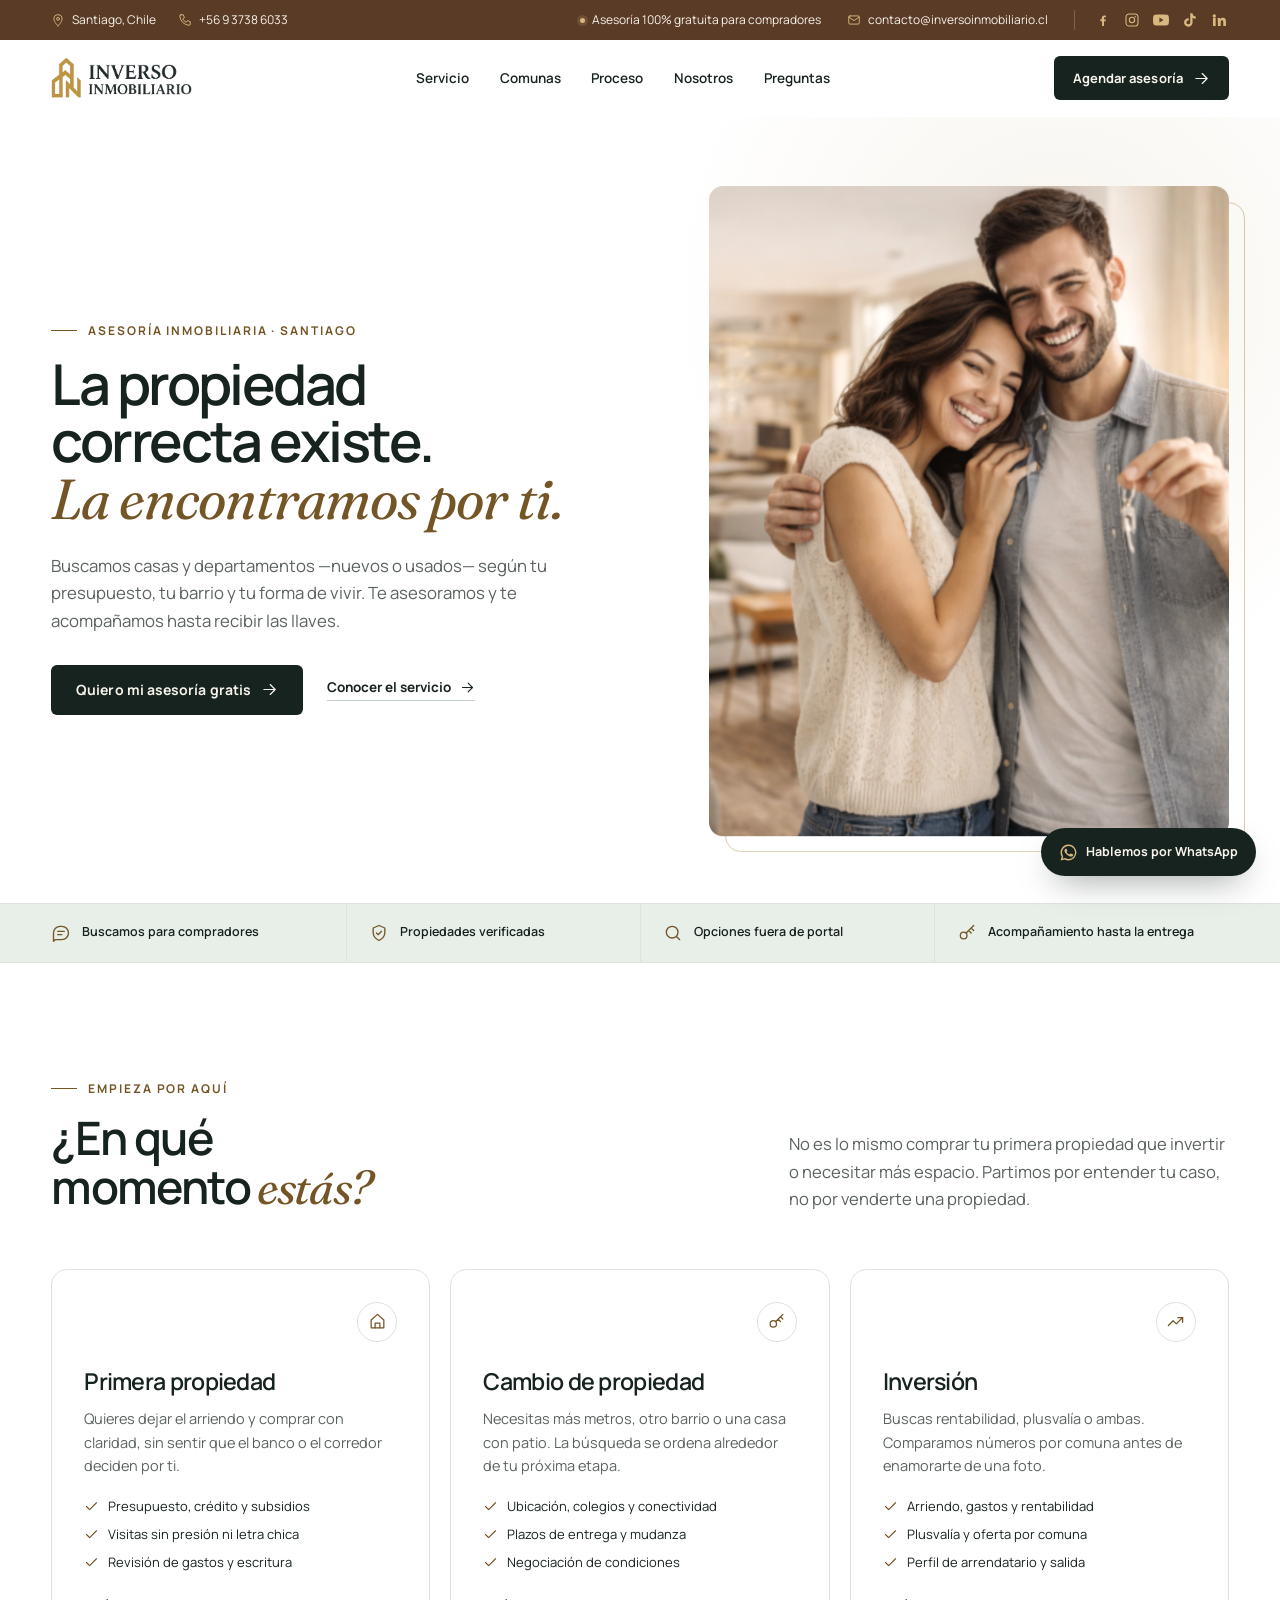
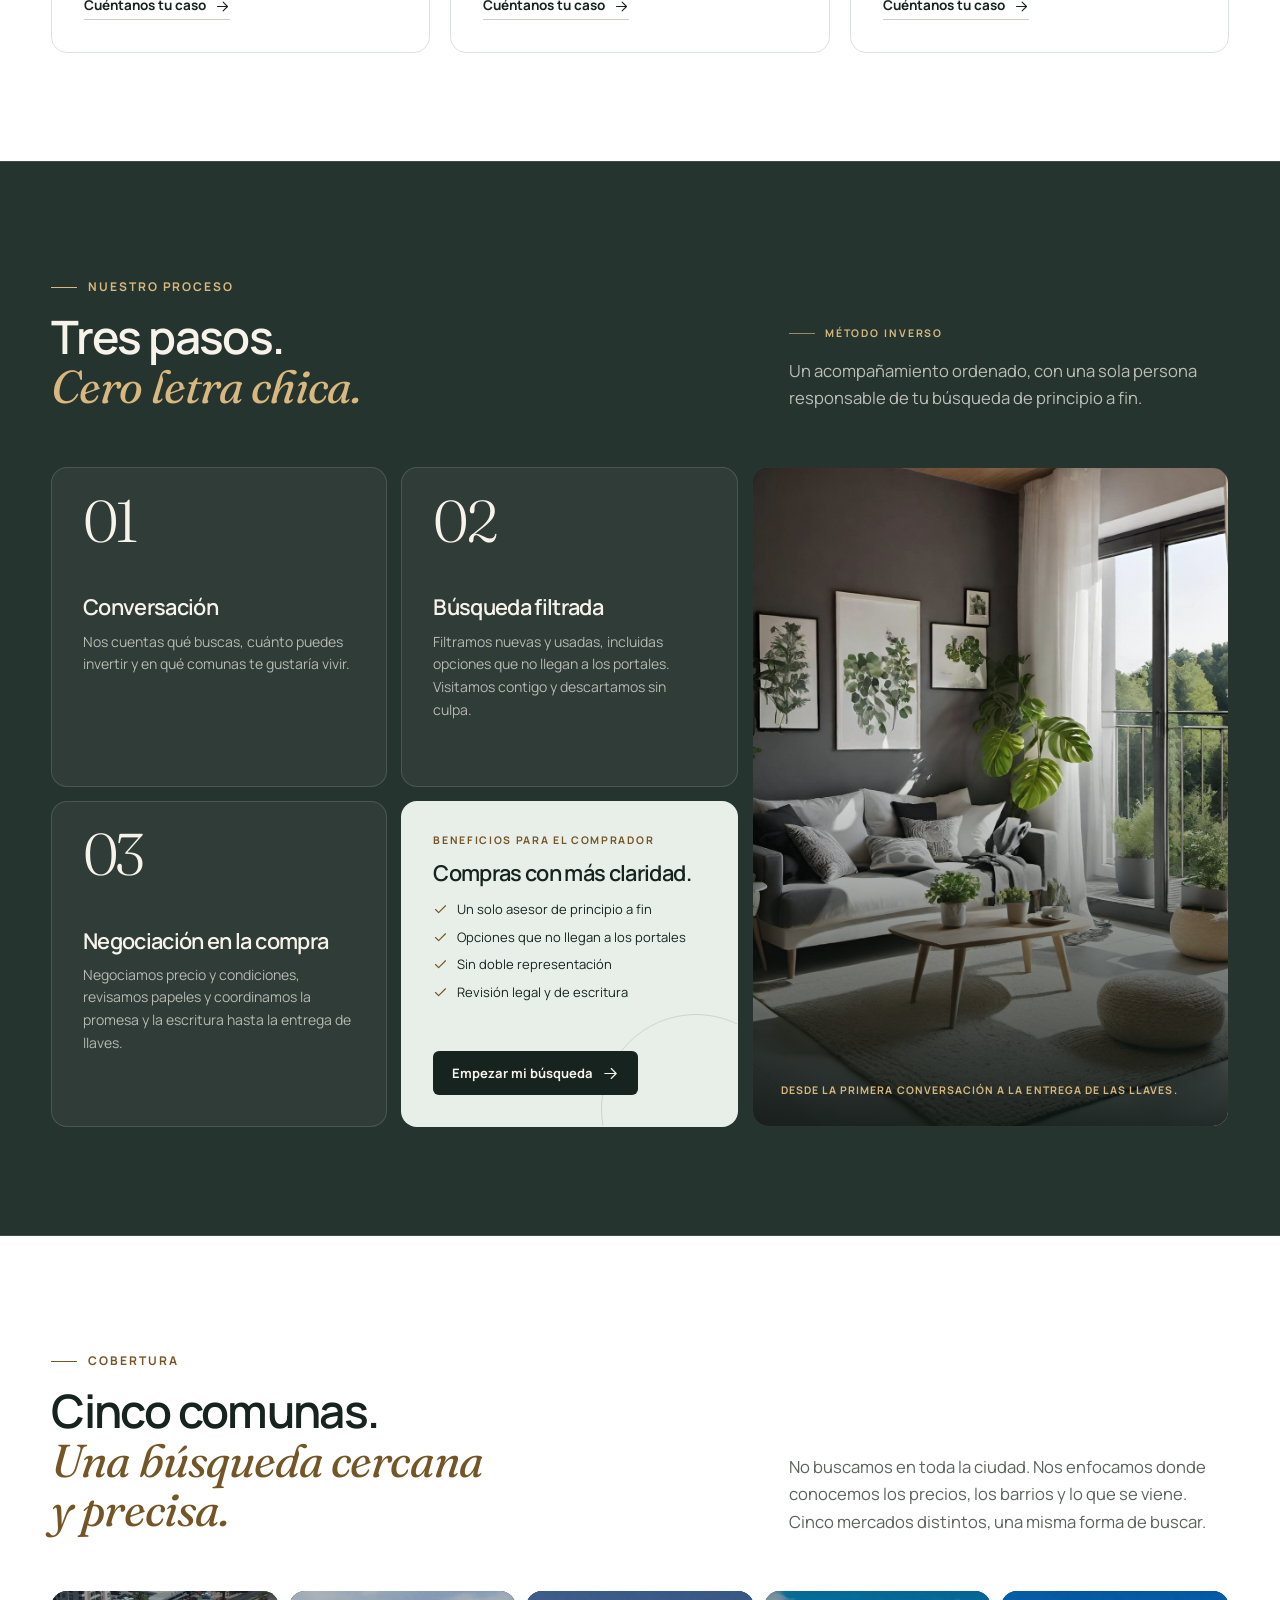
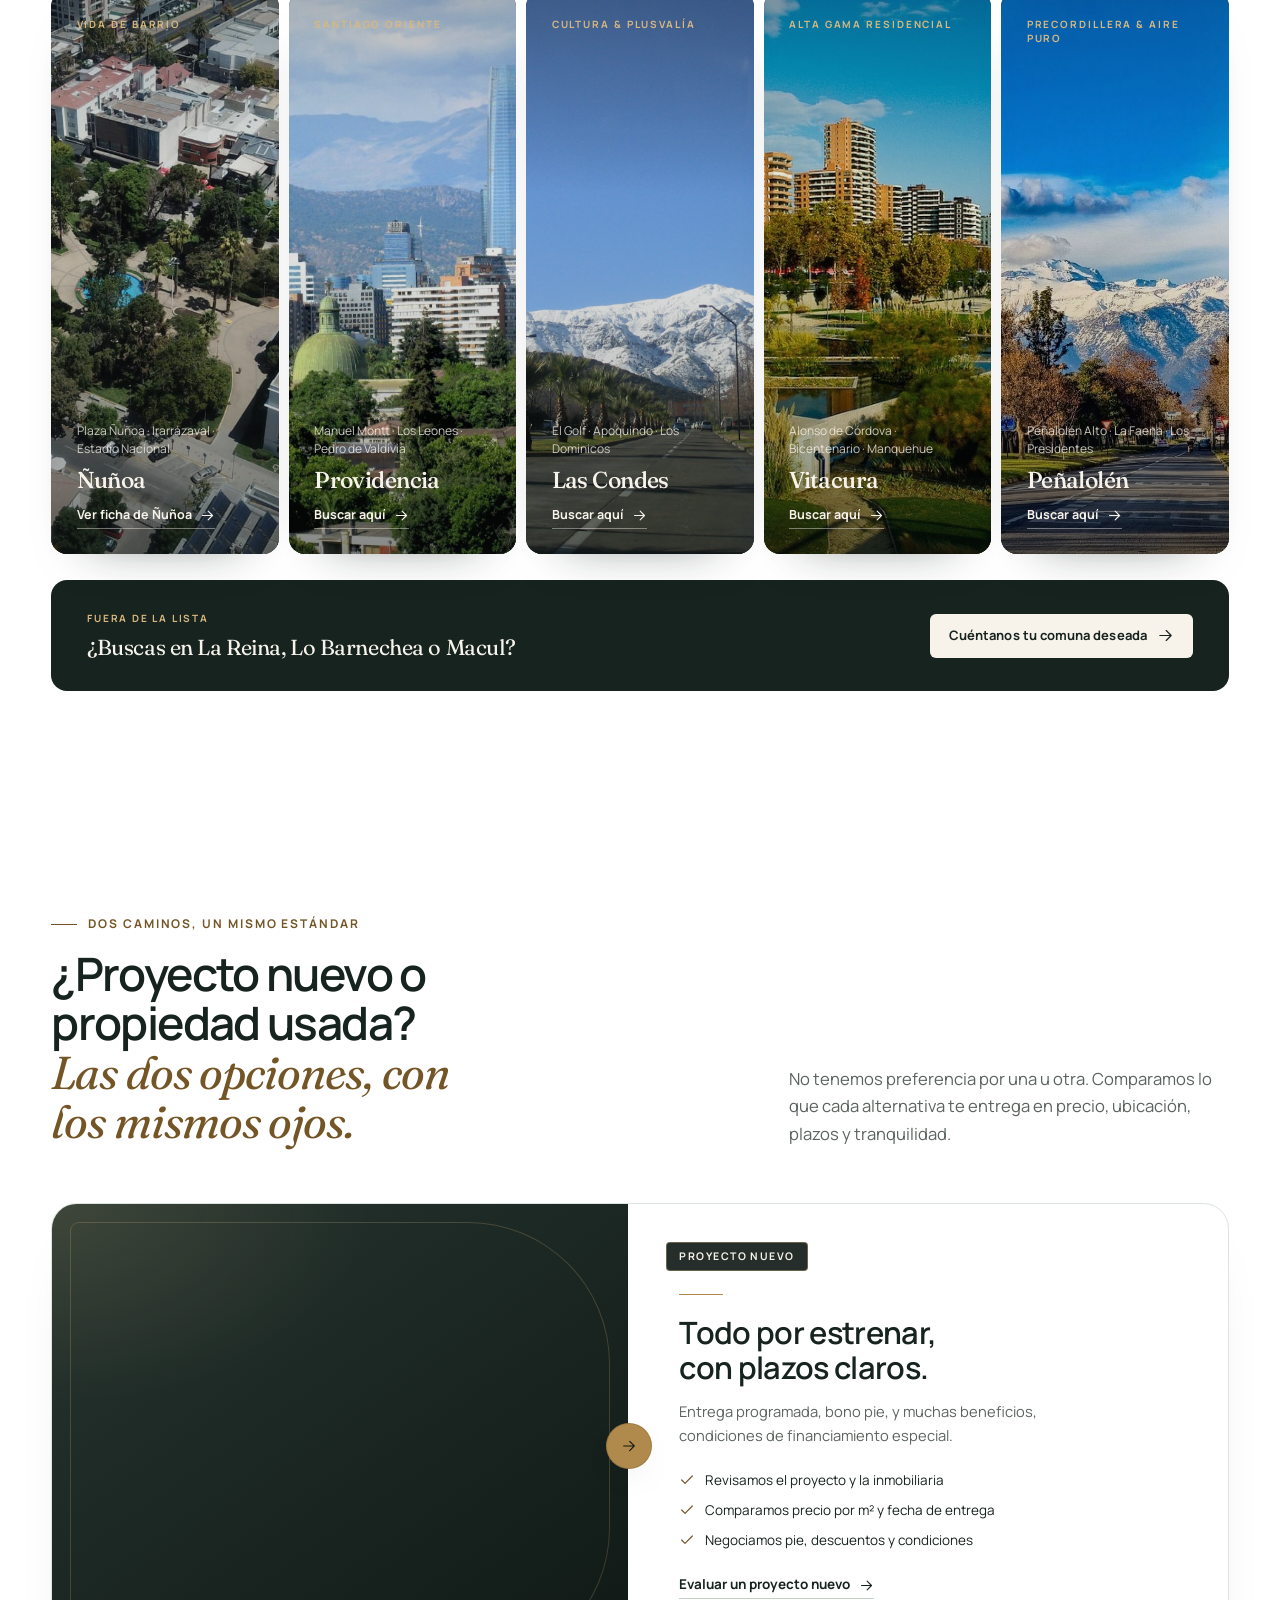
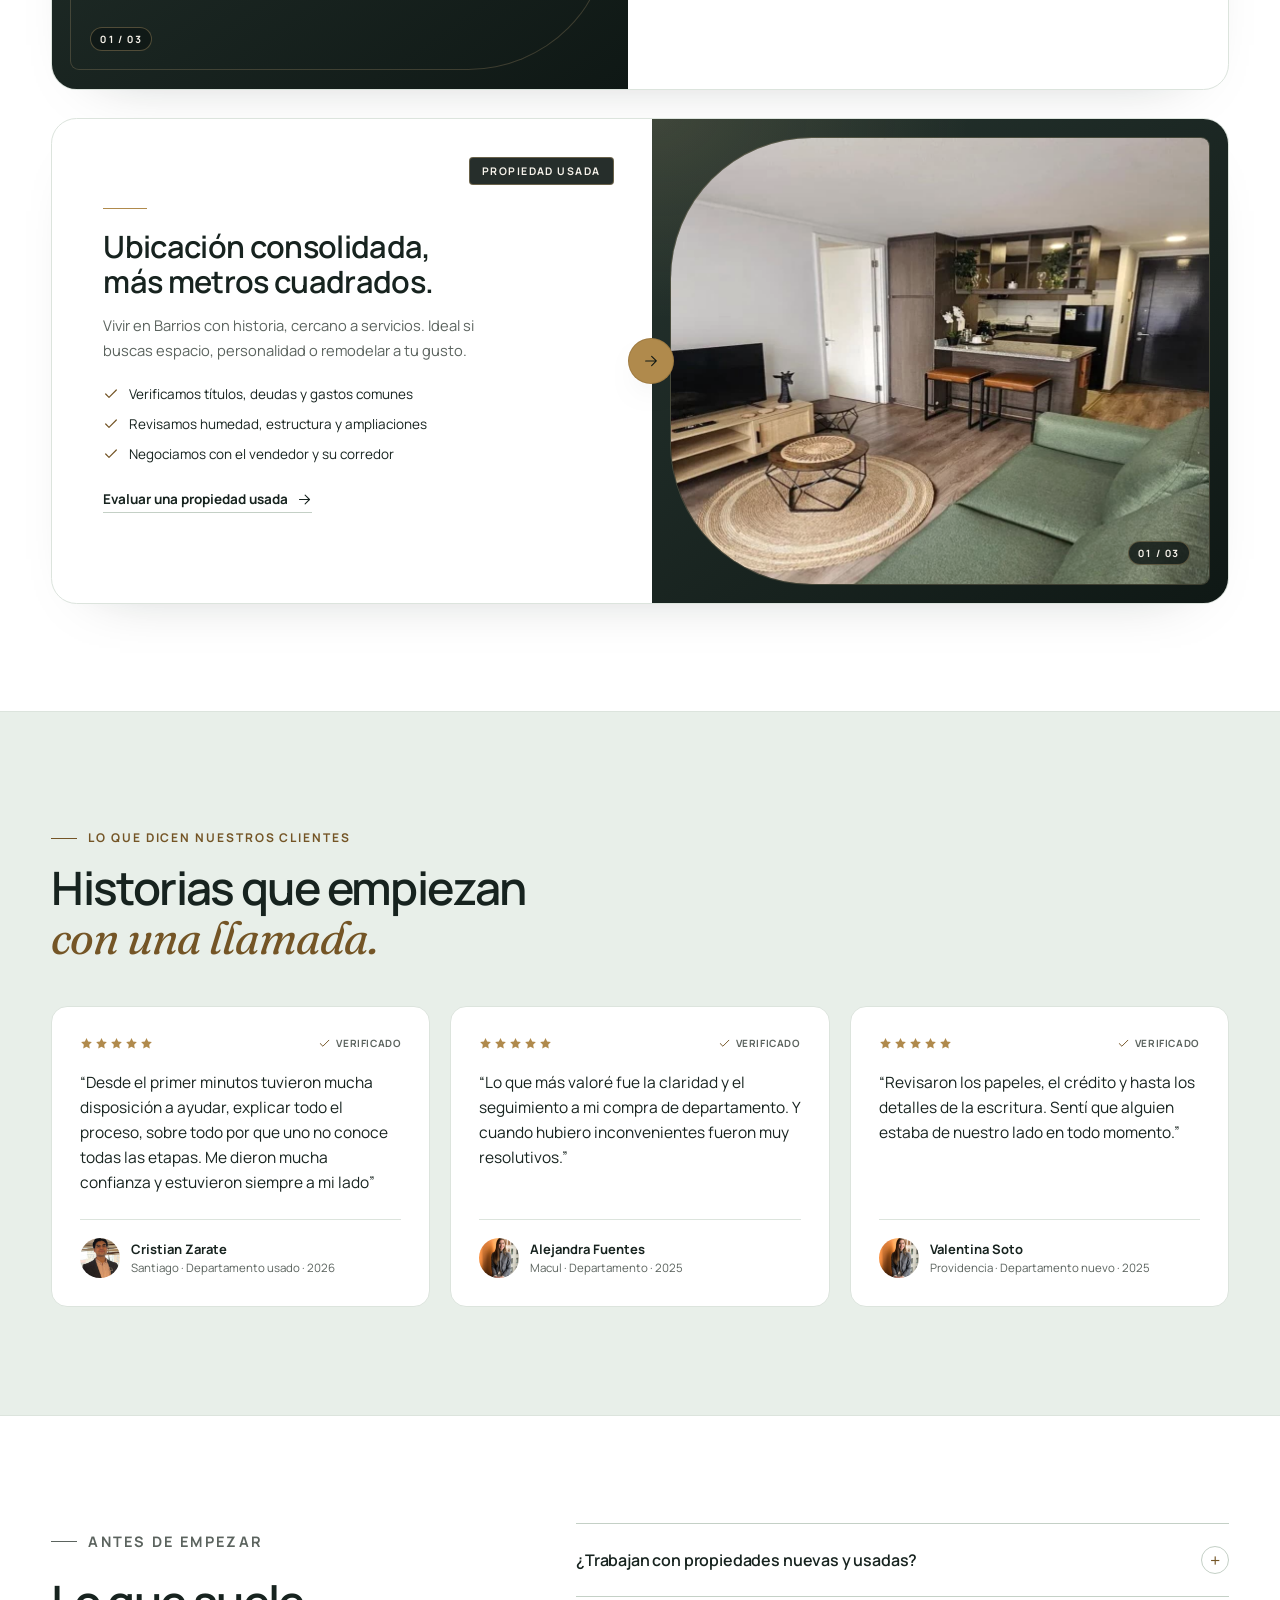
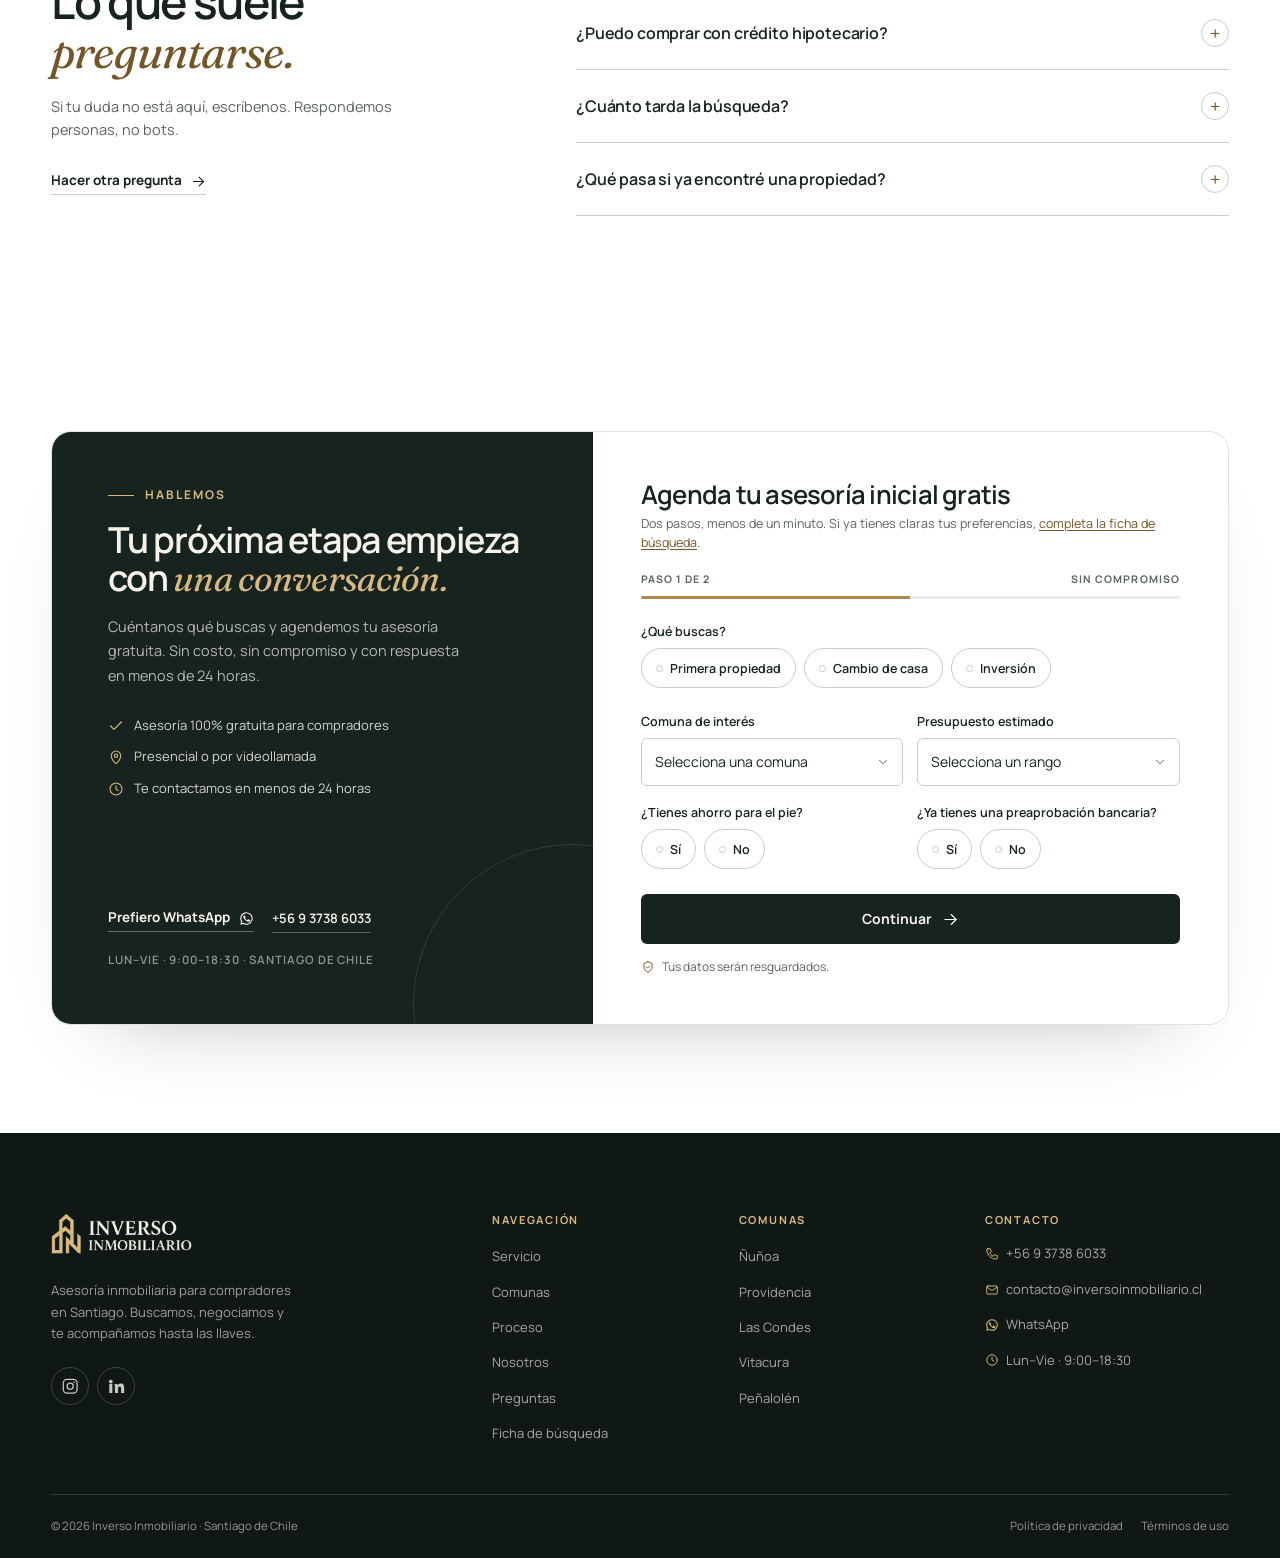
==== index.html @ 3b57535e "Sitio web de Inverso Inmobiliario y ficha de busqueda" ====
<!DOCTYPE html>
<html lang="es-CL">
<head>
<meta charset="UTF-8">
<meta name="viewport" content="width=device-width, initial-scale=1">
<meta name="theme-color" content="#17231F">
<title>Inverso Inmobiliario | Asesoría gratis para comprar en Santiago</title>
<meta name="description" content="Buscamos casas y departamentos nuevos o usados en Ñuñoa, Providencia, Las Condes, Vitacura y Peñalolén. Asesoría sin costo para compradores, desde la primera visita hasta las llaves.">
<link rel="canonical" href="https://inversoinmobiliario.cl/">
<meta property="og:type" content="website">
<meta property="og:locale" content="es_CL">
<meta property="og:site_name" content="Inverso Inmobiliario">
<meta property="og:title" content="La propiedad correcta existe. La encontramos por ti.">
<meta property="og:description" content="Asesoría inmobiliaria inicial sin costo para compradores en Santiago. Búsqueda filtrada, negociación y acompañamiento legal hasta las llaves.">
<meta property="og:image" content="https://inversoinmobiliario.cl/assets/buscamos-tu-propiedad-por-ti.png">
<meta name="twitter:card" content="summary_large_image">
<link rel="icon" href="data:image/svg+xml,%3Csvg xmlns='http://www.w3.org/2000/svg' viewBox='0 0 64 64'%3E%3Crect width='64' height='64' rx='14' fill='%2317231F'/%3E%3Cpath d='M13 50V29l10-12 10 12v21M33 50V35l9-11 9 11v15M10 52h44' fill='none' stroke='%23B08A4C' stroke-width='3'/%3E%3C/svg%3E">
<link rel="preconnect" href="https://fonts.googleapis.com">
<link rel="preconnect" href="https://fonts.gstatic.com" crossorigin>
<link href="https://fonts.googleapis.com/css2?family=Fraunces:ital,opsz,wght@0,9..144,300..600;1,9..144,300..600&family=Manrope:wght@300..800&display=swap" rel="stylesheet">
<link rel="stylesheet" href="styles.css">
<script type="application/ld+json">
{
  "@context": "https://schema.org",
  "@type": "RealEstateAgent",
  "name": "Inverso Inmobiliario",
  "description": "Asesoría inmobiliaria para compradores en Santiago de Chile. Búsqueda curada, negociación y acompañamiento legal para el comprador.",
  "url": "https://inversoinmobiliario.cl",
  "telephone": "+56937386033",
  "email": "contacto@inversoinmobiliario.cl",
  "priceRange": "Asesoría para compradores",
  "areaServed": ["Ñuñoa", "Providencia", "Las Condes", "Vitacura", "Peñalolén", "Macul"],
  "address": {
    "@type": "PostalAddress",
    "addressLocality": "Santiago",
    "addressRegion": "Región Metropolitana",
    "addressCountry": "CL"
  },
  "sameAs": [
    "https://www.instagram.com/inversoinmobiliario",
    "https://www.linkedin.com/company/inverso-inmobiliario"
  ]
}
</script>
</head>
<body>
<div data-include="partials/header.html"></div>

<main id="contenido">
<!-- HERO -->
<section class="hero" id="inicio" aria-labelledby="hero-title">
  <div class="container hero__grid">
    <div class="hero__copy">
      <p class="eyebrow">Asesoría inmobiliaria · Santiago</p>
      <h1 id="hero-title">La propiedad correcta existe.<br><em>La encontramos por ti.</em></h1>
      <p class="hero__lead">Buscamos casas y departamentos —nuevos o usados— según tu presupuesto, tu barrio y tu forma de vivir. Te asesoramos y te acompañamos hasta recibir las llaves.</p>
      <div class="hero__actions">
        <a class="btn btn--primary" href="#contacto">Quiero mi asesoría gratis <svg class="icon" aria-hidden="true"><use href="#i-arrow"/></svg></a>
        <a class="link-arrow" href="#servicio">Conocer el servicio <svg class="icon" aria-hidden="true"><use href="#i-arrow"/></svg></a>
      </div>
    </div>

    <figure class="hero__media" data-parallax="0.045">
      <div class="hero__media-frame">
        <img src="assets/buscamos-tu-propiedad-por-ti.png" alt="Living luminoso de un departamento en Santiago, con cocina abierta y salida a terraza" width="1100" height="1375" fetchpriority="high" decoding="async">
      </div>
    </figure>
  </div>
</section>

<div class="trust" aria-label="Cómo trabaja Inverso">
  <div class="container trust__grid">
    <div class="trust__item"><svg class="icon" aria-hidden="true"><use href="#i-chat"/></svg><span>Buscamos para compradores</span></div>
    <div class="trust__item"><svg class="icon" aria-hidden="true"><use href="#i-shield"/></svg><span>Propiedades verificadas</span></div>
    <div class="trust__item"><svg class="icon" aria-hidden="true"><use href="#i-search"/></svg><span>Opciones fuera de portal</span></div>
    <div class="trust__item"><svg class="icon" aria-hidden="true"><use href="#i-key"/></svg><span>Acompañamiento hasta la entrega</span></div>
  </div>
</div>

<!-- MANIFIESTO 
<section class="section manifesto" id="servicio" aria-labelledby="servicio-title">
  <div class="container manifesto__inner" data-reveal>
    <p class="eyebrow eyebrow--center">El encargo</p>
    <h2 id="servicio-title">No te mostramos propiedades al azar.<br><em>Buscamos exclusivamente la tuya.</em></h2>
    <p>Sabemos que una casa no se elige por una foto. Se elige por la luz de la mañana, el tiempo al trabajo, el colegio de los niños y la tranquilidad de saber que los papeles están en orden. Por eso partimos escuchándote, no mostrándote un catálogo.</p>
    <p class="manifesto__sign">— Equipo Inverso Inmobiliario</p>
  </div>
</section>
-->
<!-- CAMINOS -->
<section class="section paths" aria-labelledby="paths-title">
  <div class="container">
    <div class="section-head">
      <div>
        <p class="eyebrow">Empieza por aquí</p>
        <h2 id="paths-title">¿En qué momento <em>estás?</em></h2>
      </div>
      <p class="lead">No es lo mismo comprar tu primera propiedad que invertir o necesitar más espacio. Partimos por entender tu caso, no por venderte una propiedad.</p>
    </div>

    <div class="paths__grid">
      <article class="path-card" data-reveal>
        <div class="path-card__top">
          <span class="path-card__num"></span>
          <span class="path-card__icon"><svg class="icon" aria-hidden="true"><use href="#i-home"/></svg></span>
        </div>
        <h3>Primera propiedad</h3>
        <p>Quieres dejar el arriendo y comprar con claridad, sin sentir que el banco o el corredor deciden por ti.</p>
        <ul class="mini-checks">
          <li><svg class="icon" aria-hidden="true"><use href="#i-check"/></svg>Presupuesto, crédito y subsidios</li>
          <li><svg class="icon" aria-hidden="true"><use href="#i-check"/></svg>Visitas sin presión ni letra chica</li>
          <li><svg class="icon" aria-hidden="true"><use href="#i-check"/></svg>Revisión de gastos y escritura</li>
        </ul>
        <a class="link-arrow" href="#contacto">Cuéntanos tu caso <svg class="icon" aria-hidden="true"><use href="#i-arrow"/></svg></a>
      </article>

      <article class="path-card" data-reveal>
        <div class="path-card__top">
          <span class="path-card__num"></span>
          <span class="path-card__icon"><svg class="icon" aria-hidden="true"><use href="#i-key"/></svg></span>
        </div>
        <h3>Cambio de propiedad</h3>
        <p>Necesitas más metros, otro barrio o una casa con patio. La búsqueda se ordena alrededor de tu próxima etapa.</p>
        <ul class="mini-checks">
          <li><svg class="icon" aria-hidden="true"><use href="#i-check"/></svg>Ubicación, colegios y conectividad</li>
          <li><svg class="icon" aria-hidden="true"><use href="#i-check"/></svg>Plazos de entrega y mudanza</li>
          <li><svg class="icon" aria-hidden="true"><use href="#i-check"/></svg>Negociación de condiciones</li>
        </ul>
        <a class="link-arrow" href="#contacto">Cuéntanos tu caso <svg class="icon" aria-hidden="true"><use href="#i-arrow"/></svg></a>
      </article>

      <article class="path-card" data-reveal>
        <div class="path-card__top">
          <span class="path-card__num"></span>
          <span class="path-card__icon"><svg class="icon" aria-hidden="true"><use href="#i-trend"/></svg></span>
        </div>
        <h3>Inversión</h3>
        <p>Buscas rentabilidad, plusvalía o ambas. Comparamos números por comuna antes de enamorarte de una foto.</p>
        <ul class="mini-checks">
          <li><svg class="icon" aria-hidden="true"><use href="#i-check"/></svg>Arriendo, gastos y rentabilidad</li>
          <li><svg class="icon" aria-hidden="true"><use href="#i-check"/></svg>Plusvalía y oferta por comuna</li>
          <li><svg class="icon" aria-hidden="true"><use href="#i-check"/></svg>Perfil de arrendatario y salida</li>
        </ul>
        <a class="link-arrow" href="#contacto">Cuéntanos tu caso <svg class="icon" aria-hidden="true"><use href="#i-arrow"/></svg></a>
      </article>
    </div>
  </div>
</section>

<!-- PROCESO -->
<section class="section process" id="proceso" aria-labelledby="proceso-title">
  <div class="container">
    <div class="section-head process__head">
      <div>
        <p class="eyebrow eyebrow--light">Nuestro proceso</p>
        <h2 id="proceso-title">Tres pasos.<br><em>Cero letra chica.</em></h2>
      </div>
      <div class="process__intro">
        <p class="process__stamp">Método Inverso </p>
        <p class="lead">Un acompañamiento ordenado, con una sola persona responsable de tu búsqueda de principio a fin.</p>
      </div>
    </div>

    <div class="process__layout">
      <div class="steps">
        <article class="step" data-reveal>
          <div class="step__top">
            <span class="step__num">01</span>
          </div>
          <h3>Conversación</h3>
          <p>Nos cuentas qué buscas, cuánto puedes invertir y en qué comunas te gustaría vivir.</p>
        </article>

        <article class="step" data-reveal>
          <div class="step__top">
            <span class="step__num">02</span>
          </div>
          <h3>Búsqueda filtrada</h3>
          <p>Filtramos nuevas y usadas, incluidas opciones que no llegan a los portales. Visitamos contigo y descartamos sin culpa.</p>
        </article>

        <article class="step" data-reveal>
          <div class="step__top">
            <span class="step__num">03</span>
          </div>
          <h3>Negociación en la compra</h3>
          <p>Negociamos precio y condiciones, revisamos papeles y coordinamos la promesa y la escritura hasta la entrega de llaves.</p>
        </article>

        <aside class="process-benefits" data-reveal aria-labelledby="process-benefits-title">
          <p class="process-benefits__eyebrow">Beneficios para el comprador</p>
          <h3 id="process-benefits-title">Compras con más claridad.</h3>
          <ul class="process-benefits__list">
            <li><svg class="icon" aria-hidden="true"><use href="#i-check"/></svg>Un solo asesor de principio a fin</li>
            <li><svg class="icon" aria-hidden="true"><use href="#i-check"/></svg>Opciones que no llegan a los portales</li>
            <li><svg class="icon" aria-hidden="true"><use href="#i-check"/></svg>Sin doble representación</li>
            <li><svg class="icon" aria-hidden="true"><use href="#i-check"/></svg>Revisión legal y de escritura</li>
          </ul>
          <a class="btn btn--primary btn--sm process-benefits__cta" href="#contacto">Empezar mi búsqueda <svg class="icon" aria-hidden="true"><use href="#i-arrow"/></svg></a>
        </aside>
      </div>

      <figure class="process__media" data-reveal>
        <img src="assets/departamento-semi-nuevo.jpg" alt="Comedor y cocina integrada de una propiedad nueva en Santiago" width="1000" height="700" loading="lazy" decoding="async">
        <figcaption>
          <span>Desde la primera conversación a la entrega de las llaves.</span>
        </figcaption>
      </figure>
    </div>
  </div>
</section>

<!-- COMUNAS -->
<section class="section zones" id="comunas" aria-labelledby="comunas-title">
  <div class="container">
    <div class="section-head">
      <div>
        <p class="eyebrow">Cobertura</p>
        <h2 id="comunas-title">Cinco comunas.<br><em>Una búsqueda cercana y precisa.</em></h2>
      </div>
      <p class="lead">No buscamos en toda la ciudad. Nos enfocamos donde conocemos los precios, los barrios y lo que se viene. Cinco mercados distintos, una misma forma de buscar.</p>
    </div>

    <ul class="zone-row" aria-label="Comunas donde buscamos" data-parallax="0.03">
      <li class="zone-item">
        <a class="zone-card" href="nunoa.html">
          <img class="zone-card__img" src="assets/zona-nunoa.jpg" alt="" width="1000" height="700" loading="lazy" decoding="async">
          <span class="zone-card__body">
            <span class="zone-card__tag">Vida de barrio</span>
            <span class="zone-card__foot">
              <span class="zone-card__hoods">Plaza Ñuñoa · Irarrázaval · Estadio Nacional</span>
              <span class="zone-card__name">Ñuñoa</span>
              <span class="zone-card__cta">Ver ficha de Ñuñoa <svg class="icon" aria-hidden="true"><use href="#i-arrow"/></svg></span>
            </span>
          </span>
        </a>
      </li>
      <li class="zone-item">
        <a class="zone-card" href="#contacto">
          <img class="zone-card__img" src="assets/zona-providencia.jpg" alt="" width="1000" height="700" loading="lazy" decoding="async">
          <span class="zone-card__body">
            <span class="zone-card__tag">Santiago Oriente</span>
            <span class="zone-card__foot">
              <span class="zone-card__hoods">Manuel Montt · Los Leones · Pedro de Valdivia</span>
              <span class="zone-card__name">Providencia</span>
              <span class="zone-card__cta">Buscar aquí <svg class="icon" aria-hidden="true"><use href="#i-arrow"/></svg></span>
            </span>
          </span>
        </a>
      </li>
      <li class="zone-item">
        <a class="zone-card" href="#contacto">
          <img class="zone-card__img" src="assets/zona-las-condes.jpg" alt="" width="1000" height="700" loading="lazy" decoding="async">
          <span class="zone-card__body">
            <span class="zone-card__tag">Cultura &amp; plusvalía</span>
            <span class="zone-card__foot">
              <span class="zone-card__hoods">El Golf · Apoquindo · Los Dominicos</span>
              <span class="zone-card__name">Las Condes</span>
              <span class="zone-card__cta">Buscar aquí <svg class="icon" aria-hidden="true"><use href="#i-arrow"/></svg></span>
            </span>
          </span>
        </a>
      </li>
      <li class="zone-item">
        <a class="zone-card" href="#contacto">
          <img class="zone-card__img" src="assets/zona-vitacura.jpg" alt="" width="1000" height="700" loading="lazy" decoding="async">
          <span class="zone-card__body">
            <span class="zone-card__tag">Alta gama residencial</span>
            <span class="zone-card__foot">
              <span class="zone-card__hoods">Alonso de Córdova · Bicentenario · Manquehue</span>
              <span class="zone-card__name">Vitacura</span>
              <span class="zone-card__cta">Buscar aquí <svg class="icon" aria-hidden="true"><use href="#i-arrow"/></svg></span>
            </span>
          </span>
        </a>
      </li>
      <li class="zone-item">
        <a class="zone-card" href="#contacto">
          <img class="zone-card__img" src="assets/zona-penalolen.jpg" alt="" width="1000" height="700" loading="lazy" decoding="async">
          <span class="zone-card__body">
            <span class="zone-card__tag">Precordillera &amp; aire puro</span>
            <span class="zone-card__foot">
              <span class="zone-card__hoods">Peñalolén Alto · La Faena · Los Presidentes</span>
              <span class="zone-card__name">Peñalolén</span>
              <span class="zone-card__cta">Buscar aquí <svg class="icon" aria-hidden="true"><use href="#i-arrow"/></svg></span>
            </span>
          </span>
        </a>
      </li>
    </ul>
    <p class="zones__hint" aria-hidden="true">Desliza para explorar <svg class="icon" aria-hidden="true"><use href="#i-arrow"/></svg></p>

    <div class="zone-more">
      <div>
        <p class="zone-more__eyebrow">Fuera de la lista</p>
        <p class="zone-more__title">¿Buscas en La Reina, Lo Barnechea o Macul?</p>
      </div>
      <a class="btn btn--light btn--sm" href="#contacto">Cuéntanos tu comuna deseada <svg class="icon" aria-hidden="true"><use href="#i-arrow"/></svg></a>
    </div>
  </div>
</section>

<!-- NUEVO VS USADO -->
<section class="section compare" aria-labelledby="compare-title">
  <div class="container">
    <div class="section-head">
      <div>
        <p class="eyebrow">Dos caminos, un mismo estándar</p>
        <h2 id="compare-title">¿Proyecto nuevo o propiedad usada?<br><em>Las dos opciones, con los mismos ojos.</em></h2>
      </div>
      <p class="lead">No tenemos preferencia por una u otra. Comparamos lo que cada alternativa te entrega en precio, ubicación, plazos y tranquilidad.</p>
    </div>

    <div class="compare__grid">
      <article class="compare-card" data-reveal>
        <div class="compare-card__media" data-carousel role="group" aria-roledescription="carrusel" aria-label="Galería de imágenes de proyecto nuevo">
          <div class="compare-card__slides" id="nuevo-slides" data-carousel-track>
            <img class="compare-card__slide is-active" data-carousel-slide src="assets/nuevo-proyecto.webp" alt="Cocina y comedor de un proyecto inmobiliario nuevo" width="1000" height="700" loading="lazy" decoding="async">
            <img class="compare-card__slide" data-carousel-slide src="assets/nuevo-proyecto-2.webp" alt="Living y cocina integrados de un proyecto nuevo" width="1100" height="1375" loading="lazy" decoding="async" aria-hidden="true">
            <img class="compare-card__slide" data-carousel-slide src="assets/nuevo-3.jpg" alt="Exterior de una propiedad nueva con piscina" width="1000" height="700" loading="lazy" decoding="async" aria-hidden="true">
          </div>
          
          <span class="compare-card__count" data-carousel-count aria-hidden="true">01 / 03</span>
          <button class="compare-card__badge" type="button" data-carousel-next aria-controls="nuevo-slides" aria-label="Siguiente imagen de proyecto nuevo">
            <svg class="icon" aria-hidden="true"><use href="#i-arrow"/></svg>
          </button>
          <p class="sr-only" data-carousel-status aria-live="polite" aria-atomic="true"></p>
        </div>
        <div class="compare-card__body">
          <span class="tag">Proyecto nuevo</span>
          <h3>Todo por estrenar, con plazos claros.</h3>
          <p>Entrega programada, bono pie, y muchas beneficios, condiciones de financiamiento especial.</p>
          <ul class="mini-checks">
            <li><svg class="icon" aria-hidden="true"><use href="#i-check"/></svg>Revisamos el proyecto y la inmobiliaria</li>
            <li><svg class="icon" aria-hidden="true"><use href="#i-check"/></svg>Comparamos precio por m² y fecha de entrega</li>
            <li><svg class="icon" aria-hidden="true"><use href="#i-check"/></svg>Negociamos pie, descuentos y condiciones</li>
          </ul>
          <a class="link-arrow" href="#contacto">Evaluar un proyecto nuevo <svg class="icon" aria-hidden="true"><use href="#i-arrow"/></svg></a>
        </div>
      </article>

      <article class="compare-card compare-card--reverse" data-reveal>
        <div class="compare-card__media" data-carousel role="group" aria-roledescription="carrusel" aria-label="Galería de imágenes de propiedad usada">
          <div class="compare-card__slides" id="usado-slides" data-carousel-track>
            <img class="compare-card__slide is-active" data-carousel-slide src="assets/living.jpg" alt="Living de una propiedad usada seleccionada en Santiago" width="1000" height="700" loading="lazy" decoding="async">
            <img class="compare-card__slide" data-carousel-slide src="assets/Cocina.jpg" alt="Living luminoso de una propiedad usada" width="1000" height="700" loading="lazy" decoding="async" aria-hidden="true">
            <img class="compare-card__slide" data-carousel-slide src="assets/Terraza.jpg" alt="Living con escalera de una propiedad usada" width="1000" height="700" loading="lazy" decoding="async" aria-hidden="true">
          </div>
          
          <span class="compare-card__count" data-carousel-count aria-hidden="true">01 / 03</span>
          <button class="compare-card__badge" type="button" data-carousel-next aria-controls="usado-slides" aria-label="Siguiente imagen de propiedad usada">
            <svg class="icon" aria-hidden="true"><use href="#i-arrow"/></svg>
          </button>
          <p class="sr-only" data-carousel-status aria-live="polite" aria-atomic="true"></p>
        </div>
        <div class="compare-card__body">
          <span class="tag">Propiedad usada</span>
          <h3>Ubicación consolidada, más metros cuadrados.</h3>
          <p>Vivir en Barrios con historia, cercano a servicios. Ideal si buscas espacio, personalidad o remodelar a tu gusto.</p>
          <ul class="mini-checks">
            <li><svg class="icon" aria-hidden="true"><use href="#i-check"/></svg>Verificamos títulos, deudas y gastos comunes</li>
            <li><svg class="icon" aria-hidden="true"><use href="#i-check"/></svg>Revisamos humedad, estructura y ampliaciones</li>
            <li><svg class="icon" aria-hidden="true"><use href="#i-check"/></svg>Negociamos con el vendedor y su corredor</li>
          </ul>
          <a class="link-arrow" href="#contacto">Evaluar una propiedad usada <svg class="icon" aria-hidden="true"><use href="#i-arrow"/></svg></a>
        </div>
      </article>
    </div>
  </div>
</section>


<!-- TESTIMONIOS -->
<section class="section testimonials" aria-labelledby="testimonios-title">
  <div class="container">
    <div class="testimonials__head">
      <div>
        <p class="eyebrow">Lo que dicen nuestros clientes</p>
        <h2 id="testimonios-title">Historias que empiezan<br><em>con una llamada.</em></h2>
      </div>
    </div>

    <div class="t-grid">
      <figure class="t-card" data-reveal>
        <div class="t-card__top">
          <span class="stars" role="img" aria-label="5 estrellas"><svg class="icon"><use href="#i-star"/></svg><svg class="icon"><use href="#i-star"/></svg><svg class="icon"><use href="#i-star"/></svg><svg class="icon"><use href="#i-star"/></svg><svg class="icon"><use href="#i-star"/></svg></span>
          <span class="verified"><svg class="icon" aria-hidden="true"><use href="#i-check"/></svg>Verificado</span>
        </div>
        <blockquote>“Desde el primer minutos tuvieron mucha disposición a ayudar, explicar todo el proceso, sobre todo por que uno no conoce todas las etapas. Me dieron mucha confianza y estuvieron siempre a mi lado”</blockquote>
        <figcaption class="t-person">
          <img src="assets/avatar-cliente.jpeg" alt="Cristian Zarate" width="80" height="80" loading="lazy" decoding="async">
          <div><strong>Cristian Zarate</strong><span>Santiago · Departamento usado · 2026</span></div>
        </figcaption>
      </figure>

      <figure class="t-card" data-reveal>
        <div class="t-card__top">
          <span class="stars" role="img" aria-label="5 estrellas"><svg class="icon"><use href="#i-star"/></svg><svg class="icon"><use href="#i-star"/></svg><svg class="icon"><use href="#i-star"/></svg><svg class="icon"><use href="#i-star"/></svg><svg class="icon"><use href="#i-star"/></svg></span>
          <span class="verified"><svg class="icon" aria-hidden="true"><use href="#i-check"/></svg>Verificado</span>
        </div>
        <blockquote>“Lo que más valoré fue la claridad y el seguimiento a mi compra de departamento. Y cuando hubiero inconvenientes fueron muy resolutivos.”</blockquote>
        <figcaption class="t-person">
          <img src="assets/avatar-valentina.jpg" alt="Andrés Fuentes" width="80" height="80" loading="lazy" decoding="async">
          <div><strong>Alejandra Fuentes</strong><span>Macul · Departamento · 2025</span></div>
        </figcaption>
      </figure>

      <figure class="t-card" data-reveal>
        <div class="t-card__top">
          <span class="stars" role="img" aria-label="5 estrellas"><svg class="icon"><use href="#i-star"/></svg><svg class="icon"><use href="#i-star"/></svg><svg class="icon"><use href="#i-star"/></svg><svg class="icon"><use href="#i-star"/></svg><svg class="icon"><use href="#i-star"/></svg></span>
          <span class="verified"><svg class="icon" aria-hidden="true"><use href="#i-check"/></svg>Verificado</span>
        </div>
        <blockquote>“Revisaron los papeles, el crédito y hasta los detalles de la escritura. Sentí que alguien estaba de nuestro lado en todo momento.”</blockquote>
        <figcaption class="t-person">
          <img src="assets/avatar-valentina.jpg" alt="Valentina Soto" width="80" height="80" loading="lazy" decoding="async">
          <div><strong>Valentina Soto</strong><span>Providencia · Departamento nuevo · 2025</span></div>
        </figcaption>
      </figure>
    </div>
  </div>
</section>

<!-- FAQ -->
<section class="section faq" id="preguntas" aria-labelledby="faq-title">
  <div class="container faq__grid">
    <div class="faq__intro">
      <p class="eyebrow">Antes de empezar</p>
      <h2 id="faq-title">Lo que suele<br><em>preguntarse.</em></h2>
      <p>Si tu duda no está aquí, escríbenos. Respondemos personas, no bots.</p>
      <a class="link-arrow" href="#contacto">Hacer otra pregunta <svg class="icon" aria-hidden="true"><use href="#i-arrow"/></svg></a>
    </div>

    <div class="faq__list">
      <details class="faq__item" name="faq">
        <summary>¿Trabajan con propiedades nuevas y usadas?</summary>
        <div class="faq__answer"><p>Sí. Comparamos proyectos nuevos y propiedades usadas seleccionadas. Revisamos precio por m², entrega, gastos comunes, estado y documentación antes de proponerte una visita.</p></div>
      </details>
     <details class="faq__item" name="faq">
        <summary>¿Puedo comprar con crédito hipotecario?</summary>
        <div class="faq__answer"><p>Sí. Te acompañamos en la preaprobación, comparamos condiciones entre bancos y coordinamos los plazos con la promesa y la escritura. Si es tu primera propiedad, también revisamos los subsidios y beneficios a los que puedas acceder.</p></div>
      </details>
      <details class="faq__item" name="faq">
        <summary>¿Cuánto tarda la búsqueda?</summary>
        <div class="faq__answer"><p>Depende del presupuesto, la comuna y el tipo de propiedad. Las búsquedas bien acotadas suelen tomar entre 4 y 12 semanas. En la primera conversación te damos un plan realista, sin prometer lo que no podemos cumplir.</p></div>
      </details>
      <details class="faq__item" name="faq">
        <summary>¿Qué pasa si ya encontré una propiedad?</summary>
        <div class="faq__answer"><p>Podemos revisarla contigo: valor de mercado, estado, gastos, títulos y condiciones de negociación. Si decides avanzar, te acompañamos en todo el cierre. La asesoría sigue sin costo para ti.</p></div>
      </details>
    </div>
  </div>
</section>

<!-- CONTACTO -->
<section class="section contact" id="contacto" aria-labelledby="contacto-title">
  <div class="container">
    <div class="contact__panel">
      <div class="contact__aside">
        <p class="eyebrow eyebrow--light">Hablemos</p>
        <h2 id="contacto-title">Tu próxima etapa empieza con <em>una conversación.</em></h2>
        <p class="contact__lead">Cuéntanos qué buscas y agendemos tu asesoría gratuita. Sin costo, sin compromiso y con respuesta en menos de 24 horas.</p>
        <ul class="contact__list">
          <li><svg class="icon" aria-hidden="true"><use href="#i-check"/></svg>Asesoría 100% gratuita para compradores</li>
          <li><svg class="icon" aria-hidden="true"><use href="#i-pin"/></svg>Presencial o por videollamada</li>
          <li><svg class="icon" aria-hidden="true"><use href="#i-clock"/></svg>Te contactamos en menos de 24 horas</li>
        </ul>
        <div class="contact__direct">
          <a class="link-arrow link-arrow--light" href="https://wa.me/56937386033" target="_blank" rel="noopener">Prefiero WhatsApp <svg class="icon" aria-hidden="true"><use href="#i-wa"/></svg></a>
          <a class="contact__phone" href="tel:+56937386033">+56 9 3738 6033</a>
        </div>
        <p class="contact__hours">Lun–Vie · 9:00–18:30 · Santiago de Chile</p>
      </div>

      <div class="contact__form" id="formPanel">
        <div class="form__head">
          <div>
            <h3>Agenda tu asesoría inicial gratis</h3>
            <p>Dos pasos, menos de un minuto. Si ya tienes claras tus preferencias, <a href="encuesta.html">completa la ficha de búsqueda</a>.</p>
          </div>
        </div>

        <div class="form__progress" id="formProgress">
          <div class="form__progress-top"><span id="formStepLabel">Paso 1 de 2</span><span>Sin compromiso</span></div>
          <div class="form__bar" aria-hidden="true"><span id="formBar" style="width:50%"></span></div>
        </div>

        <form id="advisoryForm" novalidate>
          <div class="form-step is-active" data-step="1">
            <fieldset class="field field--group" id="momentoFieldset" aria-describedby="error-momento">
              <legend>¿Qué buscas?</legend>
              <div class="chips">
                <label class="chip"><input type="radio" name="momento" value="Primera propiedad" required><span>Primera propiedad</span></label>
                <label class="chip"><input type="radio" name="momento" value="Cambio de casa" required><span>Cambio de casa</span></label>
                <label class="chip"><input type="radio" name="momento" value="Inversión" required><span>Inversión</span></label>
              </div>
              <p class="field-error" id="error-momento" role="alert" hidden>Elige una opción para continuar.</p>
            </fieldset>

            <div class="form-row">
              <div class="field">
                <label for="comuna">Comuna de interés</label>
                <div class="select">
                  <select id="comuna" name="comuna" required aria-describedby="error-comuna" aria-controls="comunaOtraField">
                    <option value="" selected disabled>Selecciona una comuna</option>
                    <option>Ñuñoa</option>
                    <option>Providencia</option>
                    <option>Las Condes</option>
                    <option>Vitacura</option>
                    <option>Peñalolén</option>
                    <option>Macul</option>
                    <option>Otra comuna</option>
                  </select>
                  <svg class="icon" aria-hidden="true"><use href="#i-chevron"/></svg>
                </div>
                <p class="field-error" id="error-comuna" role="alert" hidden>Selecciona una comuna.</p>
              </div>

              <div class="field">
                <label for="presupuesto">Presupuesto estimado</label>
                <div class="select">
                  <select id="presupuesto" name="presupuesto" required aria-describedby="error-presupuesto">
                    <option value="" selected disabled>Selecciona un rango</option>
                    <option>Hasta UF 4.000</option>
                    <option>UF 4.000 – 6.000</option>
                    <option>UF 6.000 – 9.000</option>
                    <option>UF 9.000 – 12.000</option>
                    <option>Más de UF 12.000</option>
                    <option>Aún no lo tengo claro</option>
                  </select>
                  <svg class="icon" aria-hidden="true"><use href="#i-chevron"/></svg>
                </div>
                <p class="field-error" id="error-presupuesto" role="alert" hidden>Selecciona un rango de presupuesto.</p>
              </div>
            </div>

            <div class="field" id="comunaOtraField" hidden>
              <label for="comunaOtra">Nombre de la comuna</label>
              <input id="comunaOtra" name="comunaOtra" type="text" placeholder="Ej: La Reina" autocomplete="address-level2" maxlength="60" aria-describedby="error-comunaOtra">
              <p class="field-error" id="error-comunaOtra" role="alert" hidden>Escribe el nombre de la comuna.</p>
            </div>

            <div class="form-row">
              <fieldset class="field field--group" id="ahorroFieldset" aria-describedby="error-ahorro_pie">
                <legend>¿Tienes ahorro para el pie?</legend>
                <div class="chips">
                  <label class="chip"><input type="radio" name="ahorro_pie" value="Sí" required><span>Sí</span></label>
                  <label class="chip"><input type="radio" name="ahorro_pie" value="No" required><span>No</span></label>
                </div>
                <p class="field-error" id="error-ahorro_pie" role="alert" hidden>Indica si tienes ahorro para el pie.</p>
              </fieldset>

              <fieldset class="field field--group" id="preaprobacionFieldset" aria-describedby="error-preaprobacion">
                <legend>¿Ya tienes una preaprobación bancaria?</legend>
                <div class="chips">
                  <label class="chip"><input type="radio" name="preaprobacion" value="Sí" required><span>Sí</span></label>
                  <label class="chip"><input type="radio" name="preaprobacion" value="No" required><span>No</span></label>
                </div>
                <p class="field-error" id="error-preaprobacion" role="alert" hidden>Indica si ya tienes preaprobación bancaria.</p>
              </fieldset>
            </div>

            <button class="btn btn--primary btn--block" type="button" id="nextStep">Continuar <svg class="icon" aria-hidden="true"><use href="#i-arrow"/></svg></button>
            <p class="form-note"><svg class="icon" aria-hidden="true"><use href="#i-shield"/></svg>Tus datos serán resguardados.</p>
          </div>

          <div class="form-step" data-step="2" hidden>
            <div class="form-row">
              <div class="field">
                <label for="nombre">Nombre completo</label>
                <input id="nombre" name="nombre" type="text" placeholder="Tu nombre y apellido" autocomplete="name" required aria-describedby="error-nombre">
                <p class="field-error" id="error-nombre" role="alert" hidden>Escribe tu nombre.</p>
              </div>
              <div class="field">
                <label for="whatsapp">WhatsApp</label>
                <input id="whatsapp" name="whatsapp" type="tel" inputmode="tel" placeholder="+56 9 1234 5678" autocomplete="tel" required aria-describedby="error-whatsapp">
                <p class="field-error" id="error-whatsapp" role="alert" hidden>Escribe un número válido.</p>
              </div>
            </div>

            <div class="field">
              <label for="email">Email <span class="optional">(opcional)</span></label>
              <input id="email" name="email" type="email" placeholder="tu@email.cl" autocomplete="email" aria-describedby="error-email">
              <p class="field-error" id="error-email" role="alert" hidden>Revisa el formato del email.</p>
            </div>

            <div class="field field--consent">
              <input type="checkbox" id="consent" name="consent" required aria-describedby="error-consent">
              <div>
                <label for="consent">Acepto ser contactado por Inverso Inmobiliario.</label>
                <p class="consent-note">He leído la <a href="legal.html#privacidad" target="_blank" rel="noopener">política de privacidad</a>.</p>
                <p class="field-error" id="error-consent" role="alert" hidden>Necesitamos tu autorización para contactarte.</p>
              </div>
            </div>

            <button class="btn btn--gold btn--block" type="submit" id="submitBtn"><span id="submitLabel">Quiero que me asesoren</span> <svg class="icon" aria-hidden="true"><use href="#i-arrow"/></svg></button>
            <button class="back-link" type="button" id="backStep">Volver al paso anterior</button>
            <p class="form-note"><svg class="icon" aria-hidden="true"><use href="#i-shield"/></svg>Respuesta en menos de 24 h. Tus datos están protegidos.</p>
          </div>
        </form>

        <div class="form-success" id="formSuccess" role="status" aria-live="polite" tabindex="-1" hidden>
          <span class="form-success__icon"><svg class="icon" aria-hidden="true"><use href="#i-check"/></svg></span>
          <h3>Gracias, <span id="successName">vecino</span>.</h3>
          <p>Recibimos tus datos. Te contactaremos por WhatsApp en menos de 24 horas para coordinar tu asesoría gratuita.</p>
          <a class="btn btn--primary" id="successWa" href="https://wa.me/56937386033" target="_blank" rel="noopener">Continuar por WhatsApp <svg class="icon" aria-hidden="true"><use href="#i-wa"/></svg></a>
          <button class="back-link" type="button" id="resetForm">Enviar otra solicitud</button>
        </div>
      </div>
    </div>
  </div>
</section>

</main>

<div data-include="partials/footer.html"></div>

<script src="partials.js"></script>
<script src="script.js"></script>
</body>
</html>
---- styles.css ----
/* ==========================================================================
   INVERSO INMOBILIARIO — Rediseño 2026
   Sistema: verde profundo + blanco + salvia + latón · Fraunces + Manrope
   ========================================================================== */

:root{
  --green:#17231F;
  --green-2:#0F1815;
  --green-3:#26342F;
  --cream:#F7F3EB;
  --page:#FFFFFF;
  --sage:#E8EFE9;
  --white:#FFFFFF;
  --line:#DCE4DD;
  --line-strong:#C4D0C6;
  --gold:#B08A4C;
  --gold-light:#D8B87E;
  --gold-text:#745526;
  --logo-gold:#BF9543;
  --coffee:#5A3B26;
  --muted:#5B635E;
  --muted-light:#B9C0BA;
  --error:#A33A2B;
  --serif:"Fraunces",Georgia,"Times New Roman",serif;
  --sans:"Manrope",system-ui,-apple-system,"Segoe UI",sans-serif;
  --container:1200px;
  --radius:16px;
  --radius-sm:6px;
  --shadow-card:0 28px 60px -40px rgba(15,24,21,.35);
  --shadow-btn:0 14px 30px -18px rgba(15,24,21,.55);
  --ease:cubic-bezier(.22,.61,.36,1);
}

*,*::before,*::after{box-sizing:border-box}
html{scroll-behavior:smooth;scroll-padding-top:104px;-webkit-text-size-adjust:100%}
body{
  margin:0;background:var(--page);color:var(--green);
  font-family:var(--sans);font-size:16px;line-height:1.65;font-weight:400;
  -webkit-font-smoothing:antialiased;text-rendering:optimizeLegibility;
  overflow-x:hidden;
}
img,svg,video{display:block;max-width:100%}
img{height:auto}
a{color:inherit;text-decoration:none}
button{font:inherit;color:inherit;background:none;border:0;padding:0;cursor:pointer}
input,select,textarea{font:inherit;color:inherit}
h1,h2,h3,h4,p,figure,blockquote,dl,dd{margin:0}
ul,ol{list-style:none;margin:0;padding:0}
fieldset{margin:0;padding:0;border:0;min-width:0}
legend{padding:0}
[hidden]{display:none!important}
body.no-scroll{overflow:hidden}
::selection{background:var(--gold);color:var(--green-2)}
:focus-visible{outline:2px solid var(--gold-text);outline-offset:3px;border-radius:4px}

/* ===== TIPOGRAFÍA ===== */
h1,h2,h3,h4{font-weight:600;line-height:1.1;letter-spacing:-.03em;text-wrap:balance}
h1{font-size:clamp(2.6rem,4.4vw,3.7rem);line-height:1.01;letter-spacing:-.045em}
h2{font-size:clamp(2rem,3.6vw,3.25rem);line-height:1.06;letter-spacing:-.035em}
h3{font-size:clamp(1.3rem,1.8vw,1.55rem);line-height:1.2}
h1 em,h2 em,h3 em{font-family:var(--serif);font-style:italic;font-weight:400;letter-spacing:-.02em;color:var(--gold-text)}
strong{font-weight:700}

/* ===== LAYOUT ===== */
.container{width:min(var(--container),92%);margin-inline:auto}
.section{padding-block:clamp(72px,8.4vw,128px);position:relative}
.sr-only{position:absolute!important;width:1px;height:1px;padding:0;margin:-1px;overflow:hidden;clip:rect(0 0 0 0);white-space:nowrap;border:0}
.skip-link{position:fixed;top:-120px;left:20px;z-index:500;background:var(--green);color:var(--cream);padding:12px 18px;border-radius:0 0 8px 8px;font-size:14px;transition:top .2s var(--ease)}
.skip-link:focus{top:0}

/* ===== ETIQUETAS Y TEXTOS ===== */
.eyebrow{
  display:inline-flex;align-items:center;gap:11px;margin-bottom:18px;
  font-size:12px;font-weight:700;letter-spacing:.16em;text-transform:uppercase;
  line-height:1.2;color:var(--gold-text);
}
.eyebrow::before{content:"";width:26px;height:1px;background:currentColor;flex:none}
.eyebrow--center{justify-content:center}
.eyebrow--center::after{content:"";width:26px;height:1px;background:currentColor;flex:none}
.eyebrow--light{color:var(--gold-light)}
.lead{font-size:clamp(1.02rem,1.3vw,1.15rem);line-height:1.65;color:var(--muted);max-width:56ch}
.section-head{
  display:grid;grid-template-columns:minmax(0,1fr) minmax(0,.72fr);
  gap:clamp(24px,5vw,72px);align-items:end;margin-bottom:clamp(36px,5vw,56px);
}
.section-head h2{max-width:15ch}
.section-head .lead{max-width:44ch;justify-self:end}

/* ===== ICONOS ===== */
.sprite{position:absolute;width:0;height:0;overflow:hidden}
.icon{width:1.15em;height:1.15em;display:block;flex:none}
.stars{display:inline-flex;gap:2px;color:var(--gold)}
.stars .icon{width:13px;height:13px}

/* ===== BOTONES Y ENLACES ===== */
.btn{
  display:inline-flex;align-items:center;justify-content:center;gap:10px;
  min-height:50px;padding:0 24px;border:1px solid transparent;border-radius:var(--radius-sm);
  font-family:var(--sans);font-size:14px;font-weight:700;letter-spacing:.005em;line-height:1;
  text-align:center;cursor:pointer;
  transition:background .25s var(--ease),color .25s var(--ease),border-color .25s var(--ease),transform .25s var(--ease),box-shadow .25s var(--ease);
}
.btn .icon{width:17px;height:17px;transition:transform .25s var(--ease)}
.btn:hover .icon{transform:translateX(3px)}
.btn--primary{background:var(--green);color:var(--cream)}
.btn--primary:hover{background:var(--green-3);transform:translateY(-1px);box-shadow:var(--shadow-btn)}
.btn--gold{background:var(--gold);color:var(--green-2)}
.btn--gold:hover{background:var(--gold-light);transform:translateY(-1px);box-shadow:0 14px 30px -18px rgba(176,138,76,.7)}
.btn--light{background:var(--cream);color:var(--green)}
.btn--light:hover{background:var(--white);transform:translateY(-1px)}
.btn--ghost{background:transparent;border-color:var(--line-strong);color:var(--green)}
.btn--ghost:hover{border-color:var(--green);background:rgba(23,35,31,.04)}
.btn--sm{min-height:44px;padding:0 18px;font-size:13px}
.btn--block{width:100%}
.link-arrow{
  display:inline-flex;align-items:center;gap:9px;width:max-content;max-width:100%;
  padding-bottom:4px;border-bottom:1px solid var(--line-strong);
  font-size:13.5px;font-weight:700;line-height:1.3;color:var(--green);
  transition:color .25s var(--ease),border-color .25s var(--ease);
}
.link-arrow .icon{width:15px;height:15px;transition:transform .25s var(--ease)}
.link-arrow:hover{color:var(--gold-text);border-color:var(--gold)}
.link-arrow:hover .icon{transform:translateX(3px)}
.link-arrow--light{color:var(--cream);border-color:rgba(247,243,235,.35)}
.link-arrow--light:hover{color:var(--gold-light);border-color:var(--gold-light)}

/* ===== BARRA SUPERIOR ===== */
.topbar{background:var(--coffee);color:var(--cream);font-size:12px;line-height:1.3}
.topbar__inner{display:flex;align-items:center;justify-content:space-between;gap:24px;min-height:40px}
.topbar__side{display:flex;align-items:center;gap:22px;min-width:0}
.topbar__side--right{gap:26px}
.topbar a,.topbar span{display:inline-flex;align-items:center;gap:7px;white-space:nowrap}
.topbar a{transition:color .2s}
.topbar a:hover{color:var(--white)}
.topbar .icon{width:14px;height:14px;color:var(--gold-light)}
.topbar__badge{color:var(--cream)}
.topbar__badge i{width:5px;height:5px;border-radius:50%;background:var(--gold-light);box-shadow:0 0 0 3px rgba(216,184,126,.16);flex:none}
.topbar__badge-short{display:none!important}
.topbar__social{display:flex;align-items:center;gap:9px;padding-left:18px;border-left:1px solid rgba(247,243,235,.22)}
.topbar__social a{display:grid;place-items:center;width:20px;height:20px;color:var(--gold-light);opacity:1;transition:opacity .2s,transform .2s,color .2s}
.topbar__social a:hover{color:var(--white);opacity:1;transform:translateY(-1px)}
.topbar__social .icon{width:16px;height:16px;color:currentColor}

/* ===== HEADER ===== */
.site-header{
  position:sticky;top:0;z-index:100;
  background:rgba(255,255,255,.92);
  -webkit-backdrop-filter:blur(14px);backdrop-filter:blur(14px);
  border-bottom:1px solid transparent;
  transition:border-color .25s,box-shadow .25s,background .25s;
}
.site-header.is-scrolled{border-color:var(--line);box-shadow:0 12px 32px -26px rgba(15,24,21,.5);background:rgba(255,255,255,.96)}
.header__inner{display:flex;align-items:center;justify-content:space-between;gap:28px;min-height:76px}
.logo{display:inline-flex;align-items:center;flex:none;color:var(--green)}
.logo__img{display:block;width:auto;height:42px;object-fit:contain}
.logo--light{color:var(--cream)}
.mobile-menu .logo__img{height:38px}
.nav{display:flex;align-items:center;gap:clamp(18px,2.4vw,32px)}
.nav a{position:relative;padding:8px 0;font-size:13.5px;font-weight:600;color:var(--green);white-space:nowrap}
.nav a::after{
  content:"";position:absolute;left:0;right:0;bottom:0;height:1px;
  background:var(--gold-text);transform:scaleX(0);transform-origin:left;
  transition:transform .25s var(--ease);
}
.nav a:hover::after{transform:scaleX(1)}
.header__actions{display:flex;align-items:center;gap:10px;flex:none}
.header__cta-short{display:none}
.burger{display:none;width:44px;height:44px;position:relative;border:1px solid var(--line-strong);border-radius:var(--radius-sm);background:transparent;flex:none}
.burger span{position:absolute;left:13px;width:18px;height:1.5px;background:var(--green);transition:transform .2s}
.burger span:first-child{top:18px}
.burger span:last-child{top:25px}
.burger:hover{border-color:var(--green)}

/* ===== MENÚ MÓVIL ===== */
.mobile-menu{
  position:fixed;inset:0;z-index:200;display:flex;flex-direction:column;
  padding:20px clamp(20px,6vw,40px) 32px;
  background:var(--green);color:var(--cream);overflow-y:auto;
  opacity:0;visibility:hidden;transform:translateY(-10px);
  transition:opacity .3s var(--ease),transform .3s var(--ease),visibility .3s;
}
.mobile-menu.is-open{opacity:1;visibility:visible;transform:none}
.mobile-menu__top{display:flex;align-items:center;justify-content:space-between;gap:20px;padding-bottom:22px;border-bottom:1px solid rgba(247,243,235,.15)}
.mobile-menu__close{width:44px;height:44px;display:grid;place-items:center;border:1px solid rgba(247,243,235,.25);border-radius:var(--radius-sm);color:var(--cream)}
.mobile-menu__close:hover{border-color:var(--gold-light);color:var(--gold-light)}
.mobile-menu__nav{display:flex;flex-direction:column;padding:16px 0}
.mobile-menu__nav a{
  display:flex;align-items:baseline;gap:16px;padding:15px 0;
  border-bottom:1px solid rgba(247,243,235,.12);
  font-family:var(--serif);font-size:clamp(1.6rem,6vw,2rem);font-weight:400;color:var(--cream);
  transition:color .2s;
}
.mobile-menu__nav a span{font-family:var(--sans);font-size:11px;font-weight:700;letter-spacing:.16em;color:var(--gold-light)}
.mobile-menu__nav a:hover{color:var(--gold-light)}
.mobile-menu__foot{margin-top:auto;display:flex;flex-direction:column;gap:16px;padding-top:28px}
.mobile-menu__contact{display:flex;flex-direction:column;gap:10px;font-size:13px;color:rgba(247,243,235,.75)}
.mobile-menu__contact a{display:inline-flex;align-items:center;gap:8px}
.mobile-menu__contact .icon{color:var(--gold-light)}
.mobile-menu__note{font-size:11.5px;letter-spacing:.06em;color:rgba(247,243,235,.45)}
.mobile-menu :focus-visible{outline-color:var(--gold-light)}

/* ===== HERO ===== */
.hero{padding-top:clamp(44px,5.6vw,86px);padding-bottom:clamp(40px,5vw,68px);position:relative;overflow:hidden}
.hero::before{
  content:"";position:absolute;top:-30%;right:-15%;width:65vw;height:65vw;border-radius:50%;
  background:radial-gradient(circle,rgba(176,138,76,.1),rgba(176,138,76,0) 66%);
  pointer-events:none;
}
.hero__grid{
  position:relative;display:grid;grid-template-columns:minmax(0,1.03fr) minmax(0,.97fr);
  gap:clamp(32px,5vw,72px);align-items:center;
}
.hero__grid > *,.about__grid > *,.compare__grid > *,.contact__panel > *{min-width:0}
.hero__copy{max-width:660px;min-width:0}
.hero h1{margin-bottom:24px}
.hero__lead{max-width:52ch;font-size:clamp(1.05rem,1.3vw,1.18rem);line-height:1.65;color:var(--muted)}
.hero__lead strong{color:var(--green);font-weight:700}
.hero__actions{display:flex;align-items:center;flex-wrap:wrap;gap:16px 24px;margin-top:30px}
.hero__proof{display:flex;align-items:center;flex-wrap:wrap;gap:10px 16px;margin-top:30px;font-size:12.5px;color:var(--muted)}
.rating{display:inline-flex;align-items:center;gap:9px}
.rating .stars .icon{width:12px;height:12px}
.rating p{font-size:12.5px;color:var(--muted)}
.rating strong{color:var(--green)}
.hero__proof-dot{width:1px;height:14px;background:var(--line-strong)}
.hero__proof > p{font-size:12.5px}
.hero__media{position:relative;width:100%;max-width:520px;min-width:0;margin:0;justify-self:end}
.hero__media-frame{position:relative}
.hero__media-frame::before{
  content:"";position:absolute;inset:16px -16px -16px 16px;
  border:1px solid rgba(176,138,76,.45);border-radius:var(--radius);pointer-events:none;
}
.hero__media img{
  position:relative;width:100%;aspect-ratio:4/5;object-fit:cover;border-radius:14px;
  filter:saturate(.9) contrast(1.02) sepia(.04);
}
.hero__media figcaption{
  position:relative;display:flex;justify-content:space-between;gap:16px;margin-top:14px;
  font-size:11.5px;font-weight:600;letter-spacing:.1em;text-transform:uppercase;color:var(--muted);
}

/* ===== FRANJA DE CONFIANZA ===== */
.trust{background:var(--sage);border-block:1px solid var(--line)}
.trust__grid{display:grid;grid-template-columns:repeat(4,minmax(0,1fr))}
.trust__item{
  display:flex;align-items:center;gap:11px;padding:19px 22px;
  border-left:1px solid var(--line);
  font-size:12.5px;font-weight:600;line-height:1.35;color:var(--green);
}
.trust__item:first-child{border-left:0;padding-left:0}
.trust__item:last-child{padding-right:0}
.trust__item .icon{width:20px;height:20px;color:var(--gold-text)}

/* ===== MANIFIESTO ===== */
.manifesto{text-align:center}
.manifesto__inner{max-width:820px;margin-inline:auto}
.manifesto h2{margin-bottom:28px}
.manifesto p{max-width:64ch;margin-inline:auto;color:var(--muted);font-size:clamp(1.02rem,1.2vw,1.12rem);line-height:1.68}
.manifesto p + p{margin-top:16px}
.manifesto__sign{margin-top:30px;font-family:var(--serif);font-style:italic;font-size:1.2rem;color:var(--gold-text)}

/* ===== CAMINOS ===== */
.paths__grid{display:grid;grid-template-columns:repeat(3,minmax(0,1fr));gap:20px}
.path-card{
  display:flex;flex-direction:column;padding:clamp(24px,2.5vw,32px);
  background:var(--white);border:1px solid var(--line);border-radius:var(--radius);
  transition:border-color .3s var(--ease),transform .3s var(--ease),box-shadow .3s var(--ease);
}
.path-card:hover{border-color:var(--gold);transform:translateY(-4px);box-shadow:var(--shadow-card)}
.path-card__top{display:flex;align-items:center;justify-content:space-between;margin-bottom:26px}
.path-card__num{font-size:11px;font-weight:700;letter-spacing:.16em;color:var(--gold-text)}
.path-card__icon{
  display:grid;place-items:center;width:40px;height:40px;
  border:1px solid var(--line);border-radius:50%;color:var(--gold-text);
}
.path-card__icon .icon{width:19px;height:19px}
.path-card h3{margin-bottom:12px;font-size:1.45rem}
.path-card > p{margin-bottom:20px;font-size:14.5px;line-height:1.6;color:var(--muted)}
.mini-checks{display:flex;flex-direction:column;gap:9px;margin-bottom:26px}
.mini-checks li{display:flex;gap:9px;font-size:13px;line-height:1.45;color:var(--green)}
.mini-checks .icon{width:15px;height:15px;margin-top:2px;color:var(--gold-text)}
.path-card .link-arrow{margin-top:auto}

/* ===== PROCESO ===== */
.process{background:var(--green-3);color:var(--cream);border-block:1px solid rgba(247,243,235,.12);overflow:hidden}
.process .eyebrow{color:var(--gold-light)}
.process h2 em{color:var(--gold-light)}
.process .lead{color:rgba(247,243,235,.72)}
.process__intro{justify-self:end;max-width:46ch}
.process__stamp{
  display:flex;align-items:center;gap:10px;margin-bottom:14px;
  font-size:10.5px;font-weight:700;letter-spacing:.18em;text-transform:uppercase;color:var(--gold-light);
}
.process__stamp::before{content:"";width:26px;height:1px;background:currentColor;opacity:.65}
.process__stamp .icon{width:14px;height:14px;color:var(--gold-light)}
.process__layout{display:grid;grid-template-columns:minmax(0,1.18fr) minmax(0,.82fr);gap:14px;align-items:stretch}
.steps{display:grid;grid-template-columns:repeat(2,minmax(0,1fr));gap:14px}
.process .step{
  position:relative;display:flex;flex-direction:column;min-height:clamp(240px,23vw,292px);
  padding:clamp(22px,2.4vw,32px);
  background:rgba(247,243,235,.045);border:1px solid rgba(247,243,235,.14);border-radius:var(--radius);
  overflow:hidden;
  transition:opacity .65s var(--ease),transform .35s var(--ease),background .35s var(--ease),border-color .35s var(--ease),box-shadow .35s var(--ease);
}
.process .step::after{
  content:"";position:absolute;left:0;right:0;bottom:0;height:2px;
  background:var(--gold-light);transform:scaleX(0);transform-origin:left;
  transition:transform .35s var(--ease);
}
.step__top{display:flex;align-items:flex-start;justify-content:space-between;gap:16px;margin-bottom:clamp(28px,4vw,52px)}
.step__num{
  font-family:var(--serif);font-size:clamp(3.2rem,4.6vw,4.4rem);line-height:.75;
  font-weight:300;letter-spacing:-.06em;color:var(--cream);
  transition:color .35s var(--ease),transform .35s var(--ease);
}
.step__arrow{
  display:inline-flex;align-items:center;justify-content:center;width:34px;height:34px;
  border:1px solid rgba(247,243,235,.18);border-radius:50%;color:rgba(247,243,235,.5);
  transition:color .35s var(--ease),border-color .35s var(--ease),transform .35s var(--ease),background .35s var(--ease);
}
.step__arrow .icon{width:15px;height:15px}
.process .step h3{margin-bottom:10px;font-size:clamp(1.25rem,1.7vw,1.5rem);color:var(--cream)}
.process .step p{max-width:34ch;font-size:14px;line-height:1.62;color:rgba(247,243,235,.68)}
.process-benefits{
  position:relative;display:flex;flex-direction:column;min-height:clamp(240px,23vw,292px);
  padding:clamp(22px,2.4vw,32px);
  background:var(--sage);color:var(--green);border:1px solid transparent;border-radius:var(--radius);
  overflow:hidden;
}
.process-benefits::after{
  content:"";position:absolute;right:-54px;bottom:-78px;width:190px;height:190px;
  border:1px solid rgba(23,35,31,.13);border-radius:50%;pointer-events:none;
}
.process-benefits__eyebrow{
  margin-bottom:10px;font-size:10.5px;font-weight:700;letter-spacing:.16em;
  text-transform:uppercase;color:var(--gold-text);
}
.process-benefits h3{position:relative;z-index:1;margin-bottom:14px;font-size:clamp(1.25rem,1.7vw,1.5rem);color:var(--green)}
.process-benefits__list{position:relative;z-index:1;display:flex;flex-direction:column;gap:9px;margin-bottom:22px}
.process-benefits__list li{display:flex;gap:9px;font-size:13px;line-height:1.45;color:var(--green)}
.process-benefits__list .icon{width:15px;height:15px;margin-top:2px;color:var(--gold-text)}
.process-benefits__cta{position:relative;z-index:1;margin-top:auto;align-self:flex-start}
.process__media{
  position:relative;min-height:100%;overflow:hidden;border-radius:var(--radius);
  background:var(--green-2);border:1px solid rgba(247,243,235,.12);
}
.process__media img{width:100%;height:100%;object-fit:cover;filter:saturate(.9) contrast(1.03);transition:transform .9s var(--ease)}
.process__media::after{
  content:"";position:absolute;inset:0;pointer-events:none;
  background:linear-gradient(to top,rgba(15,24,21,.9),rgba(15,24,21,.08) 58%,transparent);
}
.process__media figcaption{
  position:absolute;left:clamp(18px,2.4vw,28px);right:clamp(18px,2.4vw,28px);bottom:clamp(18px,2.4vw,28px);z-index:1;
  display:flex;align-items:flex-end;justify-content:space-between;gap:18px;
  font-size:10.5px;font-weight:700;line-height:1.4;letter-spacing:.1em;text-transform:uppercase;color:rgba(247,243,235,.86);
}
.process__media figcaption span:last-child{color:var(--gold-light);white-space:nowrap}
@media (hover:hover){
  .process .step:hover{
    transform:translateY(-5px);
    background:rgba(247,243,235,.085);
    border-color:rgba(216,184,126,.55);
    box-shadow:0 26px 54px -34px rgba(0,0,0,.85);
  }
  .process .step:hover::after{transform:scaleX(1)}
  .process .step:hover .step__num{color:var(--gold-light);transform:translateY(-2px)}
  .process .step:hover .step__arrow{color:var(--gold-light);border-color:rgba(216,184,126,.55);background:rgba(216,184,126,.08);transform:translate(2px,-2px)}
  .process__media:hover img{transform:scale(1.035)}
}

/* ===== COMUNAS ===== */
.zones{overflow:hidden}
.zone-row{
  display:flex;gap:10px;margin:0;padding:0 0 14px;
  overflow-x:auto;scroll-snap-type:x mandatory;
  scrollbar-width:thin;scrollbar-color:var(--line-strong) transparent;
  -webkit-overflow-scrolling:touch;
}
.zone-item{
  display:flex;flex:0 0 min(320px,82vw);min-width:0;
  scroll-snap-align:start;
}
.zone-card{
  position:relative;isolation:isolate;
  display:flex;flex-direction:column;justify-content:space-between;
  width:100%;height:460px;overflow:hidden;
  padding:clamp(20px,2vw,28px);
  border-radius:var(--radius);background:var(--green-2);color:var(--cream);
  box-shadow:0 24px 50px -38px rgba(15,24,21,.6);
  transition:box-shadow .45s var(--ease),transform .45s var(--ease);
}
.zone-card__img{
  position:absolute;inset:0;z-index:-2;
  width:100%;height:100%;object-fit:cover;object-position:center;
  filter:saturate(.95) contrast(1.03) brightness(1.0);
  transform:scale(1.01);
  transition:transform .9s var(--ease),filter .6s var(--ease);
}
.zone-card::after{
  content:"";position:absolute;inset:0;z-index:-1;
  background:linear-gradient(to top,
    rgba(9,15,13,.50) 0%,
    rgba(9,15,13,.25) 28%,
    rgba(9,15,13,.08) 64%,
    rgba(9,15,13,.30) 100%);
  transition:opacity .45s var(--ease);
}
.zone-card::before{
  content:"";position:absolute;inset:0;z-index:2;
  border:1px solid rgba(216,184,126,0);border-radius:inherit;
  pointer-events:none;
  transition:border-color .4s var(--ease);
}
.zone-card:hover::before,
.zone-card:focus-visible::before{border-color:rgba(216,184,126,.55)}
.zone-card:hover .zone-card__img,
.zone-card:focus-visible .zone-card__img{
  transform:scale(1.06);
  filter:saturate(.95) contrast(1.04) brightness(.98);
}
.zone-card:hover,
.zone-card:focus-visible{box-shadow:0 32px 64px -36px rgba(15,24,21,.75)}
.zone-card:focus-visible{outline:2px solid var(--gold-light);outline-offset:4px}
.zone-card__body{
  position:relative;z-index:1;
  display:flex;flex-direction:column;justify-content:space-between;
  height:100%;
}
.zone-card__tag{
  align-self:flex-start;
  font-size:10px;font-weight:700;letter-spacing:.19em;line-height:1.4;
  text-transform:uppercase;color:var(--gold-light);
}
.zone-card__foot{display:flex;flex-direction:column;align-items:flex-start}
.zone-card__hoods{
  margin-bottom:10px;
  font-size:12px;line-height:1.5;color:rgba(247,243,235,.8);
}
.zone-card__name{
  font-family:var(--serif);font-weight:500;
  font-size:clamp(1.4rem,1.8vw,2rem);line-height:1.02;
  letter-spacing:-.025em;color:var(--cream);
  transition:transform .45s var(--ease);
}
.zone-card:hover .zone-card__name,
.zone-card:focus-visible .zone-card__name{transform:translateY(-2px)}
.zone-card__price{
  margin-top:8px;font-size:11.5px;font-weight:700;
  letter-spacing:.045em;color:var(--gold-light);white-space:nowrap;
}
.zone-card__cta{
  display:inline-flex;align-items:center;gap:8px;
  margin-top:16px;padding-bottom:4px;
  border-bottom:1px solid rgba(247,243,235,.42);
  font-size:12.5px;font-weight:700;line-height:1.3;color:var(--cream);
  transition:color .25s var(--ease),border-color .25s var(--ease);
}
.zone-card__cta .icon{width:15px;height:15px;transition:transform .25s var(--ease)}
.zone-card:hover .zone-card__cta,
.zone-card:focus-visible .zone-card__cta{color:var(--gold-light);border-color:var(--gold-light)}
.zone-card:hover .zone-card__cta .icon,
.zone-card:focus-visible .zone-card__cta .icon{transform:translateX(3px)}
.zones__hint{
  display:none;align-items:center;gap:8px;margin:2px 0 28px;
  font-size:11px;font-weight:700;letter-spacing:.14em;text-transform:uppercase;
  color:var(--muted);
}
.zones__hint .icon{width:14px;height:14px}
.zone-more{
  display:flex;align-items:center;justify-content:space-between;gap:20px 32px;
  margin-top:26px;padding:clamp(22px,2.6vw,30px) clamp(22px,3vw,36px);
  border-radius:var(--radius);background:var(--green);color:var(--cream);
}
.zone-more__eyebrow{
  margin-bottom:7px;font-size:10px;font-weight:700;letter-spacing:.18em;
  text-transform:uppercase;color:var(--gold-light);
}
.zone-more__title{
  font-family:var(--serif);font-size:clamp(1.1rem,1.7vw,1.4rem);
  line-height:1.25;letter-spacing:-.02em;
}
.zone-more .btn{flex:none}
.zones__foot{margin-top:18px;font-size:12.5px;line-height:1.6;color:var(--muted)}
.zone-row::-webkit-scrollbar{height:6px}
.zone-row::-webkit-scrollbar-track{background:transparent}
.zone-row::-webkit-scrollbar-thumb{background:var(--line-strong);border-radius:99px}

/* Desktop: fila de tarjetas verticales con expansión de ancho al hover */
@media (min-width:981px){
  .zone-row{
    --zone-grow:1.5;
    height:clamp(500px,44vw,580px);gap:10px;padding-bottom:0;
    overflow:visible;scroll-snap-type:none;
  }
  .zone-item{
    flex:1 1 0;
    transition:flex-grow .6s var(--ease);
  }
  .zone-item:hover{flex-grow:var(--zone-grow)}
  @supports selector(:has(*)){
    .zone-item:has(.zone-card:focus-visible){flex-grow:var(--zone-grow)}
  }
  .zone-card{height:100%}
  .zone-card:hover,
  .zone-card:focus-visible{transform:translateY(-6px)}
}

/* En anchos intermedios la tarjeta se angosta: ajustamos la tipografía
   para que nombres y precios sigan completos al expandir una tarjeta. */
@media (min-width:981px) and (max-width:1199px){
  .zone-card__name{font-size:1.25rem}
  .zone-card__price{font-size:10.5px}
}

@media (min-width:1200px){
  .zone-row{--zone-grow:1.75}
}

@media (max-width:980px){
  .zones__hint{display:flex}
  .zone-item{flex-basis:min(320px,78vw)}
}

/* ===== NUEVO VS USADO ===== */
.compare{background:var(--page)}
.compare__grid{display:grid;grid-template-columns:1fr;gap:clamp(20px,2.4vw,28px)}
.compare-card{
  --compare-arch:clamp(88px,11vw,148px);
  --compare-inset:clamp(12px,1.5vw,20px);
  display:grid;
  grid-template-columns:minmax(0,.98fr) minmax(0,1.02fr);
  grid-template-areas:"media body";
  min-height:clamp(460px,38vw,540px);
  overflow:hidden;
  background:var(--white);
  border:1px solid var(--line);
  border-radius:clamp(18px,2vw,26px);
  box-shadow:0 24px 60px -48px rgba(15,24,21,.35);
  transition:border-color .35s var(--ease),box-shadow .35s var(--ease);
}
.compare-card--reverse{grid-template-columns:minmax(0,1.02fr) minmax(0,.98fr);grid-template-areas:"body media"}
.compare-card:hover,.compare-card:focus-within{border-color:var(--line-strong);box-shadow:0 30px 70px -48px rgba(15,24,21,.45)}
.compare-card__media{
  grid-area:media;position:relative;z-index:2;min-width:0;
  background:
    radial-gradient(120% 90% at 0% 0%, rgba(216,184,126,.14), transparent 46%),
    linear-gradient(145deg,var(--green-3),var(--green-2));
}
.compare-card__slides{position:absolute;inset:0}
.compare-card__media img{
  position:absolute;inset:var(--compare-inset);z-index:1;
  width:calc(100% - var(--compare-inset) * 2);
  height:calc(100% - var(--compare-inset) * 2);
  object-fit:cover;object-position:center;
  border-radius:8px var(--compare-arch) var(--compare-arch) 8px;
  filter:saturate(.9) contrast(1.02) sepia(.03);
  box-shadow:0 0 0 1px rgba(216,184,126,.22);
  opacity:0;transform:scale(1.015);
  transition:opacity .55s var(--ease),transform .8s var(--ease);
  will-change:opacity,transform;
}
.compare-card__media img.is-active{opacity:1;transform:none;z-index:2}
.compare-card--reverse .compare-card__media img{border-radius:var(--compare-arch) 8px 8px var(--compare-arch)}
.tag{
  position:absolute;left:16px;top:16px;
  padding:6px 10px;border-radius:4px;background:var(--green);color:var(--cream);
  font-size:10.5px;font-weight:700;letter-spacing:.12em;text-transform:uppercase;line-height:1.2;
}
.compare-card .tag{
  top:clamp(28px,3vw,38px);left:clamp(28px,3vw,38px);z-index:3;
  padding:7px 12px;border:1px solid rgba(216,184,126,.38);
  background:rgba(15,24,21,.9);letter-spacing:.14em;
}
.compare-card--reverse .tag{left:auto;right:clamp(28px,3vw,38px)}
.compare-card__count{
  position:absolute;bottom:clamp(28px,3vw,38px);left:clamp(28px,3vw,38px);z-index:3;
  display:inline-flex;align-items:center;min-height:24px;padding:4px 9px;
  border:1px solid rgba(216,184,126,.32);border-radius:999px;
  background:rgba(15,24,21,.82);color:var(--cream);
  font-size:10px;font-weight:700;letter-spacing:.14em;line-height:1;
  font-variant-numeric:tabular-nums;
}
.compare-card--reverse .compare-card__count{left:auto;right:clamp(28px,3vw,38px)}
.compare-card__badge{
  position:absolute;top:50%;right:-24px;z-index:4;
  display:grid;place-items:center;
  width:clamp(44px,3.6vw,52px);height:clamp(44px,3.6vw,52px);
  padding:0;border-radius:50%;background:var(--gold);color:var(--green-2);
  border:1px solid rgba(116,85,38,.28);
  box-shadow:0 14px 30px -18px rgba(15,24,21,.55);
  transform:translateY(-50%);
  font:inherit;line-height:0;cursor:pointer;
  -webkit-appearance:none;appearance:none;
  transition:background .25s var(--ease),border-color .25s var(--ease),color .25s var(--ease);
}
.compare-card__badge .icon{width:16px;height:16px}
.compare-card--reverse .compare-card__badge{right:auto;left:-24px}
.compare-card__badge:hover,
.compare-card__badge:focus-visible{background:var(--gold-light);border-color:var(--gold);color:var(--green-2)}
.compare-card__body{
  grid-area:body;position:relative;z-index:1;
  display:flex;flex-direction:column;justify-content:center;
  padding:clamp(30px,4vw,56px);
}
.compare-card__body::before{content:"";flex:none;width:44px;height:1px;background:var(--gold);margin-bottom:20px}
.compare-card h3{
  max-width:20ch;margin:0 0 14px;
  font-size:clamp(1.55rem,2.4vw,2.15rem);line-height:1.14;letter-spacing:-.022em;
}
.compare-card p{max-width:46ch;margin:0 0 22px;font-size:clamp(14px,1.15vw,15.5px);line-height:1.65;color:var(--muted)}
.compare-card .mini-checks{max-width:48ch;margin:0 0 26px;gap:10px}
.compare-card .mini-checks li{font-size:13.5px;line-height:1.5;gap:10px}
.compare-card .mini-checks .icon{width:16px;height:16px}
.compare-card .link-arrow{margin-top:0;align-self:flex-start;font-size:13.5px}

/* ===== NOSOTROS ===== */
.about__grid{display:grid;grid-template-columns:minmax(0,.9fr) minmax(0,1.1fr);gap:clamp(36px,6vw,80px);align-items:center}
.about__media{margin:0;position:relative}
.about__media-frame{
  position:relative;overflow:hidden;aspect-ratio:4/5;
  border-radius:var(--radius);background:var(--sage);
}
.about__media-parallax{height:100%}
.about__media img{
  width:100%;height:100%;object-fit:cover;border-radius:0;
  filter:saturate(.9) contrast(1.02) sepia(.03);
  transform:scale(1.12);
}
.about__media figcaption{display:flex;align-items:center;gap:8px;margin-top:12px;font-size:12px;line-height:1.4;color:var(--muted)}
.about__media figcaption .icon{width:15px;height:15px;color:var(--gold-text)}
.about h2{margin-bottom:20px}
.about__copy > p{max-width:52ch;font-size:1.02rem;line-height:1.68;color:var(--muted)}
.features{display:grid;grid-template-columns:1fr 1fr;gap:22px 24px;margin:32px 0 28px}
.feature{display:flex;gap:12px}
.feature__icon{
  display:grid;place-items:center;flex:none;width:34px;height:34px;
  border:1px solid var(--line);border-radius:50%;color:var(--gold-text);
}
.feature__icon .icon{width:16px;height:16px}
.feature h3{margin-bottom:4px;font-size:14px;letter-spacing:-.01em}
.feature p{font-size:12.5px;line-height:1.5;color:var(--muted)}
.about__stats{
  display:grid;grid-template-columns:repeat(3,1fr);gap:16px;
  margin-bottom:24px;padding:20px 0;border-block:1px solid var(--line);
}
.about__stat strong{display:block;font-family:var(--serif);font-size:clamp(1.7rem,2.4vw,2.2rem);font-weight:500;line-height:1;color:var(--green)}
.about__stat span{display:block;margin-top:6px;font-size:10.5px;font-weight:600;letter-spacing:.1em;text-transform:uppercase;line-height:1.4;color:var(--muted)}

/* ===== TESTIMONIOS ===== */
.testimonials{background:var(--sage);border-block:1px solid var(--line)}
.testimonials__head{display:flex;align-items:flex-end;justify-content:space-between;gap:32px;margin-bottom:clamp(32px,4vw,44px)}
.testimonials__head h2{margin:0}
.rating-box{display:flex;align-items:center;gap:12px;padding-bottom:6px}
.rating-box .stars .icon{width:13px;height:13px}
.rating-box p{font-size:12.5px;color:var(--muted)}
.rating-box strong{color:var(--green)}
.t-grid{display:grid;grid-template-columns:repeat(3,minmax(0,1fr));gap:20px}
.t-card{
  display:flex;flex-direction:column;padding:clamp(24px,2.5vw,28px);
  background:var(--white);border:1px solid var(--line);border-radius:var(--radius);
}
.t-card__top{display:flex;align-items:center;justify-content:space-between;gap:12px;margin-bottom:18px}
.t-card .stars .icon{width:13px;height:13px}
.verified{display:inline-flex;align-items:center;gap:5px;font-size:10px;font-weight:700;letter-spacing:.06em;text-transform:uppercase;color:var(--muted)}
.verified .icon{width:13px;height:13px;color:var(--gold-text)}
.t-card blockquote{margin:0 0 24px;font-size:15.5px;line-height:1.62;color:var(--green)}
.t-person{display:flex;align-items:center;gap:11px;margin-top:auto;padding-top:18px;border-top:1px solid var(--line)}
.t-person img{width:40px;height:40px;border-radius:50%;object-fit:cover}
.t-person strong{display:block;font-size:13px;line-height:1.3}
.t-person span{display:block;margin-top:2px;font-size:11.5px;line-height:1.4;color:var(--muted)}

/* ===== FAQ ===== */
.faq__grid{display:grid;grid-template-columns:minmax(0,.8fr) minmax(0,1.2fr);gap:clamp(36px,7vw,96px);align-items:start}
.faq__intro{position:sticky;top:112px}
.faq__intro h2{margin-bottom:18px}
.faq__intro > p{max-width:38ch;margin-bottom:24px;font-size:14.5px;line-height:1.65;color:var(--muted)}
.faq__list{border-top:1px solid var(--line-strong)}
.faq__item{border-bottom:1px solid var(--line-strong)}
.faq__item summary{
  display:flex;align-items:center;justify-content:space-between;gap:20px;
  padding:22px 0;font-size:16px;font-weight:600;line-height:1.4;letter-spacing:-.01em;
  cursor:pointer;list-style:none;
}
.faq__item summary::-webkit-details-marker{display:none}
.faq__item summary::after{
  content:"+";display:grid;place-items:center;flex:none;width:28px;height:28px;
  border:1px solid var(--line-strong);border-radius:50%;
  font-size:18px;font-weight:400;line-height:1;color:var(--gold-text);
  transition:background .2s,color .2s,border-color .2s;
}
.faq__item[open] summary::after{content:"−";background:var(--green);border-color:var(--green);color:var(--cream)}
.faq__item summary:hover::after{border-color:var(--gold)}
.faq__answer{padding:0 48px 22px 0;font-size:14.5px;line-height:1.68;color:var(--muted)}
.faq__answer p{max-width:62ch}

/* ===== CONTACTO ===== */
.contact{background:var(--page)}
.contact__panel{
  display:grid;grid-template-columns:minmax(0,.92fr) minmax(0,1.08fr);
  overflow:hidden;background:var(--white);border:1px solid var(--line);border-radius:20px;
  box-shadow:0 40px 80px -60px rgba(15,24,21,.4);
}
.contact__aside{
  position:relative;display:flex;flex-direction:column;overflow:hidden;
  padding:clamp(32px,4.5vw,56px);background:var(--green);color:var(--cream);
}
.contact__aside::after{
  content:"";position:absolute;right:-140px;bottom:-140px;width:320px;height:320px;
  border:1px solid rgba(216,184,126,.16);border-radius:50%;pointer-events:none;
}
.contact__aside h2{position:relative;margin-bottom:18px;font-size:clamp(1.9rem,2.8vw,2.6rem)}
.contact__aside h2 em{color:var(--gold-light)}
.contact__lead{max-width:40ch;font-size:14.5px;line-height:1.68;color:rgba(247,243,235,.72)}
.contact__list{display:flex;flex-direction:column;gap:12px;margin:28px 0}
.contact__list li{display:flex;gap:10px;font-size:13px;line-height:1.5;color:rgba(247,243,235,.86)}
.contact__list .icon{width:16px;height:16px;margin-top:2px;color:var(--gold-light)}
.contact__direct{display:flex;align-items:center;flex-wrap:wrap;gap:18px;margin-top:auto;padding-top:8px}
.contact__phone{font-size:13px;font-weight:600;color:var(--cream);border-bottom:1px solid rgba(247,243,235,.3);padding-bottom:3px}
.contact__phone:hover{color:var(--gold-light);border-color:var(--gold-light)}
.contact__hours{margin-top:18px;font-size:11.5px;font-weight:600;letter-spacing:.08em;text-transform:uppercase;line-height:1.5;color:rgba(247,243,235,.55)}
.contact__aside :focus-visible{outline-color:var(--gold-light)}
.contact__form{display:flex;flex-direction:column;padding:clamp(28px,4vw,48px)}

.form__head{display:flex;align-items:flex-start;justify-content:space-between;gap:16px;margin-bottom:18px}
.form__head h3{margin-bottom:4px;font-size:clamp(1.35rem,2vw,1.65rem)}
.form__head p{font-size:12.5px;line-height:1.5;color:var(--muted)}
.form__head p a{color:var(--gold-text);text-decoration:underline;text-underline-offset:2px}
.form__head p a:hover{color:var(--green)}
.form__free{
  flex:none;padding:5px 9px;border:1px solid var(--gold);border-radius:999px;
  font-size:10px;font-weight:700;letter-spacing:.08em;text-transform:uppercase;color:var(--gold-text);
}
.form__progress{margin-bottom:24px}
.form__progress-top{display:flex;align-items:center;justify-content:space-between;gap:12px;margin-bottom:8px;font-size:10.5px;font-weight:700;letter-spacing:.1em;text-transform:uppercase;color:var(--muted)}
.form__bar{height:3px;overflow:hidden;border-radius:999px;background:var(--sage)}
.form__bar span{display:block;height:100%;background:var(--gold);transition:width .3s var(--ease)}
.form-step.is-active{animation:stepIn .35s var(--ease)}
@keyframes stepIn{from{opacity:0;transform:translateY(6px)}to{opacity:1;transform:none}}

.field{margin-bottom:18px}
.field label,.field legend{display:block;margin-bottom:7px;font-size:12.5px;font-weight:600;line-height:1.4;color:var(--green)}
.field input[type="text"],.field input[type="tel"],.field input[type="email"],.field select{
  width:100%;height:48px;padding:0 13px;
  border:1px solid var(--line-strong);border-radius:var(--radius-sm);
  background:var(--white);font-size:14px;color:var(--green);
  appearance:none;-webkit-appearance:none;
  transition:border-color .2s,box-shadow .2s;
}
.field input::placeholder{color:#8A918C;opacity:1}
.field input:focus,.field select:focus{outline:none;border-color:var(--gold-text);box-shadow:0 0 0 3px rgba(176,138,76,.18)}
.field input[aria-invalid="true"],.field select[aria-invalid="true"]{border-color:var(--error);box-shadow:0 0 0 3px rgba(163,58,43,.12)}
.field-error{margin-top:6px;font-size:11.5px;font-weight:600;line-height:1.45;color:var(--error)}
.field--group{margin-bottom:18px}
.field--group legend{margin-bottom:8px}
.form-row{display:grid;grid-template-columns:1fr 1fr;gap:14px}
.select{position:relative}
.select > .icon{position:absolute;right:13px;top:50%;transform:translateY(-50%);width:14px;height:14px;color:var(--muted);pointer-events:none}
.select select{padding-right:36px;cursor:pointer}

.chips{display:flex;flex-wrap:wrap;gap:8px}
.chip{position:relative}
.chip input{position:absolute;width:1px;height:1px;opacity:0;pointer-events:none}
.chip span{
  display:inline-flex;align-items:center;gap:7px;min-height:40px;padding:8px 14px;
  border:1px solid var(--line-strong);border-radius:999px;
  font-size:12.5px;font-weight:600;line-height:1.2;color:var(--green);
  cursor:pointer;transition:background .2s,color .2s,border-color .2s;
}
.chip span::before{
  content:"";display:block;width:7px;height:7px;flex:none;
  border:1px solid var(--line-strong);border-radius:50%;transition:background .2s,border-color .2s;
}
.chip:hover span{border-color:var(--green)}
.chip input:checked + span{background:var(--green);border-color:var(--green);color:var(--cream)}
.chip input:checked + span::before{background:var(--gold);border-color:var(--gold)}
.chip input:focus-visible + span{outline:2px solid var(--gold-text);outline-offset:3px}
.field--group.is-invalid .chips{outline:0}
.field--group.is-invalid legend{color:var(--error)}

.optional{font-weight:400;color:var(--muted)}
.field--consent{display:grid;grid-template-columns:18px 1fr;gap:10px;align-items:start}
.field--consent input{width:18px;height:18px;margin:2px 0 0;accent-color:var(--green)}
.field--consent label{display:inline;margin:0;font-size:12px;font-weight:500;line-height:1.5;color:var(--muted);cursor:pointer}
.consent-note{margin-top:2px;font-size:11.5px;line-height:1.5;color:var(--muted)}
.consent-note a{color:var(--gold-text);text-decoration:underline;text-underline-offset:2px}
.field--consent .field-error{grid-column:2;margin-top:2px}
.form-note{display:flex;align-items:flex-start;gap:7px;margin-top:14px;font-size:12px;line-height:1.5;color:var(--muted)}
.form-note .icon{width:14px;height:14px;margin-top:2px;flex:none;color:var(--gold-text)}
.back-link{
  display:inline-flex;align-items:center;align-self:center;min-height:44px;margin-top:6px;padding:6px 8px;
  font-size:12px;font-weight:600;line-height:1.3;color:var(--muted);text-decoration:underline;text-underline-offset:3px;
}
.back-link:hover{color:var(--green)}
.form-success{display:flex;flex-direction:column;align-items:flex-start;justify-content:center;flex:1;padding:12px 0}
.form-success__icon{display:grid;place-items:center;width:56px;height:56px;margin-bottom:20px;border-radius:50%;background:rgba(176,138,76,.14);color:var(--gold-text)}
.form-success__icon .icon{width:26px;height:26px}
.form-success h3{margin-bottom:10px;font-size:1.6rem}
.form-success p{max-width:38ch;margin-bottom:22px;font-size:14px;line-height:1.65;color:var(--muted)}

/* ===== FOOTER ===== */
.site-footer{background:var(--green-2);color:var(--cream);padding:clamp(56px,7vw,80px) 0 24px}
.footer__grid{
  display:grid;grid-template-columns:1.6fr .8fr .8fr 1fr;gap:clamp(28px,4vw,56px);
  padding-bottom:48px;border-bottom:1px solid rgba(247,243,235,.14);
}
.footer__brand p{max-width:30ch;margin:18px 0 22px;font-size:13px;line-height:1.65;color:rgba(247,243,235,.62)}
.footer__social{display:flex;gap:8px}
.footer__social a{
  display:grid;place-items:center;width:38px;height:38px;
  border:1px solid rgba(247,243,235,.2);border-radius:50%;color:rgba(247,243,235,.8);
  transition:border-color .2s,color .2s;
}
.footer__social a:hover{border-color:var(--gold-light);color:var(--gold-light)}
.footer__col h3{
  margin-bottom:16px;font-family:var(--sans);font-size:11px;font-weight:700;
  letter-spacing:.16em;text-transform:uppercase;color:var(--gold-light);
}
.footer__col ul{display:flex;flex-direction:column;gap:9px}
.footer__col li a,.footer__col li span{
  display:inline-flex;align-items:center;gap:7px;
  font-size:13px;line-height:1.5;color:rgba(247,243,235,.66);
}
.footer__col li .icon{width:14px;height:14px;color:var(--gold-light);flex:none}
.footer__col a:hover{color:var(--cream)}
.footer__bottom{
  display:flex;align-items:center;justify-content:space-between;flex-wrap:wrap;gap:16px 24px;
  padding-top:22px;font-size:11.5px;line-height:1.5;color:rgba(247,243,235,.58);
}
.footer__bottom ul{display:flex;flex-wrap:wrap;gap:8px 18px}
.footer__bottom a:hover{color:var(--cream)}
.site-footer :focus-visible{outline-color:var(--gold-light)}

/* ===== FLOTANTES ===== */
.wa-float{
  position:fixed;right:24px;bottom:24px;z-index:80;
  display:inline-flex;align-items:center;gap:8px;min-height:48px;padding:0 18px;
  border-radius:999px;background:var(--green);color:var(--cream);
  font-size:12.5px;font-weight:700;line-height:1;
  box-shadow:0 14px 34px -14px rgba(15,24,21,.55);
  transition:background .2s,transform .2s,opacity .3s,visibility .3s;
}
.wa-float .icon{width:19px;height:19px;color:var(--gold-light)}
.wa-float:hover{background:var(--green-3);transform:translateY(-2px)}
.wa-float.is-hidden{opacity:0;visibility:hidden;transform:translateY(12px)}
.mobile-bar{display:none}

/* ===== PARALLAX ===== */
[data-parallax]{will-change:transform}
@media (max-width:980px){
  [data-parallax]{transform:none!important;will-change:auto}
}

/* ===== ANIMACIONES ===== */
.will-reveal{opacity:0;transform:translateY(16px);transition:opacity .65s var(--ease),transform .65s var(--ease)}
.will-reveal.is-visible{opacity:1;transform:none}
.paths__grid .path-card:nth-child(2),.steps .step:nth-child(2),.t-grid .t-card:nth-child(2),.compare__grid .compare-card:nth-child(2){transition-delay:.08s}
.paths__grid .path-card:nth-child(3),.steps .step:nth-child(3),.t-grid .t-card:nth-child(3){transition-delay:.16s}

/* ===== LEGAL ===== */
.legal-main{max-width:820px;margin-inline:auto;padding-block:clamp(56px,8vw,96px)}
.legal-main h1{margin-bottom:14px;font-size:clamp(2.2rem,4vw,3.2rem)}
.legal-meta{margin-bottom:40px;font-size:12px;letter-spacing:.08em;text-transform:uppercase;color:var(--muted)}
.legal-main section + section{margin-top:48px;padding-top:40px;border-top:1px solid var(--line)}
.legal-main h2{margin-bottom:16px;font-size:clamp(1.5rem,2.4vw,2rem)}
.legal-main h3{margin:24px 0 8px;font-size:1.05rem}
.legal-main p,.legal-main li{font-size:14.5px;line-height:1.75;color:var(--muted)}
.legal-main p + p{margin-top:12px}
.legal-main ul{display:flex;flex-direction:column;gap:7px;margin:12px 0;padding-left:18px;list-style:disc}
.legal-main a{color:var(--gold-text);text-decoration:underline;text-underline-offset:2px}
.legal-main .legal-back{display:flex;width:max-content;align-items:center;gap:8px;margin-bottom:24px;font-size:13px;font-weight:700;text-decoration:none}
.legal-main .legal-back .icon{width:15px;height:15px;transform:rotate(180deg)}
.legal-main .legal-back:hover{color:var(--gold-text)}

/* ===== RESPONSIVE ===== */
@media (max-width:1100px){
  .hero__grid{gap:clamp(28px,4vw,52px)}
  .section-head{grid-template-columns:minmax(0,1fr) minmax(0,.8fr)}
  .topbar__badge-full{display:none!important}
  .topbar__badge-short{display:inline!important}
}

@media (max-width:800px){
  .topbar__email{display:none!important}
}

@media (max-width:1000px){
  .nav{display:none}
  .burger{display:block}
  .header__inner{gap:16px}
  .hero__media{max-width:480px}
  .faq__intro{position:static}
}

@media (max-width:900px){
  .hero{padding-top:44px}
  .hero__grid{grid-template-columns:1fr;gap:38px}
  .hero__copy{max-width:none}
  .hero__media{max-width:560px;justify-self:start}
  .hero__media-frame::before{display:none}
  .hero__proof{gap:8px 14px}
  .section-head{grid-template-columns:1fr;gap:18px}
  .section-head .lead{justify-self:start;max-width:60ch}
  .compare-card,.compare-card--reverse{grid-template-columns:1fr;grid-template-areas:"media" "body";min-height:0}
  .compare-card__media{aspect-ratio:16/9}
  .compare-card__media img{inset:12px;width:calc(100% - 24px);height:calc(100% - 24px);border-radius:8px 8px 72px 8px}
  .compare-card--reverse .compare-card__media img{border-radius:8px 8px 8px 72px}
  .compare-card .tag{top:26px;left:26px}
  .compare-card--reverse .tag{left:auto;right:26px}
  .compare-card__count{bottom:26px;left:26px}
  .compare-card--reverse .compare-card__count{left:auto;right:26px}
  .compare-card__badge{top:auto;bottom:-24px;right:28px;transform:none}
  .compare-card--reverse .compare-card__badge{left:28px;right:auto}
  .compare-card__body{padding:38px 28px 34px}
  .compare-card__body::before{margin-bottom:18px}
  .paths__grid{grid-template-columns:1fr}
  .process__layout{grid-template-columns:1fr;gap:14px}
  .process__intro{justify-self:start;max-width:60ch}
  .steps{grid-template-columns:repeat(2,minmax(0,1fr));gap:14px}
  .process__media{min-height:320px;aspect-ratio:16/9}
  .about__grid{grid-template-columns:1fr;gap:32px}
  .about__media{max-width:540px}
  .about__media-frame{aspect-ratio:4/3}
  .testimonials__head{flex-direction:column;align-items:flex-start;gap:18px}
  .t-grid{grid-template-columns:1fr}
  .faq__grid{grid-template-columns:1fr;gap:32px}
  .contact__panel{grid-template-columns:1fr}
  .contact__aside{padding:36px 28px}
  .contact__direct{margin-top:8px}
  .footer__grid{grid-template-columns:1.4fr 1fr 1fr;row-gap:36px}
  .footer__brand{grid-column:1/-1}
  .wa-float{display:none}
  .mobile-bar{
    position:fixed;left:0;right:0;bottom:0;z-index:90;
    display:grid;grid-template-columns:1fr auto;gap:8px;
    padding:10px 14px calc(10px + env(safe-area-inset-bottom));
    background:rgba(255,255,255,.96);
    -webkit-backdrop-filter:blur(12px);backdrop-filter:blur(12px);
    border-top:1px solid var(--line);
    transition:transform .3s var(--ease);
  }
  .mobile-bar.is-hidden{transform:translateY(110%)}
  .mobile-bar .btn{min-height:46px;font-size:13px;padding:0 16px}
  .mobile-bar__wa{
    display:inline-flex;align-items:center;justify-content:center;gap:7px;
    min-height:46px;padding:0 15px;border:1px solid var(--line-strong);border-radius:var(--radius-sm);
    background:var(--white);font-size:12px;font-weight:700;
  }
  .mobile-bar__wa .icon{width:17px;height:17px;color:var(--green)}
  body{padding-bottom:76px}
}

@media (max-width:760px){
  .topbar__loc,.topbar__email{display:none!important}
  .topbar__badge-full{display:none!important}
  .topbar__badge-short{display:inline!important}
  .trust__grid{grid-template-columns:1fr 1fr}
  .trust__item{padding:16px 18px;border-left:1px solid var(--line);border-top:1px solid var(--line)}
  .trust__item:nth-child(odd){border-left:0;padding-left:0}
  .trust__item:nth-child(-n+2){border-top:0}
  .trust__item:nth-child(even){padding-right:0}
  .footer__grid{grid-template-columns:1fr 1fr}
  .footer__brand{grid-column:1/-1}
  .zone-card{height:430px}
  .form-row{grid-template-columns:1fr;gap:0}
  .steps{grid-template-columns:1fr}
  .process__media{min-height:0;aspect-ratio:4/3}
}

@media (max-width:600px){
  html{scroll-padding-top:88px}
  .header__inner{min-height:68px;gap:10px}
  .header__cta-full{display:none}
  .header__cta-short{display:inline}
  .logo__img{height:36px}
  .hero h1{font-size:clamp(2.3rem,10.5vw,3rem)}
  .hero__lead{font-size:1.02rem}
  .hero__actions{gap:16px}
  .hero__actions .btn{width:100%}
  .hero__actions .link-arrow{width:auto}
  .hero__media img{aspect-ratio:4/3}
  .hero__media figcaption{font-size:10.5px;letter-spacing:.08em}
  .section-head h2{max-width:none}
  .compare__grid{gap:18px}
  .compare-card{border-radius:20px}
  .compare-card__media{aspect-ratio:4/3}
  .compare-card__media img{inset:10px;width:calc(100% - 20px);height:calc(100% - 20px);border-radius:8px 8px 60px 8px}
  .compare-card--reverse .compare-card__media img{border-radius:8px 8px 8px 60px}
  .compare-card .tag{top:22px;left:22px;padding:6px 10px;font-size:9.5px}
  .compare-card--reverse .tag{left:auto;right:22px}
  .compare-card__count{bottom:22px;left:22px}
  .compare-card--reverse .compare-card__count{left:auto;right:22px}
  .compare-card__body{padding:38px 22px 28px}
  .compare-card__body::before{width:36px;margin-bottom:16px}
  .compare-card h3{font-size:1.55rem;margin-bottom:12px}
  .compare-card p{font-size:14px;margin-bottom:18px}
  .compare-card .mini-checks{gap:8px;margin-bottom:22px}
  .compare-card .mini-checks li{font-size:13px}
  .compare-card .link-arrow{font-size:13px}
  .compare-card__badge{width:42px;height:42px;bottom:-21px;right:24px}
  .compare-card--reverse .compare-card__badge{left:24px;right:auto}
  .process .step,.process-benefits{min-height:0;padding:24px}
  .step__top{margin-bottom:34px}
  .step__num{font-size:3.4rem}
  .process-benefits__cta{width:100%}
  .process__media{aspect-ratio:4/3}
  .process__media figcaption{flex-direction:column;align-items:flex-start;gap:4px;font-size:9.5px;letter-spacing:.07em}
  .zone-card{height:420px}
  .zone-more{flex-direction:column;align-items:flex-start;gap:18px}
  .zone-more .btn{width:100%}
  .features{grid-template-columns:1fr;gap:18px}
  .about__stats{gap:10px}
  .about__stat span{font-size:9.5px;letter-spacing:.07em}
  .t-card{padding:24px}
  .faq__item summary{font-size:15px;padding:20px 0}
  .faq__answer{padding-right:0}
  .contact__aside{padding:30px 22px}
  .contact__form{padding:26px 22px}
  .form__free{font-size:9px;padding:4px 7px}
  .footer__grid{grid-template-columns:1fr;gap:30px}
  .footer__brand{grid-column:auto}
  .footer__bottom{flex-direction:column;align-items:flex-start;gap:12px}
  .footer__col ul{display:grid;grid-template-columns:1fr 1fr;gap:8px 16px}
  .footer__col:last-child ul{grid-template-columns:1fr}
  .mobile-bar .btn{padding:0 12px;font-size:12px}
  .mobile-bar__wa{padding:0 12px;font-size:11.5px}
  .topbar__social{gap:6px;padding-left:8px}
  .topbar__social .icon{width:14px;height:14px}
}

@media (max-width:420px){
  .topbar{font-size:11px}
  .topbar__inner{gap:10px;min-height:38px}
  .topbar__side{gap:10px}
  .topbar__side--right{gap:10px}
  .topbar__social{gap:5px;padding-left:6px}
  .header__inner{gap:8px}
  .logo__img{height:34px}
  .header__cta{padding:0 13px;font-size:12px}
  .burger{width:42px;height:42px}
  .burger span{left:12px}
  .hero{padding-top:34px}
  .hero h1{font-size:2.2rem}
  .hero__proof{flex-direction:column;align-items:flex-start;gap:8px}
  .hero__proof-dot{display:none}
  .hero__media figcaption{flex-direction:column;gap:2px}
  .trust__item{padding:14px 12px;font-size:11.5px;gap:8px}
  .trust__item .icon{width:18px;height:18px}
  .compare-card{border-radius:18px}
  .compare-card__media img{inset:9px;width:calc(100% - 18px);height:calc(100% - 18px);border-radius:7px 7px 52px 7px}
  .compare-card--reverse .compare-card__media img{border-radius:7px 7px 7px 52px}
  .compare-card__body{padding:34px 20px 26px}
  .compare-card h3{font-size:1.45rem}
  .compare-card p{font-size:13.5px}
  .compare-card .mini-checks li{font-size:12.5px}
  .compare-card .tag{top:18px;left:18px}
  .compare-card--reverse .tag{left:auto;right:18px}
  .compare-card__count{bottom:18px;left:18px;font-size:9.5px}
  .compare-card--reverse .compare-card__count{left:auto;right:18px}
  .compare-card__badge{width:40px;height:40px;bottom:-20px;right:22px}
  .compare-card--reverse .compare-card__badge{left:22px;right:auto}
  .zone-card{height:400px;padding:22px 20px}
  .zone-card__name{font-size:1.5rem}
  .zone-card__hoods{font-size:11.5px}
  .form__head{flex-direction:column;gap:8px}
  .form__free{align-self:flex-start}
  .field input[type="text"],.field input[type="tel"],.field input[type="email"],.field select{font-size:13.5px}
  .contact__hours{font-size:10.5px}
}

@media (max-width:380px){
  .topbar__badge{display:none!important}
}

/* ===== MOVIMIENTO REDUCIDO ===== */
@media (prefers-reduced-motion:reduce){
  html{scroll-behavior:auto}
  *,*::before,*::after{
    animation-duration:.01ms!important;
    animation-iteration-count:1!important;
    transition-duration:.01ms!important;
  }
  .will-reveal{opacity:1;transform:none}
  [data-parallax]{transform:none!important;will-change:auto}
  .path-card:hover,.btn:hover,.wa-float:hover,
  .process .step:hover,.process .step:hover .step__num,.process .step:hover .step__arrow,
  .process__media:hover img{transform:none}
  .zone-card:hover,.zone-card:focus-visible,
  .zone-card:hover .zone-card__name,.zone-card:focus-visible .zone-card__name,
  .zone-card:hover .zone-card__cta .icon,.zone-card:focus-visible .zone-card__cta .icon{transform:none}
  .zone-card:hover .zone-card__img,.zone-card:focus-visible .zone-card__img{transform:scale(1.01)}
}
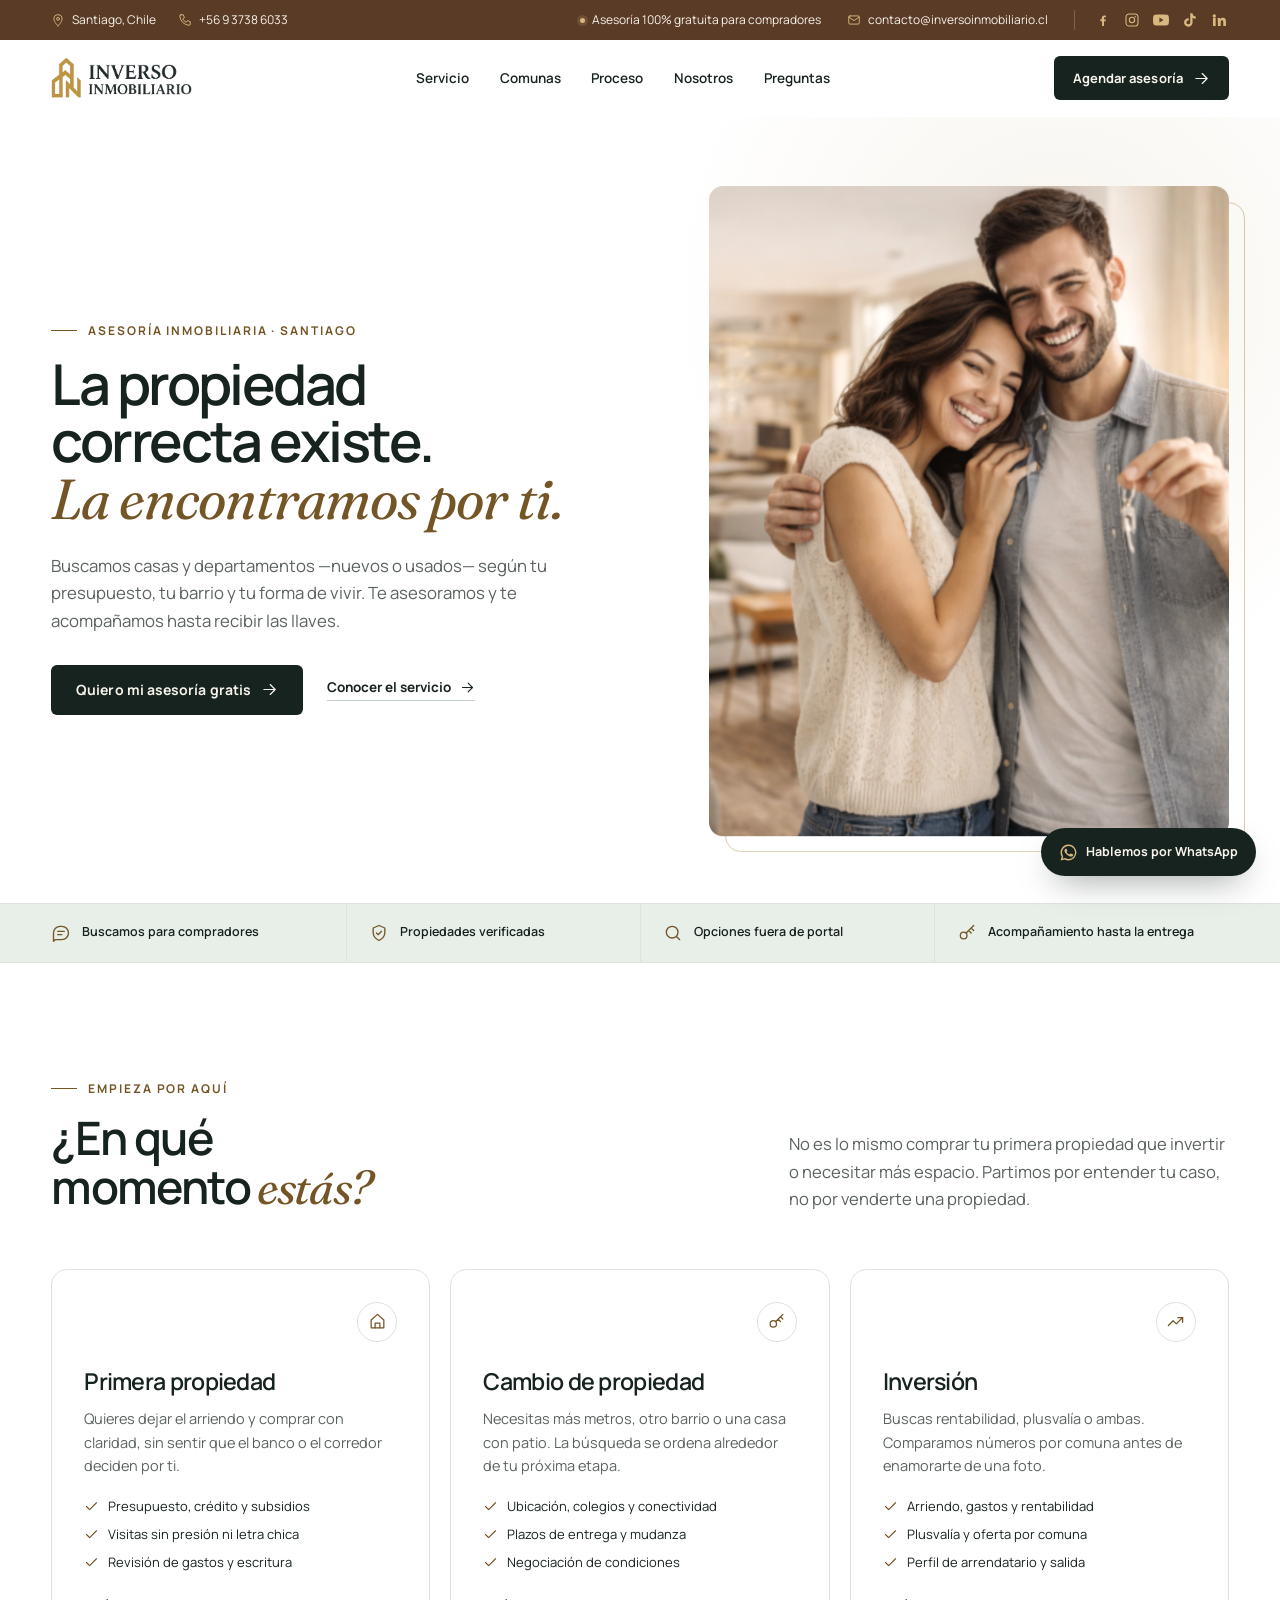
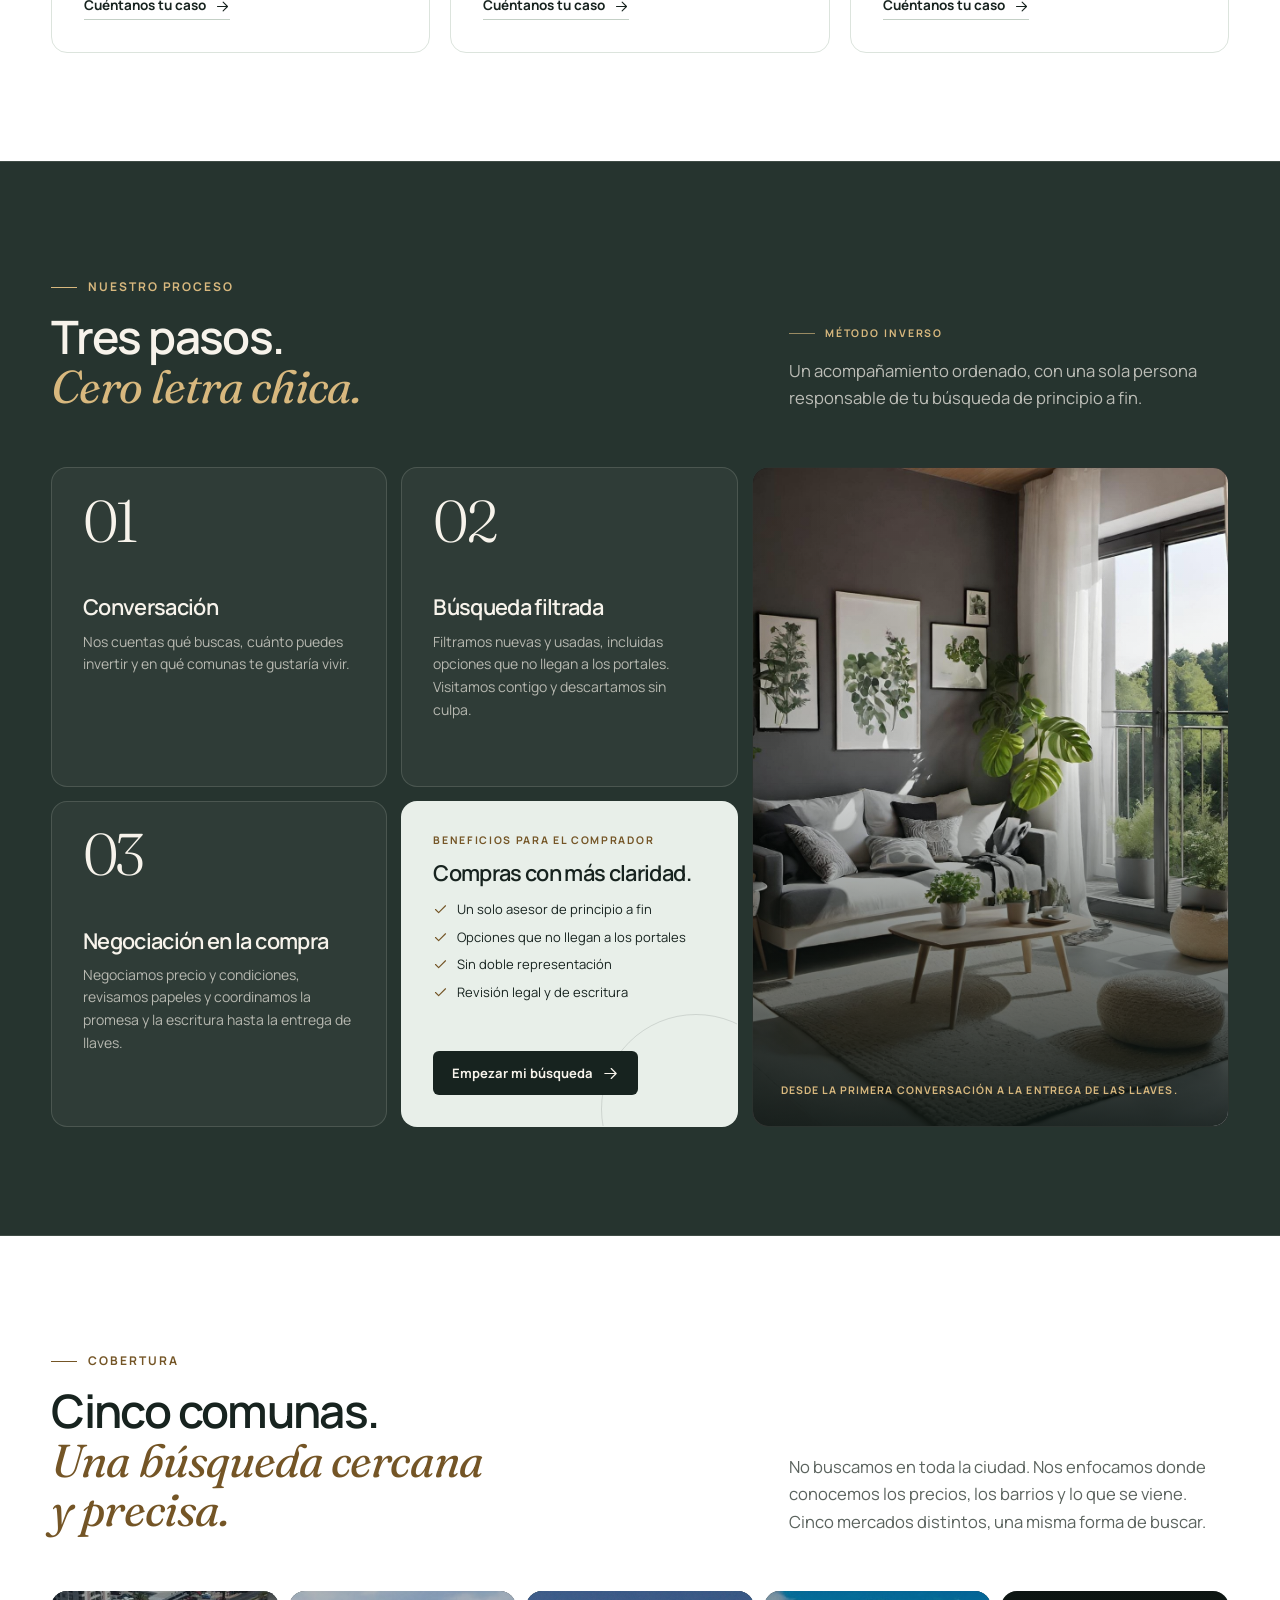
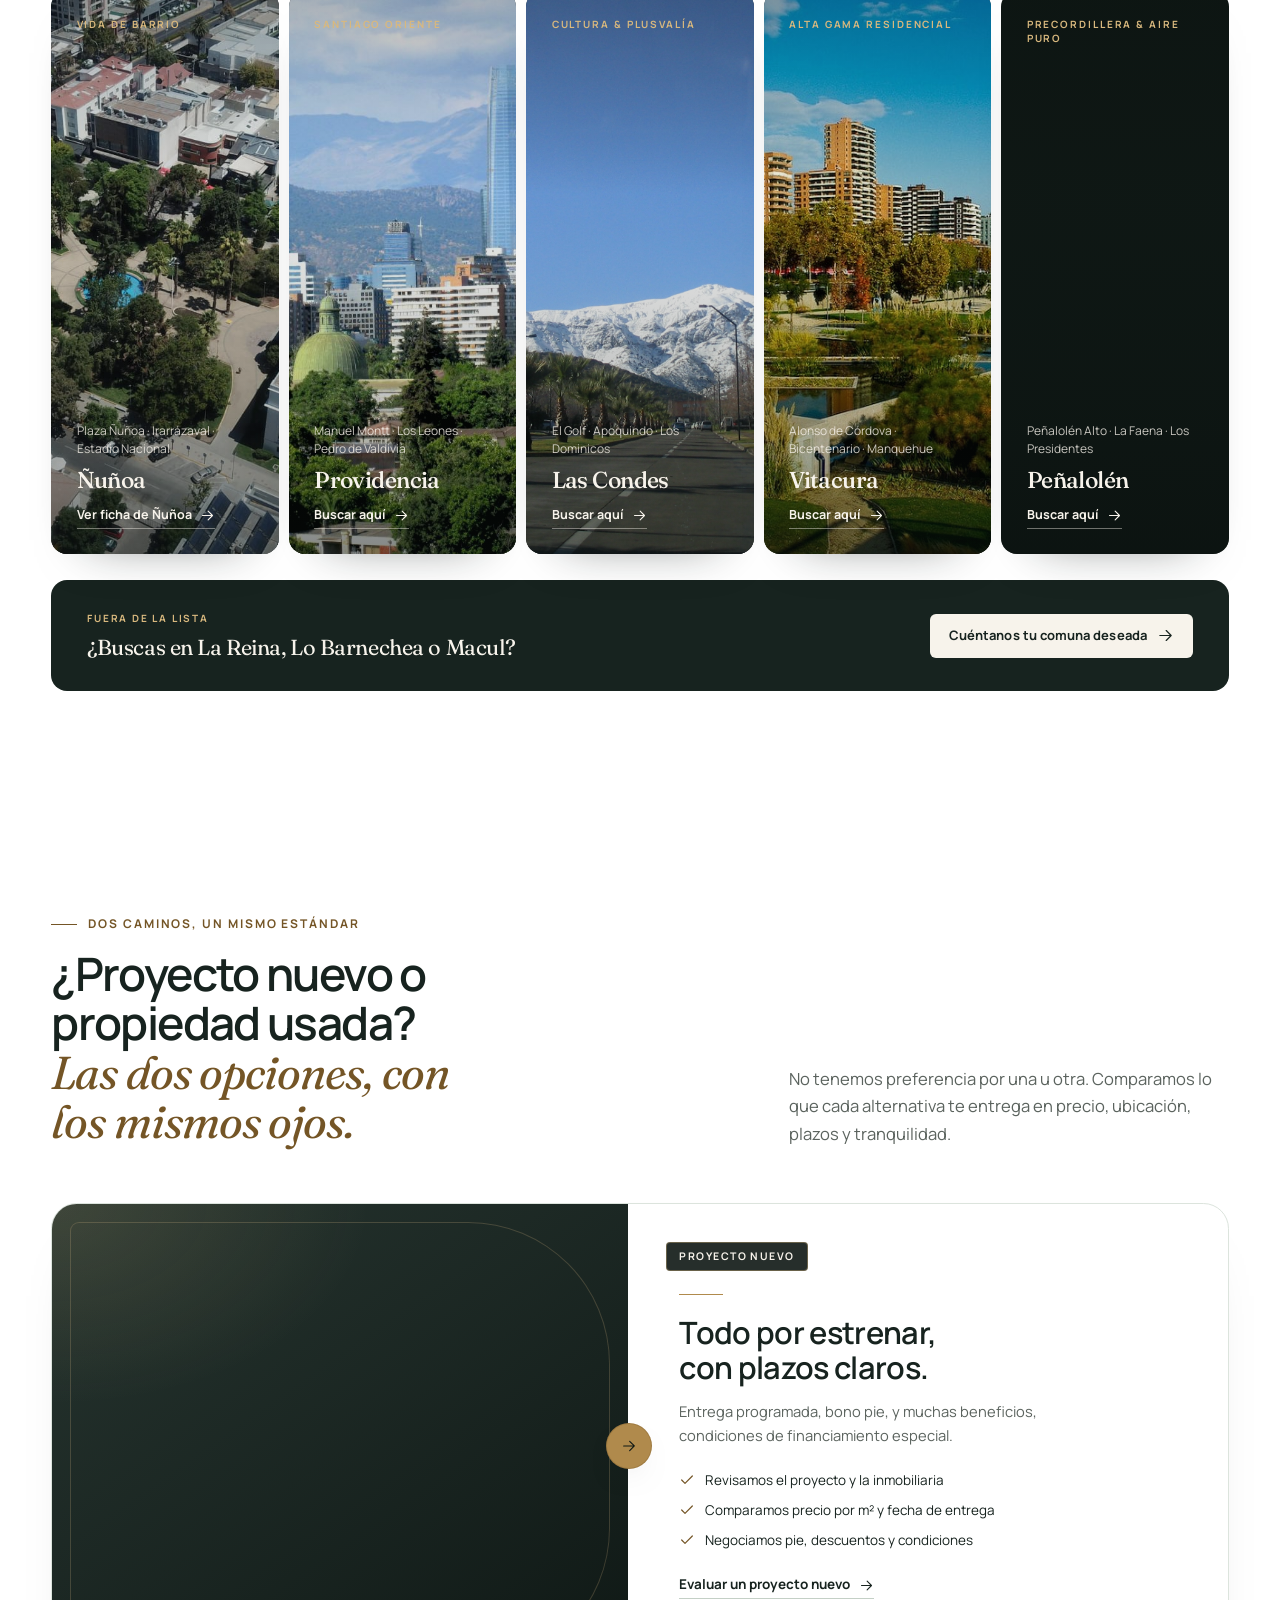
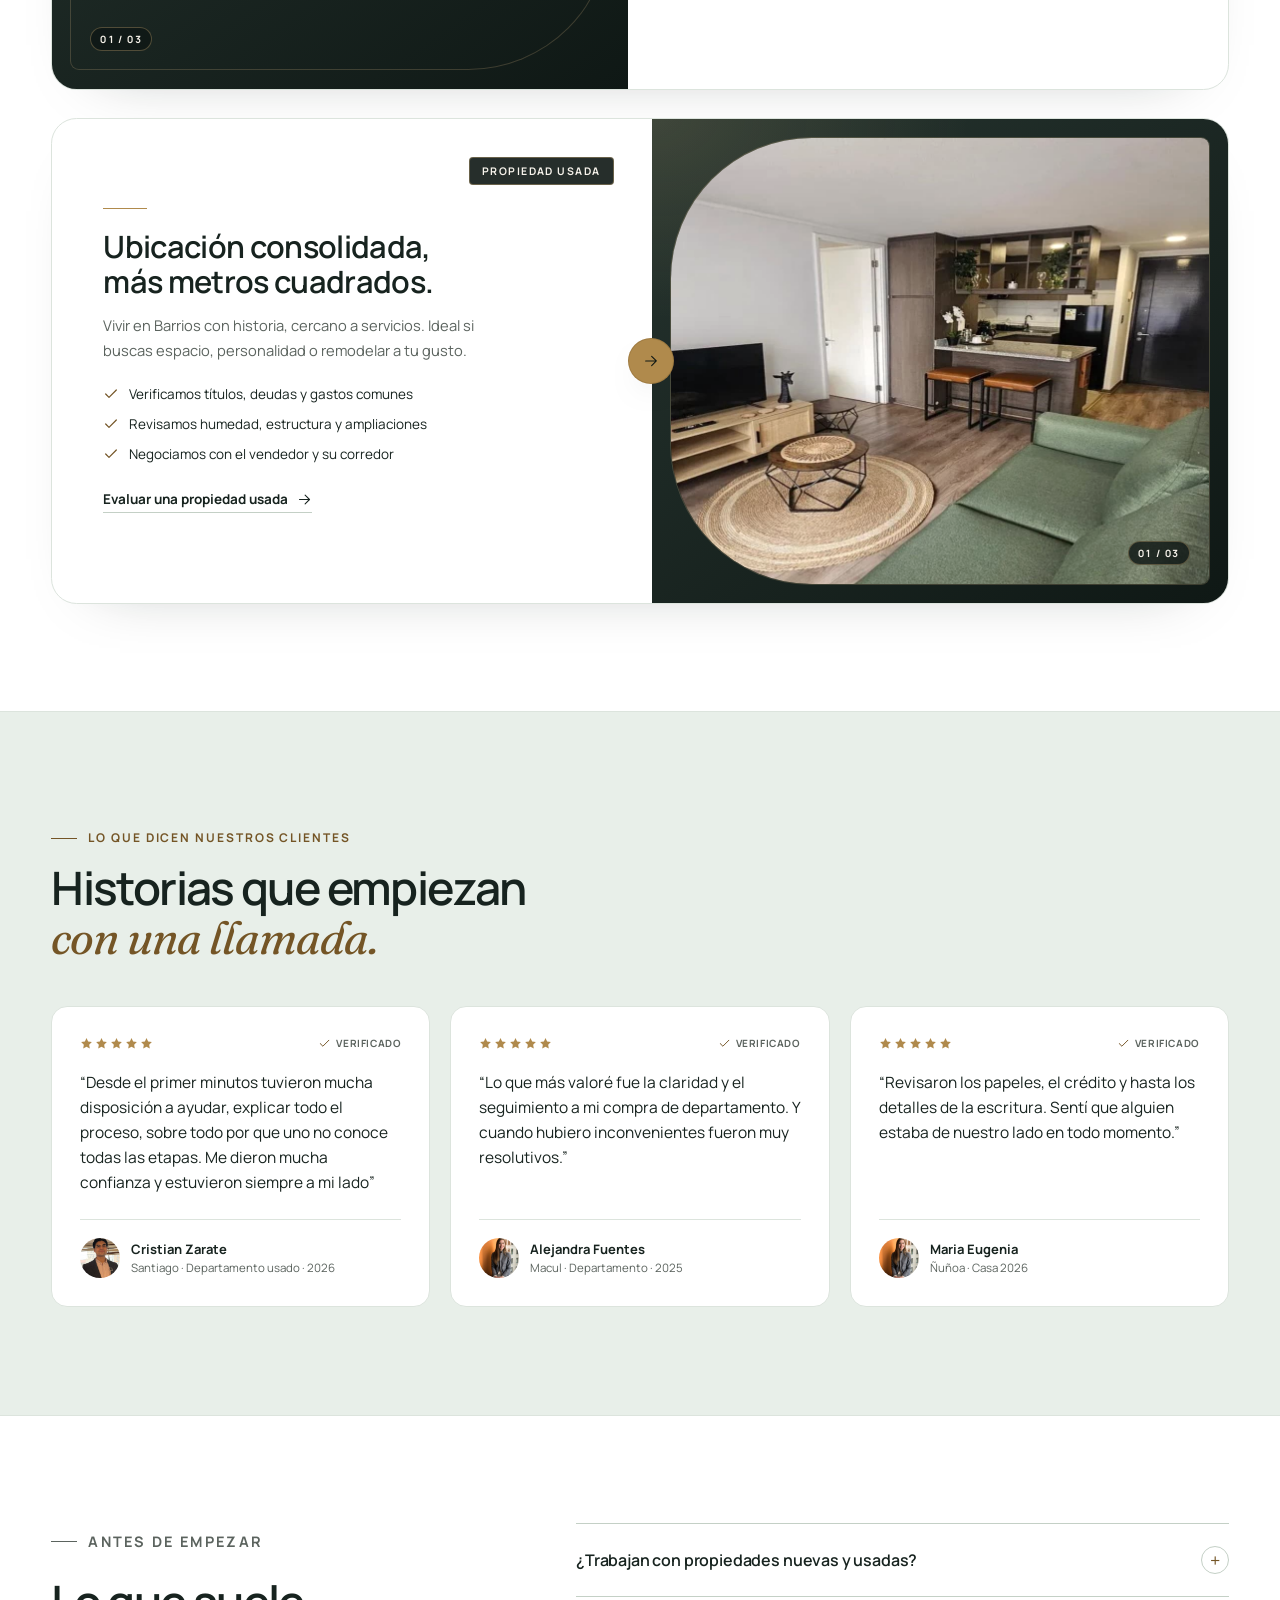
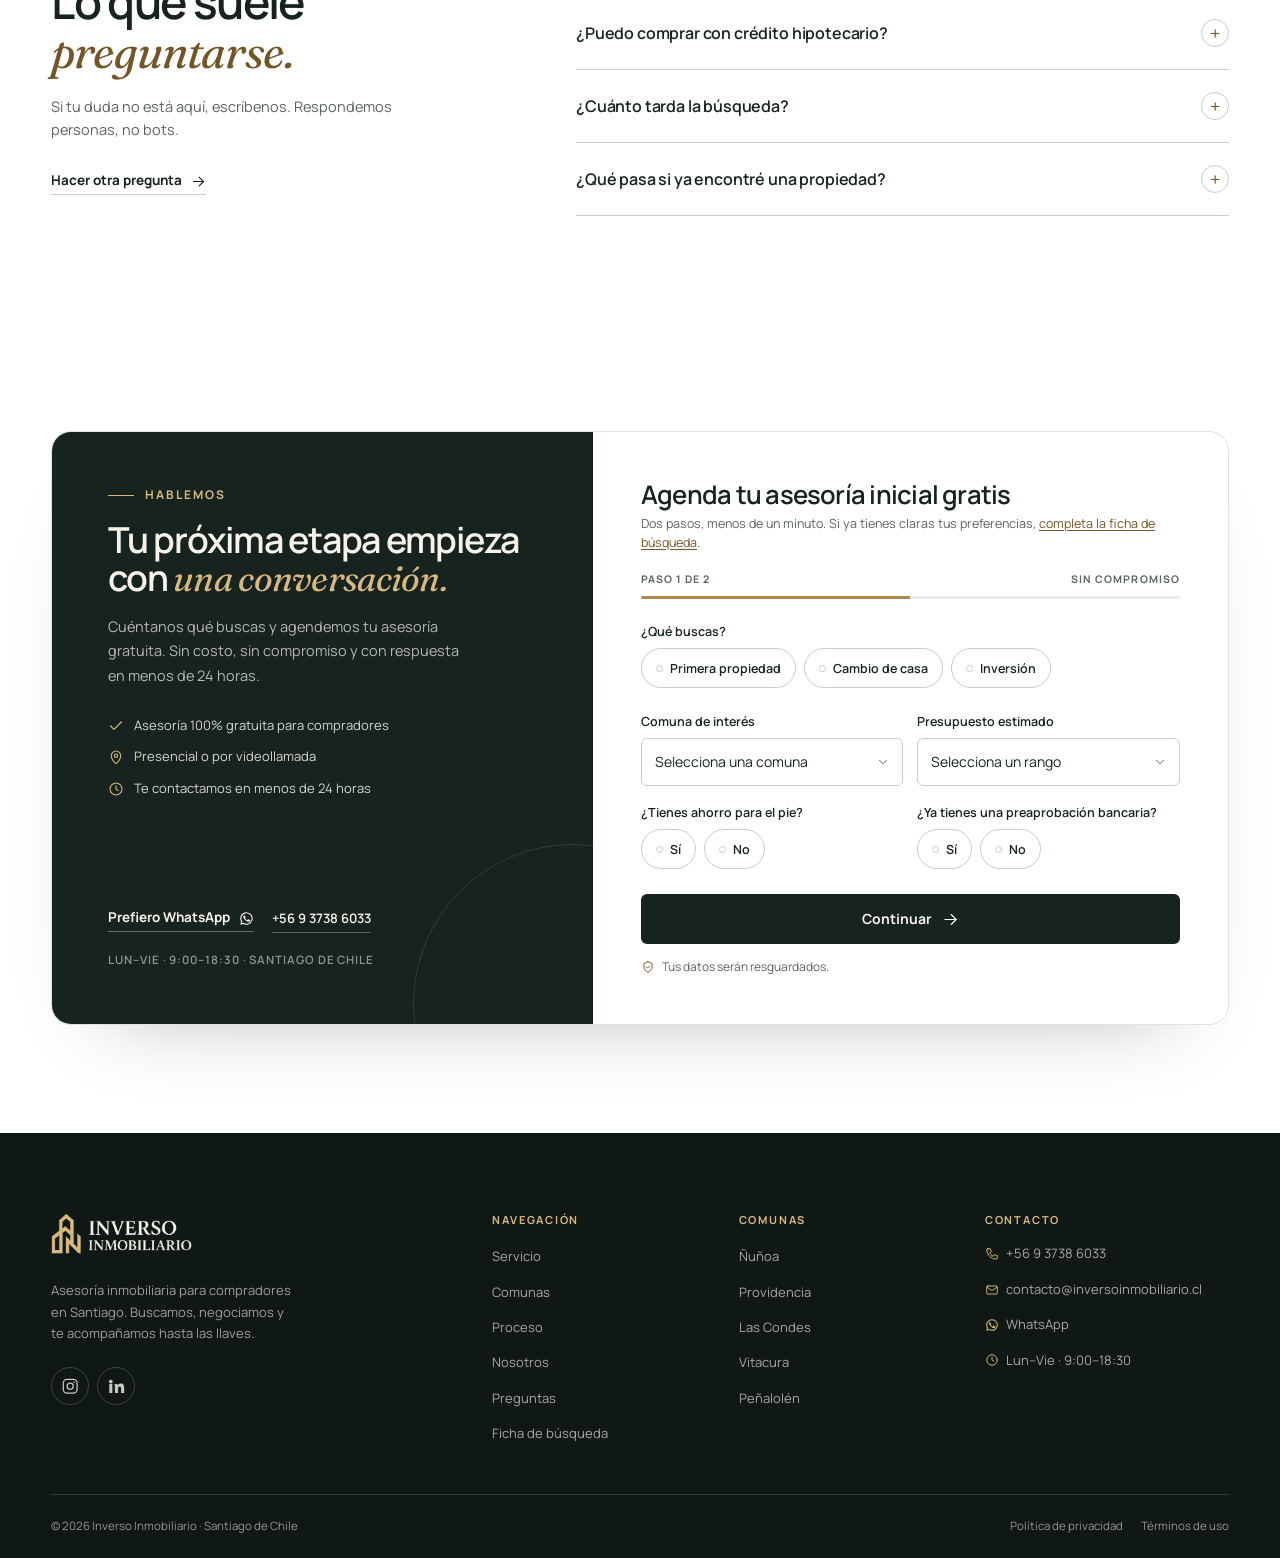
==== commit e6971df9: "Actualizar testimonio de Maria Eugenia" ====
--- a/index.html
+++ b/index.html
@@ -412,8 +412,8 @@
         </div>
         <blockquote>“Revisaron los papeles, el crédito y hasta los detalles de la escritura. Sentí que alguien estaba de nuestro lado en todo momento.”</blockquote>
         <figcaption class="t-person">
-          <img src="assets/avatar-valentina.jpg" alt="Valentina Soto" width="80" height="80" loading="lazy" decoding="async">
-          <div><strong>Valentina Soto</strong><span>Providencia · Departamento nuevo · 2025</span></div>
+          <img src="assets/avatar-valentina.jpg" alt="Maria Eugenia" width="80" height="80" loading="lazy" decoding="async">
+          <div><strong>Maria Eugenia</strong><span>Ñuñoa · Casa 2026</span></div>
         </figcaption>
       </figure>
     </div>
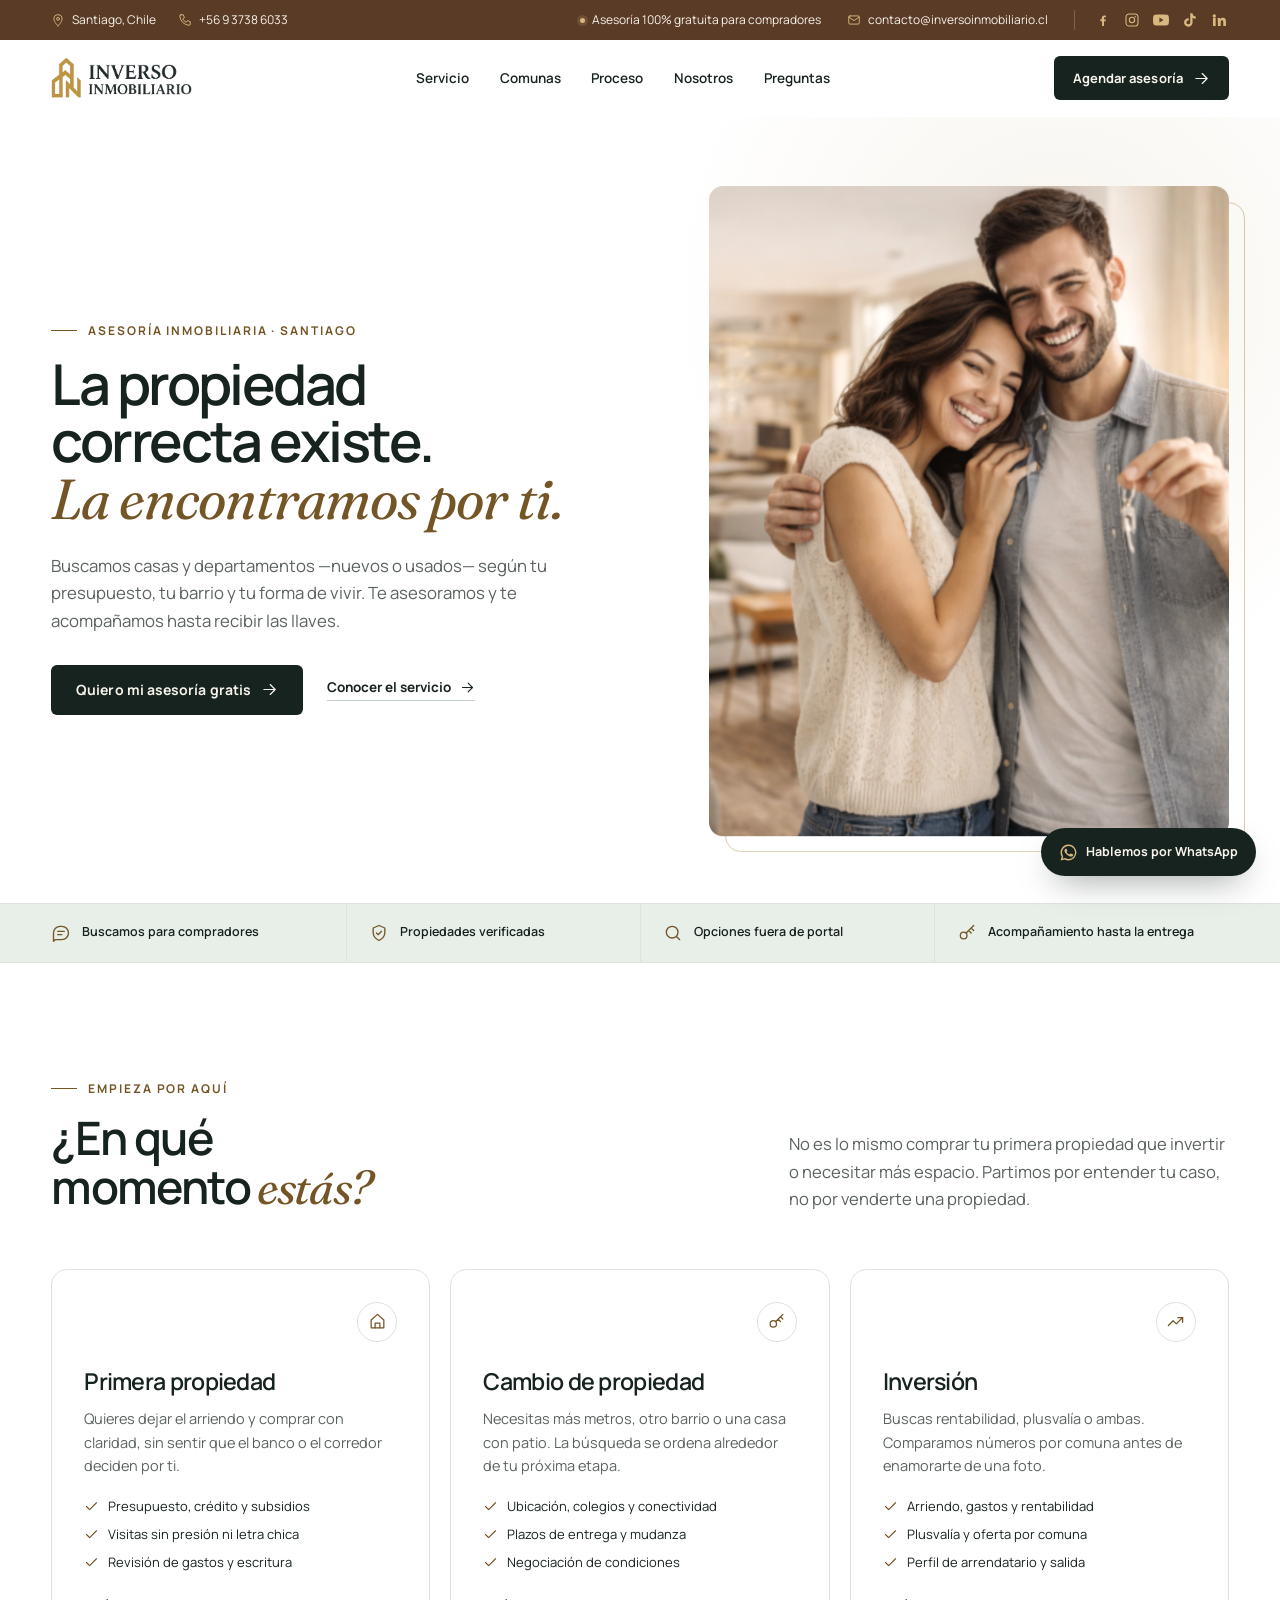
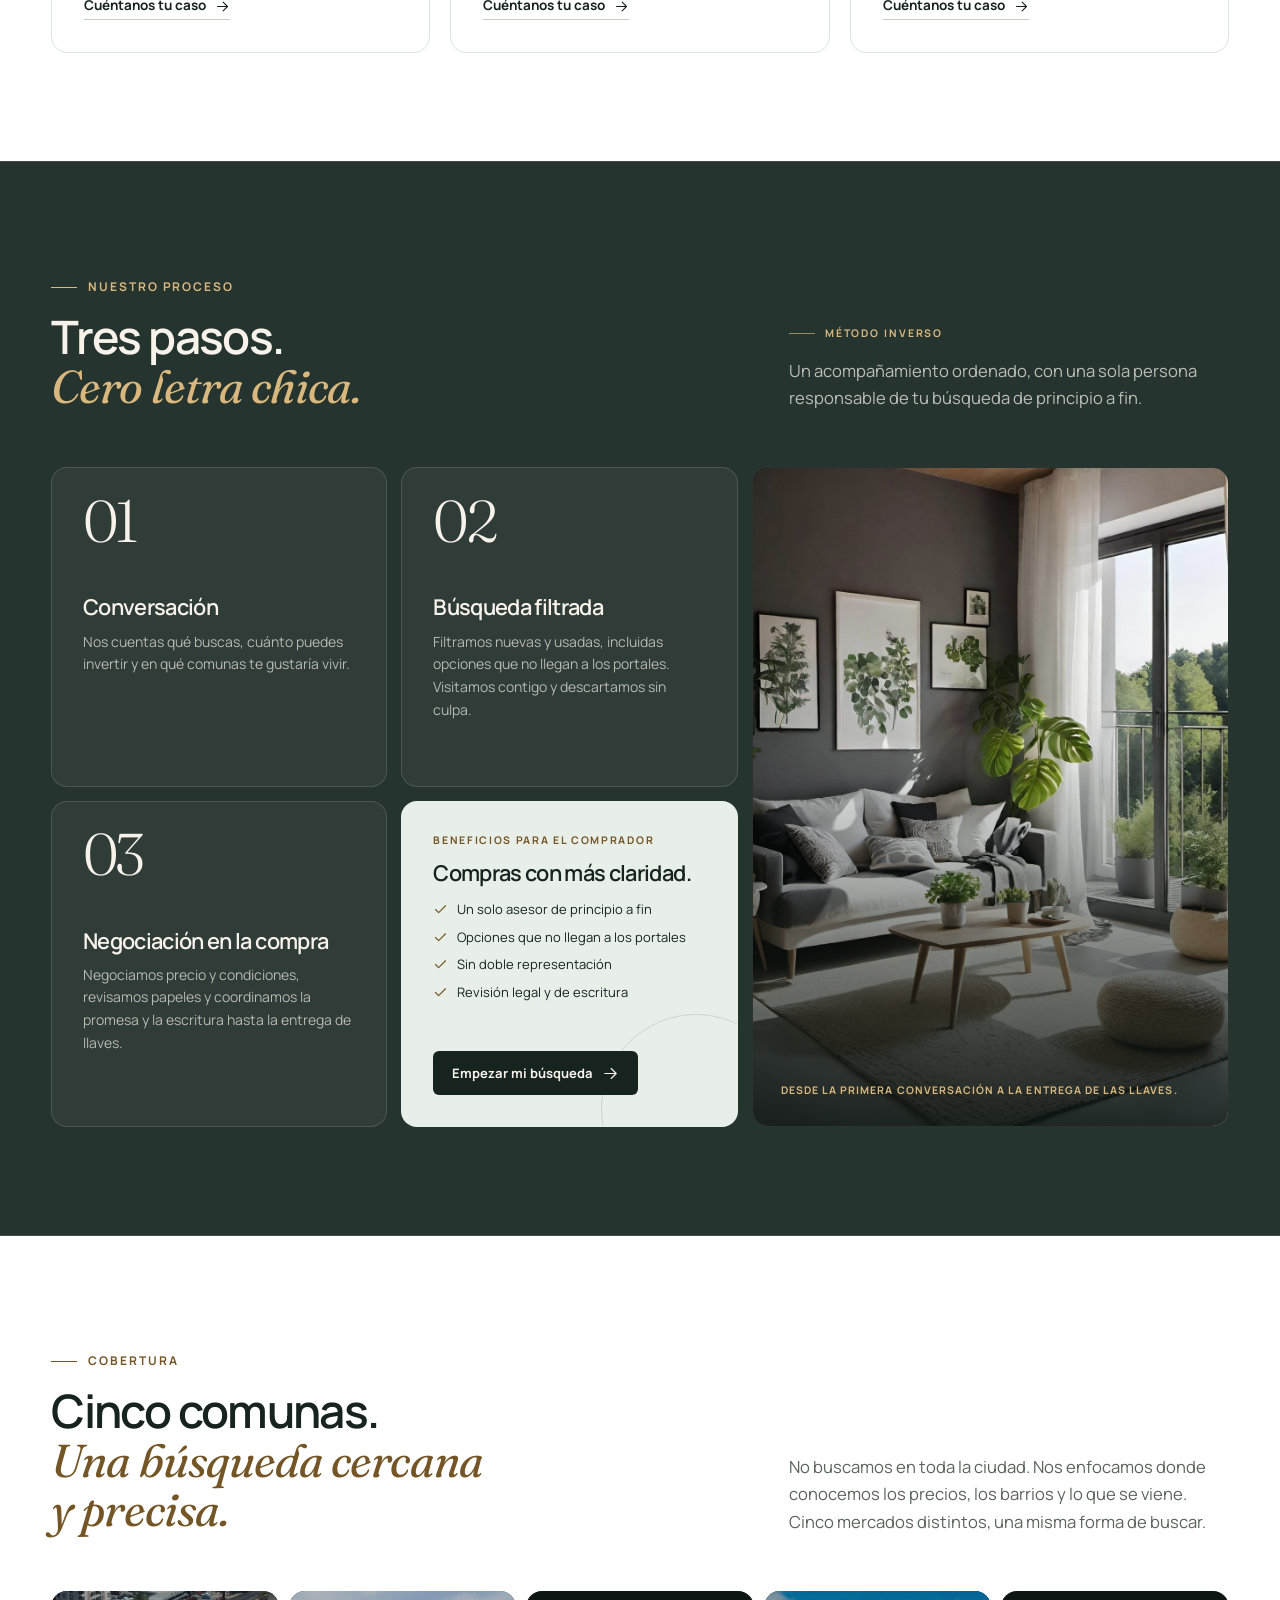
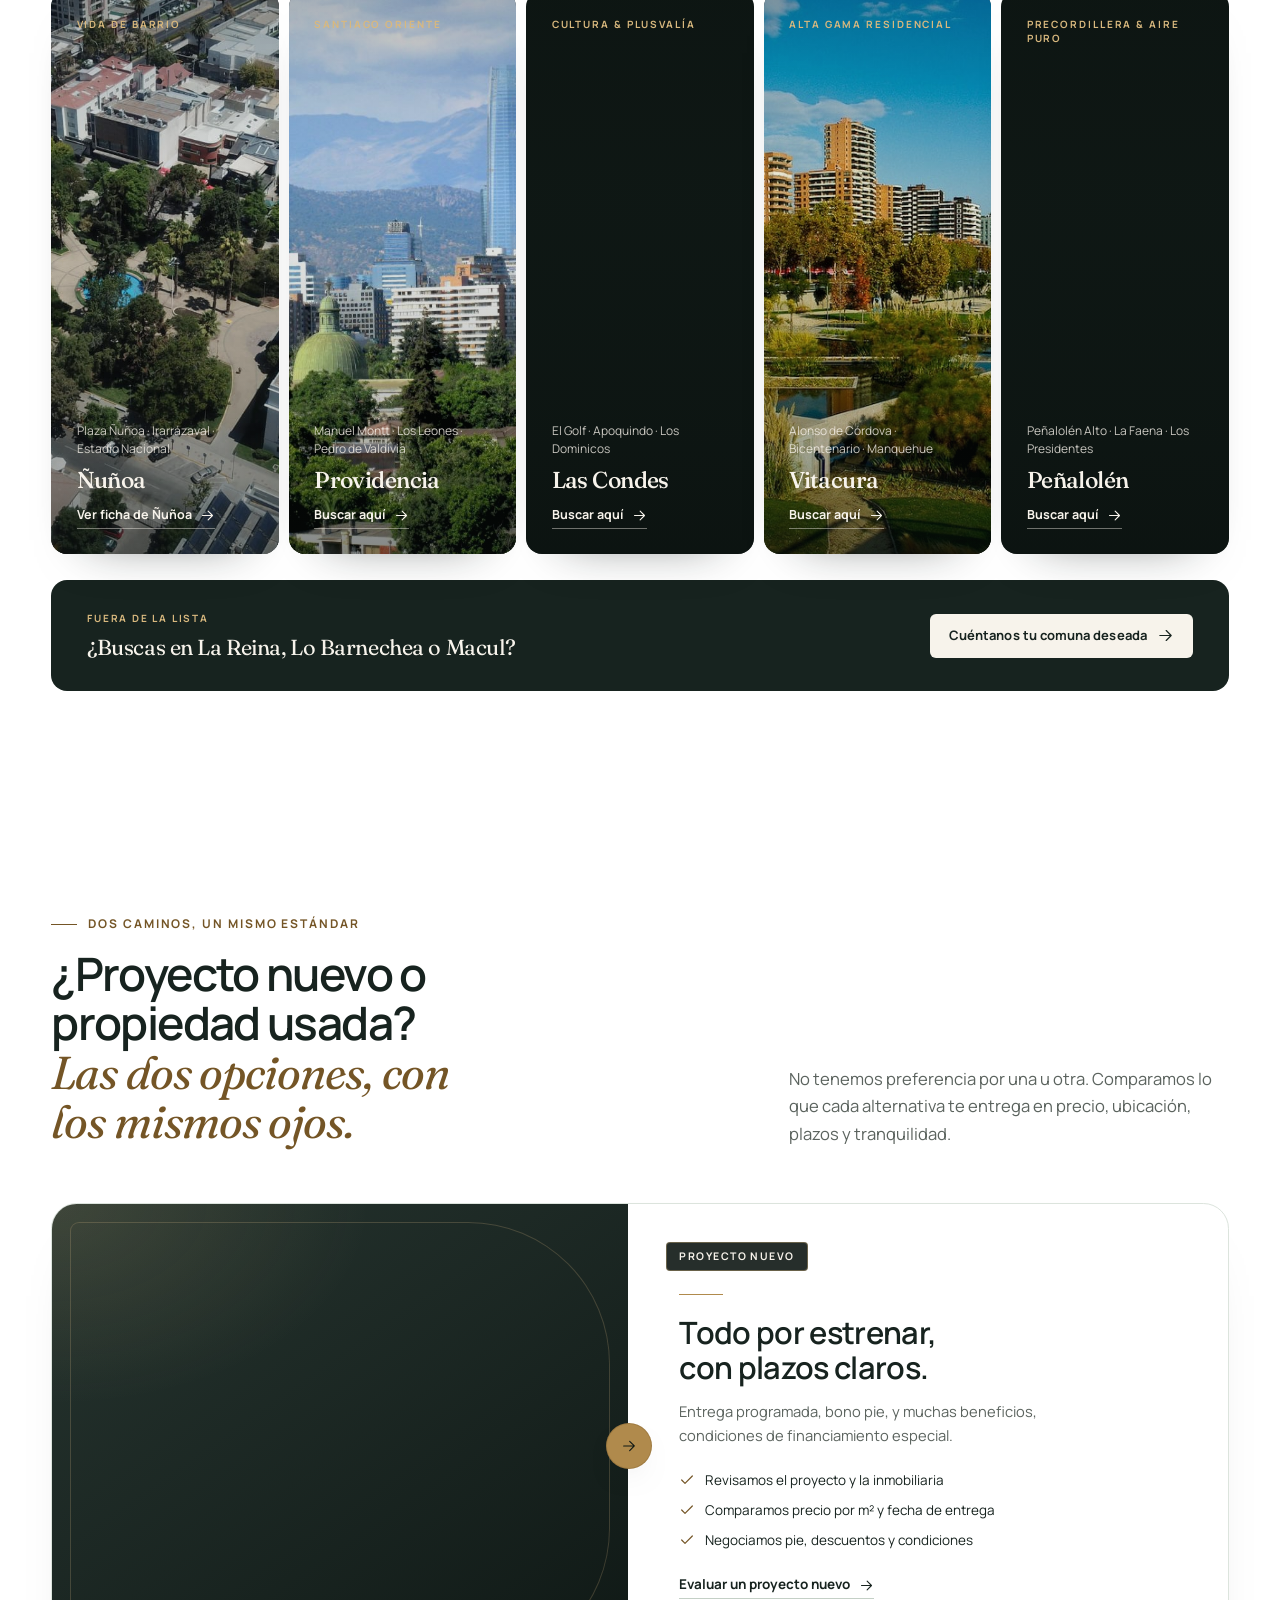
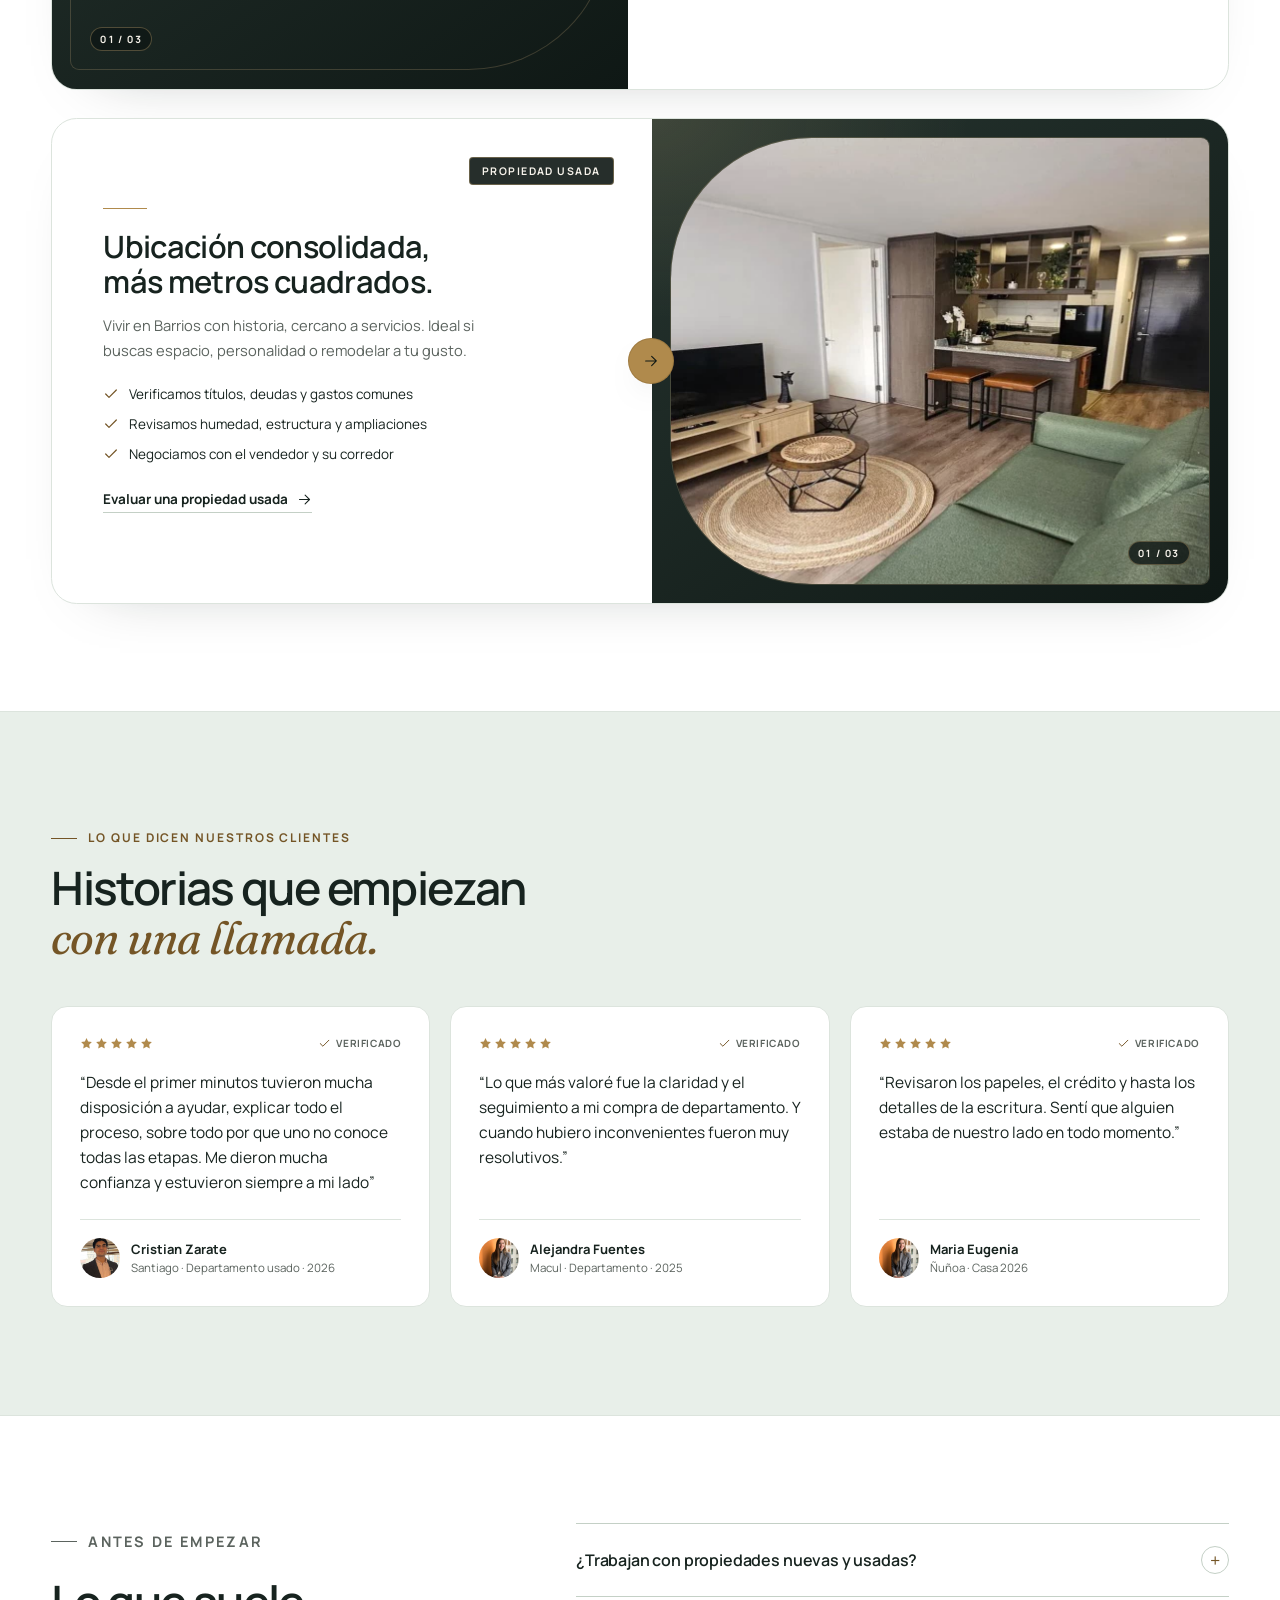
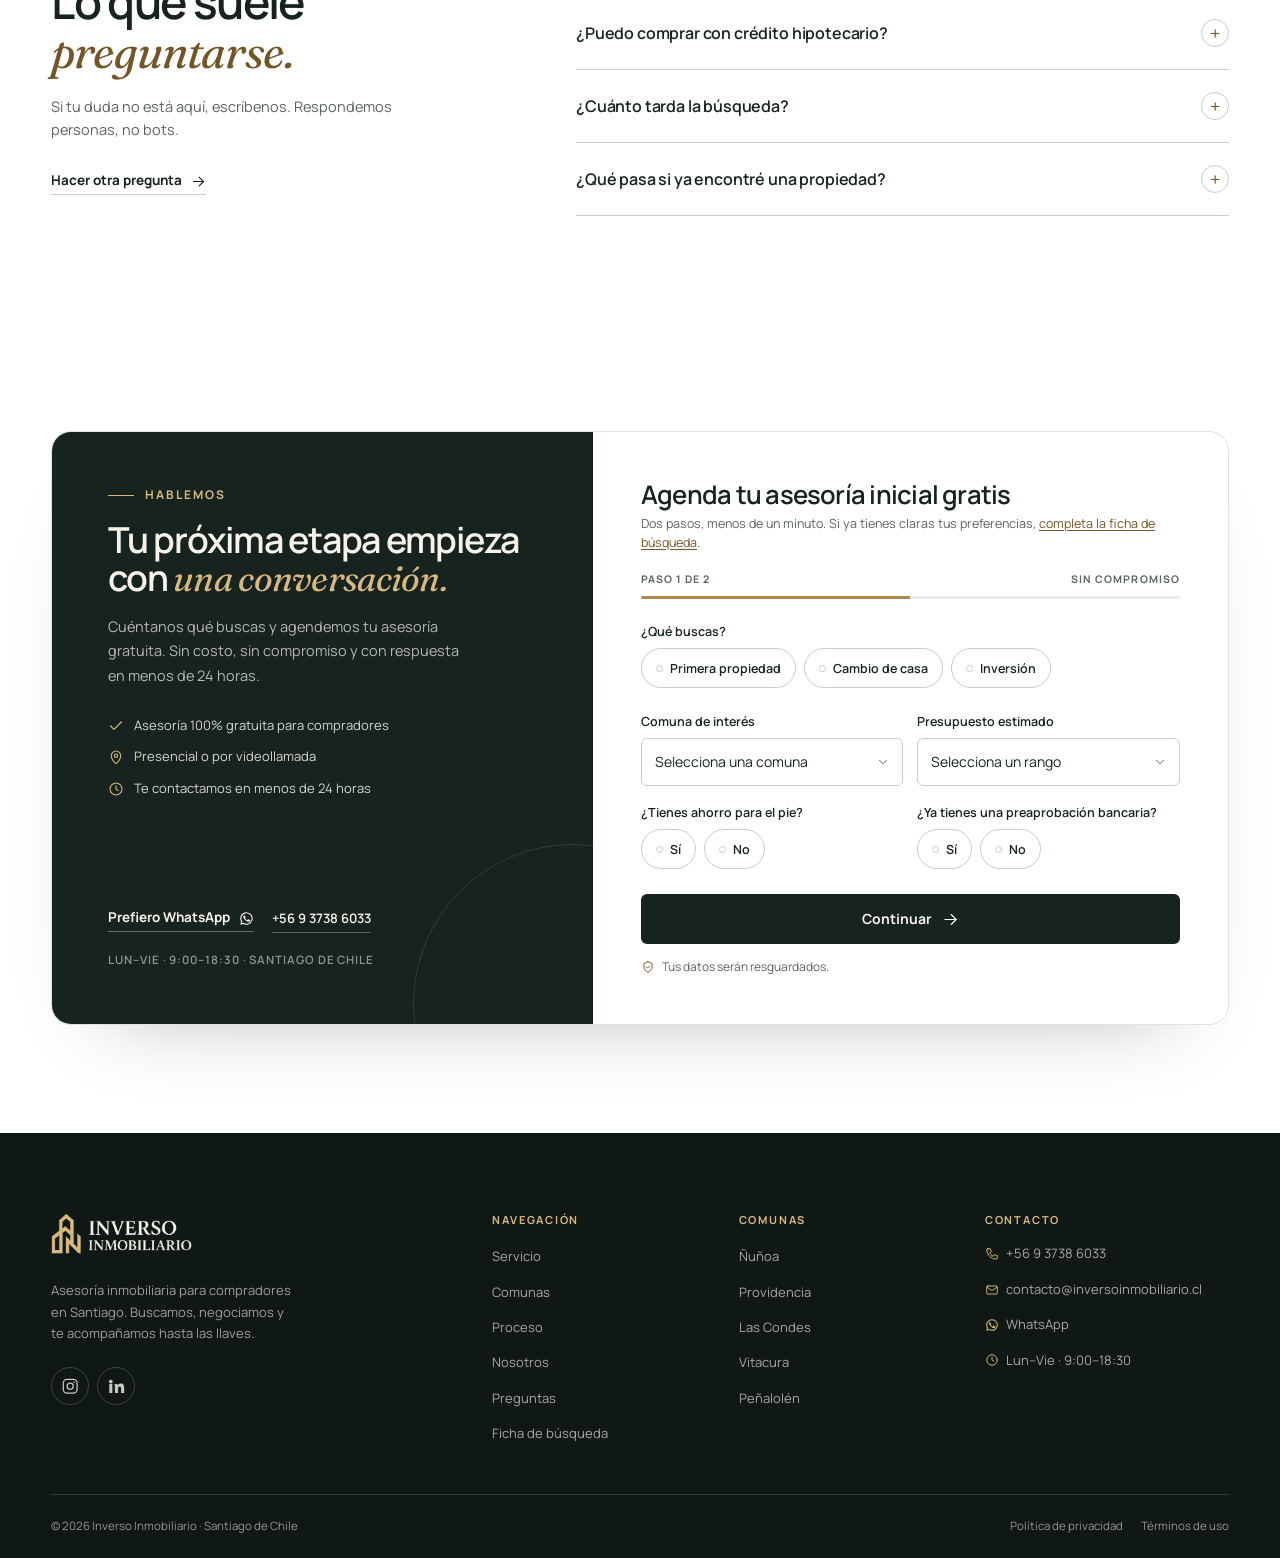
==== commit 852a48cf: "Implementar URLs limpias y configuracion SEO" ====
--- a/index.html
+++ b/index.html
@@ -6,13 +6,14 @@
 <meta name="theme-color" content="#17231F">
 <title>Inverso Inmobiliario | Asesoría gratis para comprar en Santiago</title>
 <meta name="description" content="Buscamos casas y departamentos nuevos o usados en Ñuñoa, Providencia, Las Condes, Vitacura y Peñalolén. Asesoría sin costo para compradores, desde la primera visita hasta las llaves.">
-<link rel="canonical" href="https://inversoinmobiliario.cl/">
+<link rel="canonical" href="https://web.inversoinmobiliario.cl/">
 <meta property="og:type" content="website">
 <meta property="og:locale" content="es_CL">
 <meta property="og:site_name" content="Inverso Inmobiliario">
 <meta property="og:title" content="La propiedad correcta existe. La encontramos por ti.">
 <meta property="og:description" content="Asesoría inmobiliaria inicial sin costo para compradores en Santiago. Búsqueda filtrada, negociación y acompañamiento legal hasta las llaves.">
-<meta property="og:image" content="https://inversoinmobiliario.cl/assets/buscamos-tu-propiedad-por-ti.png">
+<meta property="og:image" content="https://web.inversoinmobiliario.cl/assets/buscamos-tu-propiedad-por-ti.png">
+<meta property="og:url" content="https://web.inversoinmobiliario.cl/">
 <meta name="twitter:card" content="summary_large_image">
 <link rel="icon" href="data:image/svg+xml,%3Csvg xmlns='http://www.w3.org/2000/svg' viewBox='0 0 64 64'%3E%3Crect width='64' height='64' rx='14' fill='%2317231F'/%3E%3Cpath d='M13 50V29l10-12 10 12v21M33 50V35l9-11 9 11v15M10 52h44' fill='none' stroke='%23B08A4C' stroke-width='3'/%3E%3C/svg%3E">
 <link rel="preconnect" href="https://fonts.googleapis.com">
@@ -25,7 +26,7 @@
   "@type": "RealEstateAgent",
   "name": "Inverso Inmobiliario",
   "description": "Asesoría inmobiliaria para compradores en Santiago de Chile. Búsqueda curada, negociación y acompañamiento legal para el comprador.",
-  "url": "https://inversoinmobiliario.cl",
+  "url": "https://web.inversoinmobiliario.cl/",
   "telephone": "+56937386033",
   "email": "contacto@inversoinmobiliario.cl",
   "priceRange": "Asesoría para compradores",
@@ -223,7 +224,7 @@
 
     <ul class="zone-row" aria-label="Comunas donde buscamos" data-parallax="0.03">
       <li class="zone-item">
-        <a class="zone-card" href="nunoa.html">
+        <a class="zone-card" href="nunoa">
           <img class="zone-card__img" src="assets/zona-nunoa.jpg" alt="" width="1000" height="700" loading="lazy" decoding="async">
           <span class="zone-card__body">
             <span class="zone-card__tag">Vida de barrio</span>
@@ -475,7 +476,7 @@
         <div class="form__head">
           <div>
             <h3>Agenda tu asesoría inicial gratis</h3>
-            <p>Dos pasos, menos de un minuto. Si ya tienes claras tus preferencias, <a href="encuesta.html">completa la ficha de búsqueda</a>.</p>
+            <p>Dos pasos, menos de un minuto. Si ya tienes claras tus preferencias, <a href="encuesta">completa la ficha de búsqueda</a>.</p>
           </div>
         </div>
 
@@ -587,7 +588,7 @@
               <input type="checkbox" id="consent" name="consent" required aria-describedby="error-consent">
               <div>
                 <label for="consent">Acepto ser contactado por Inverso Inmobiliario.</label>
-                <p class="consent-note">He leído la <a href="legal.html#privacidad" target="_blank" rel="noopener">política de privacidad</a>.</p>
+                <p class="consent-note">He leído la <a href="legal#privacidad" target="_blank" rel="noopener">política de privacidad</a>.</p>
                 <p class="field-error" id="error-consent" role="alert" hidden>Necesitamos tu autorización para contactarte.</p>
               </div>
             </div>
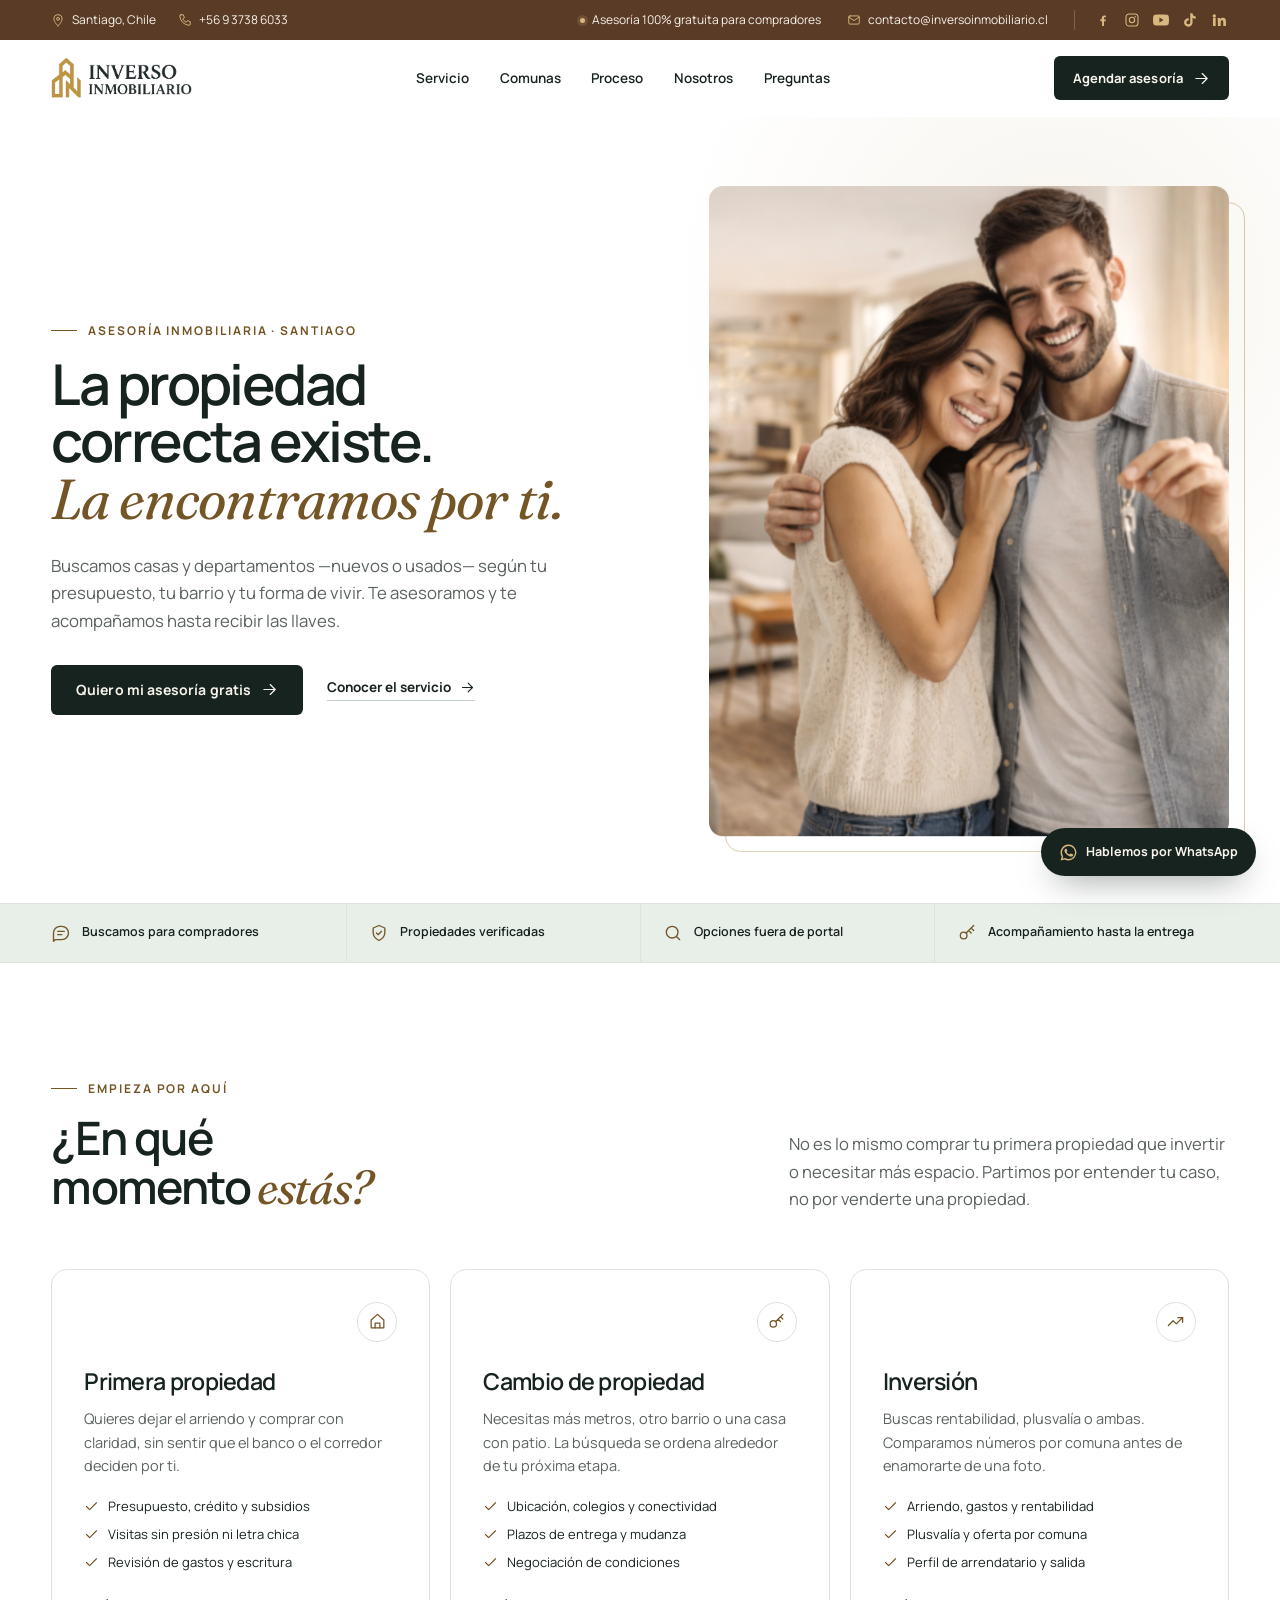
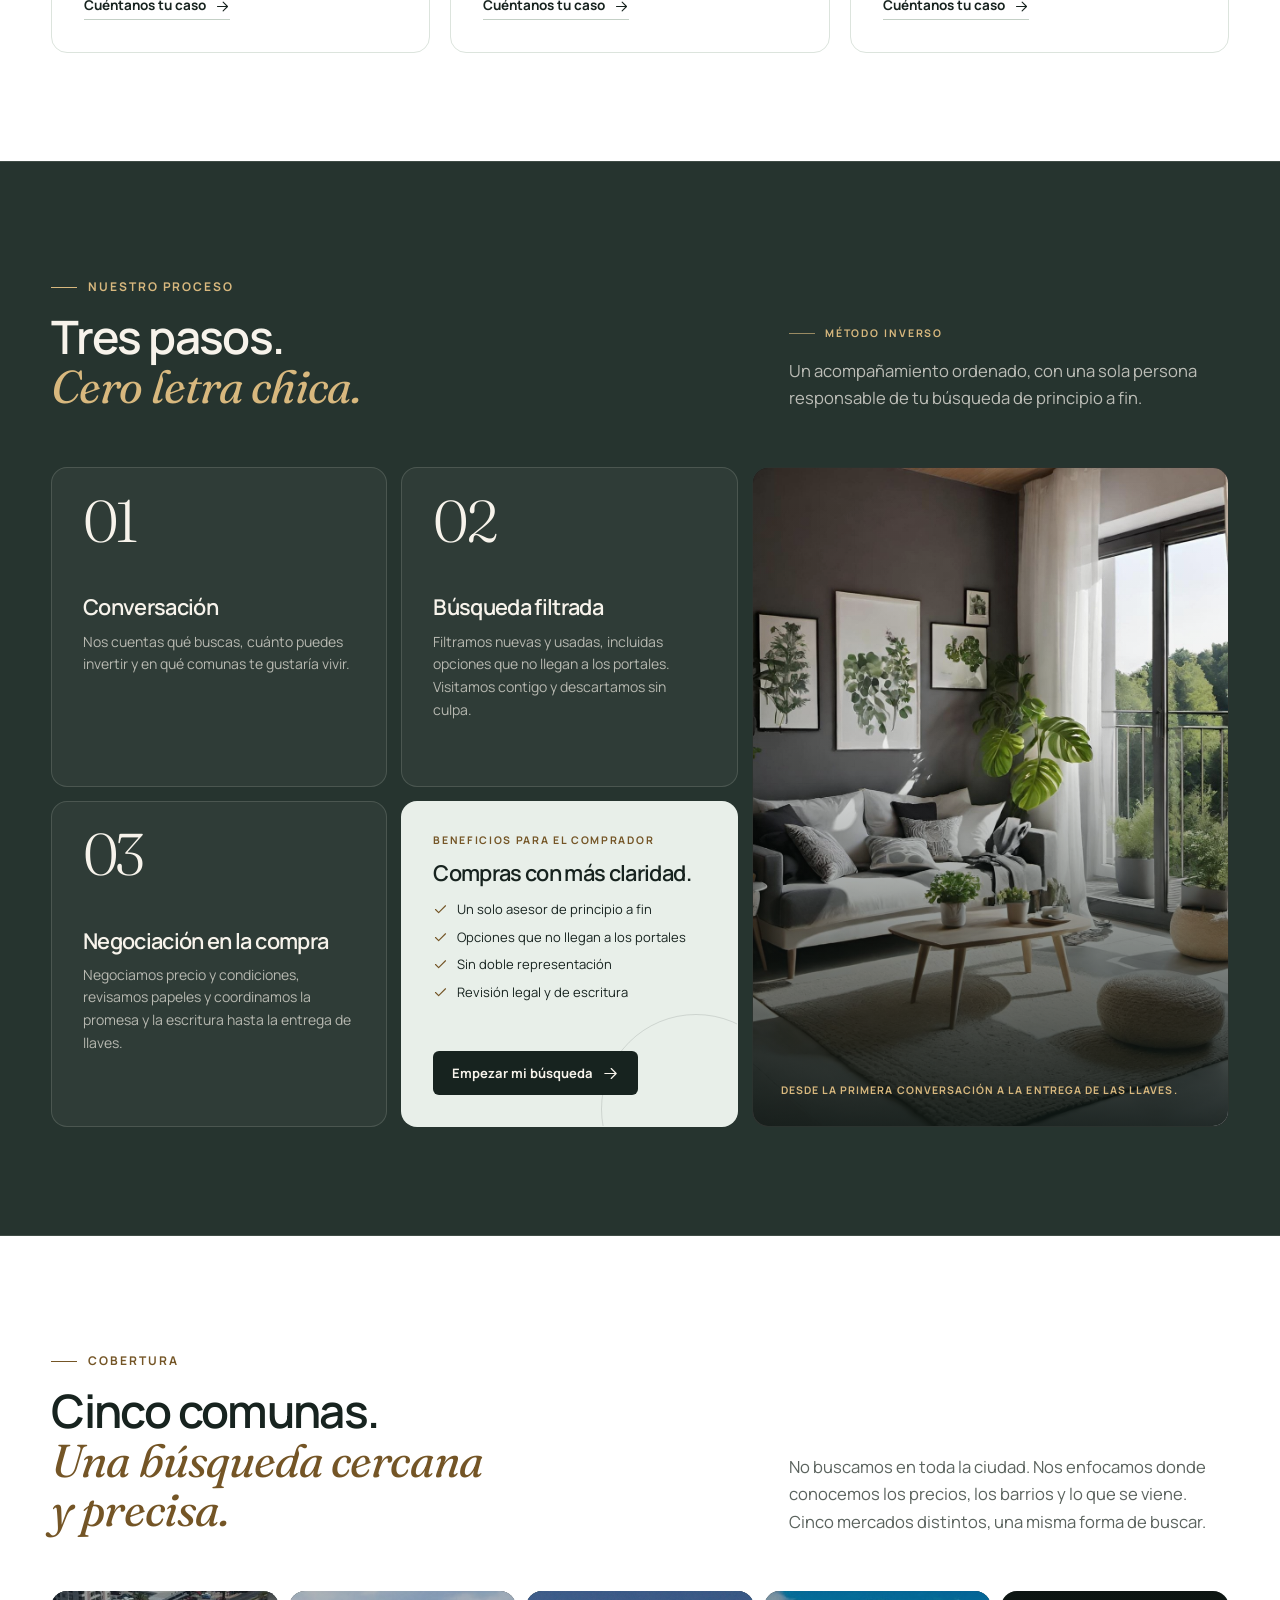
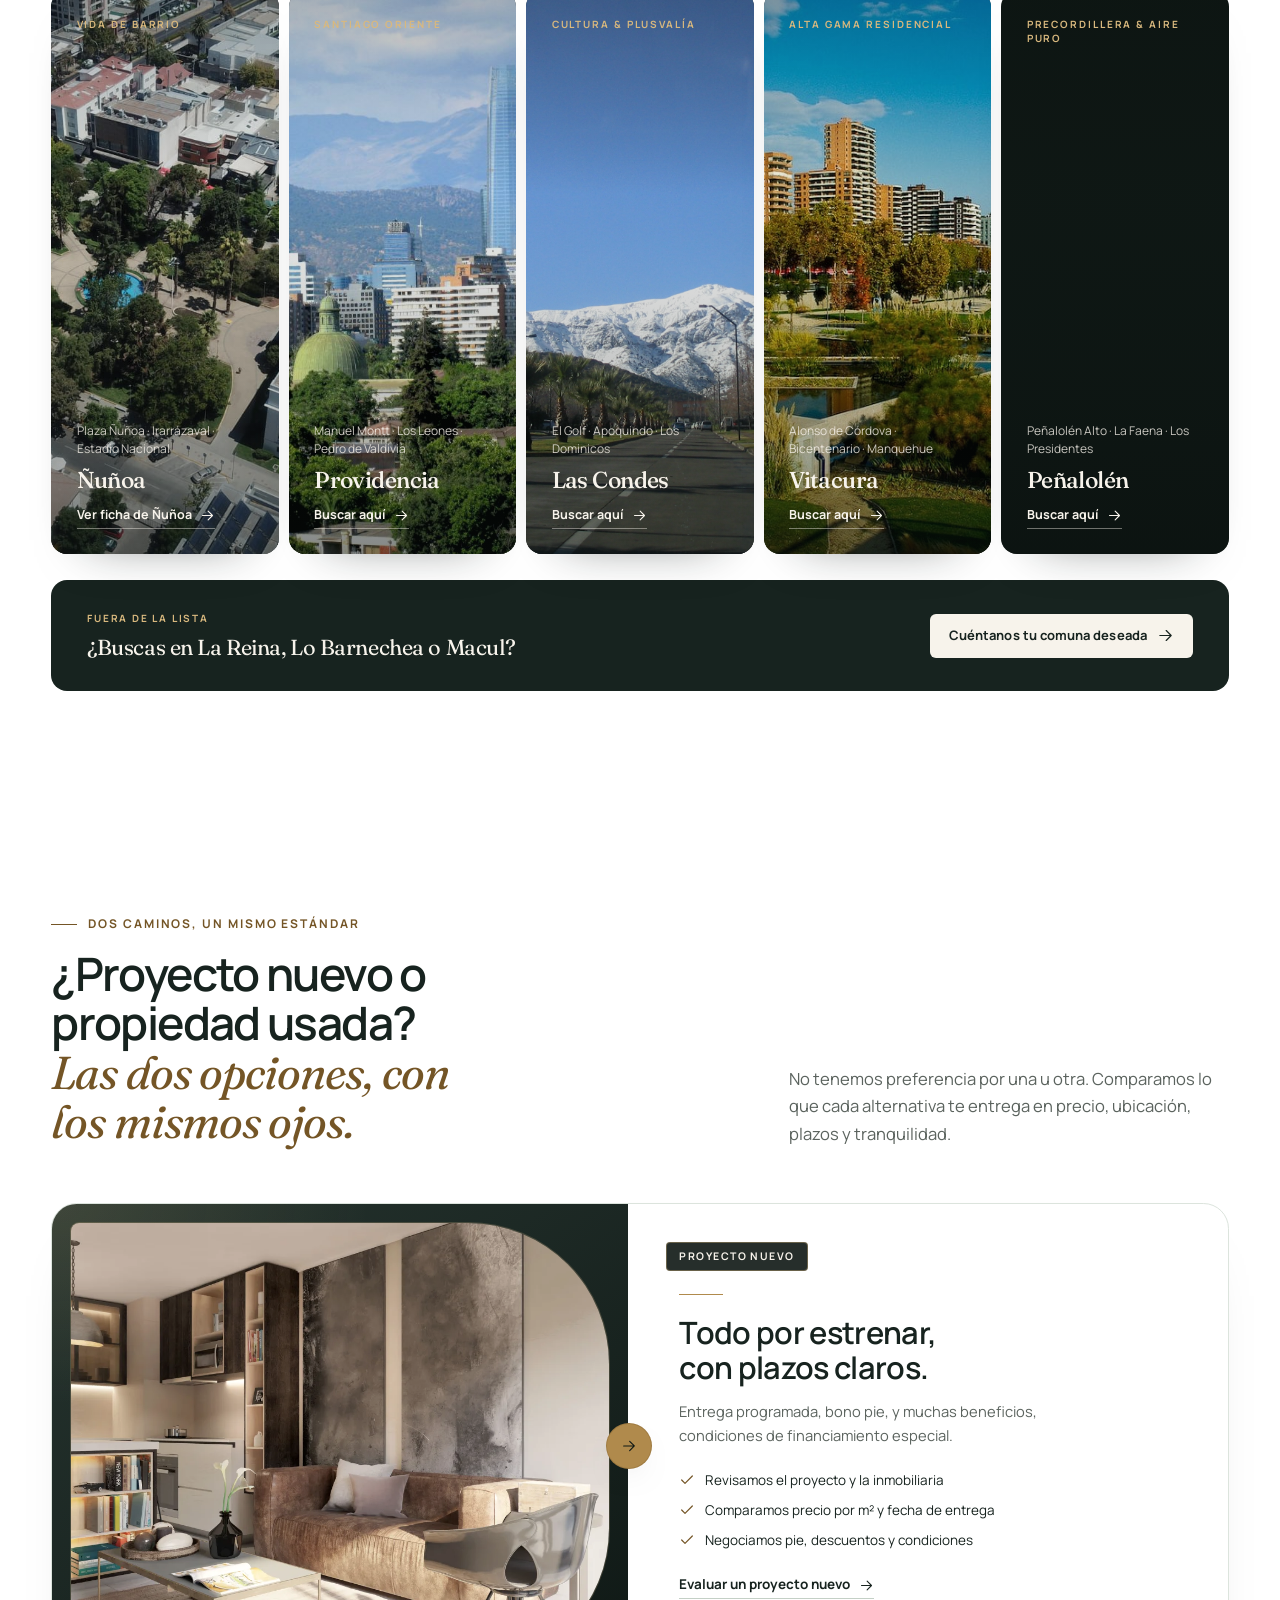
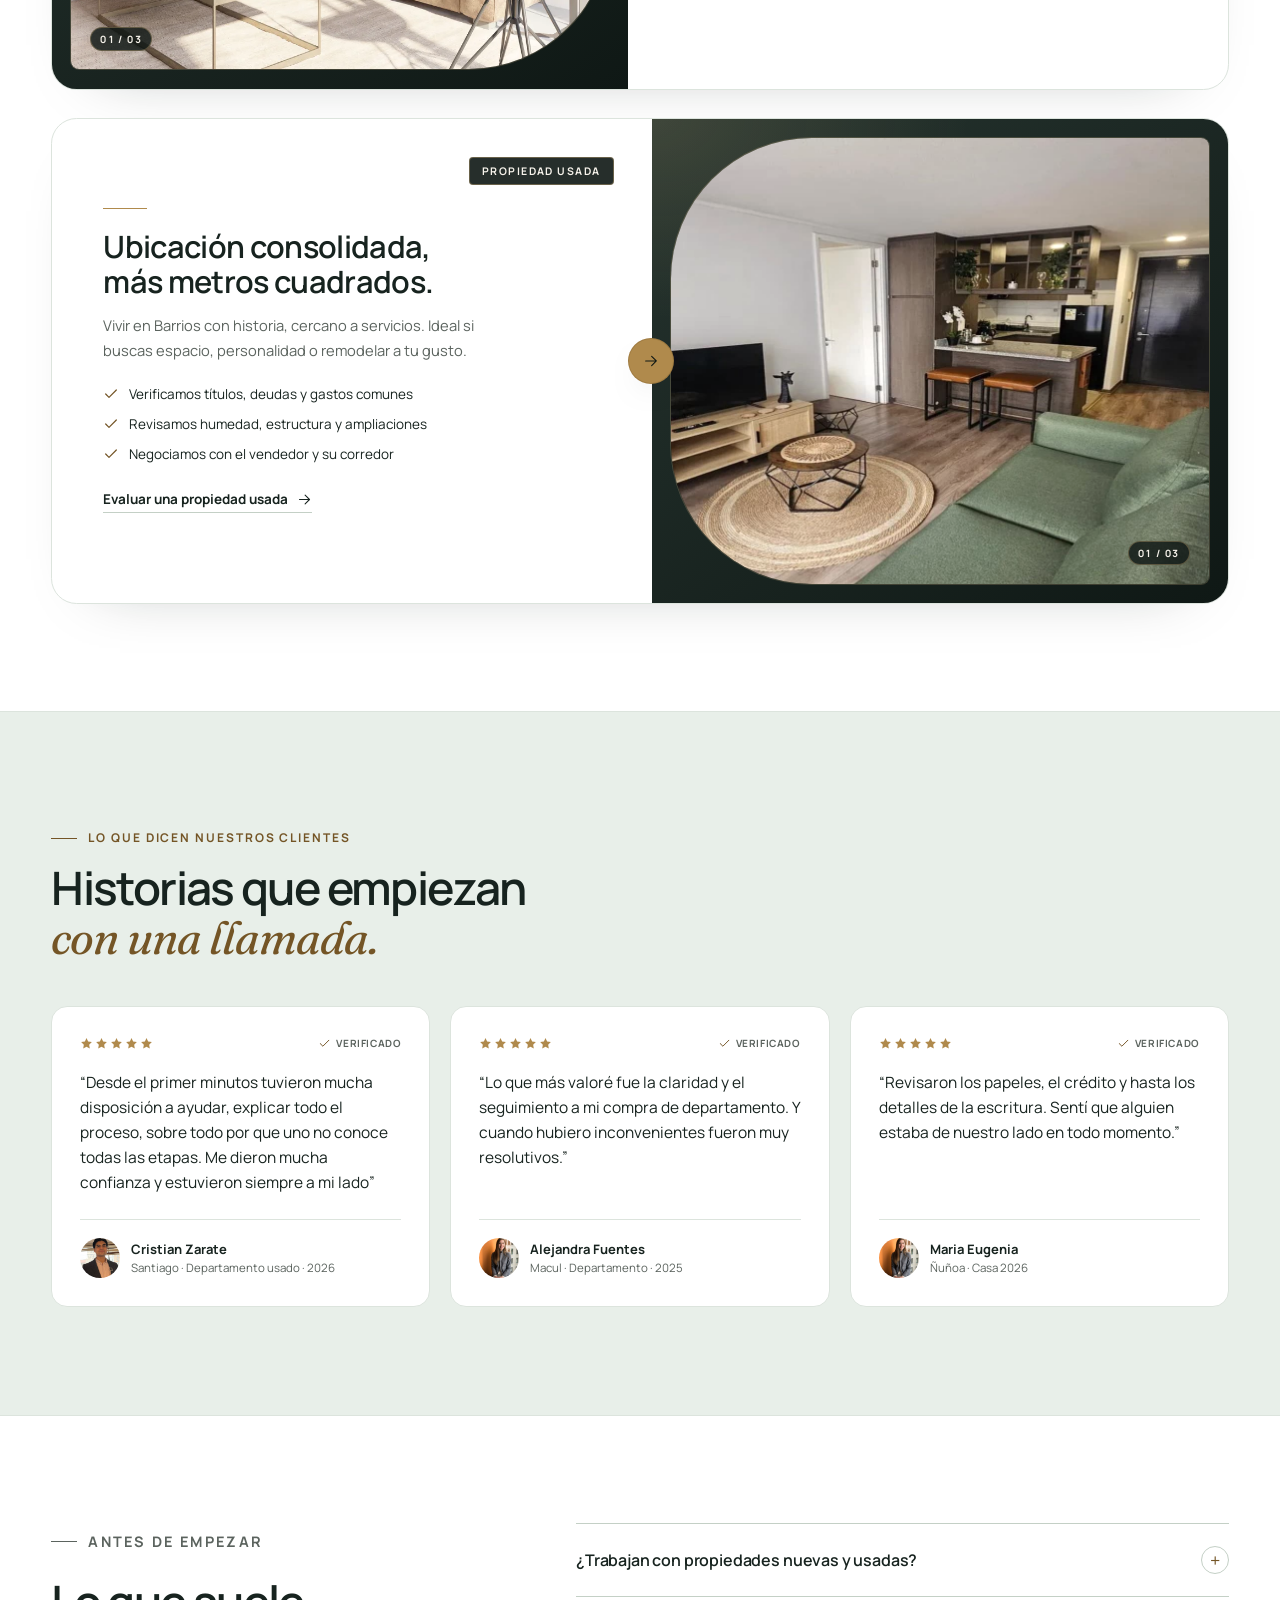
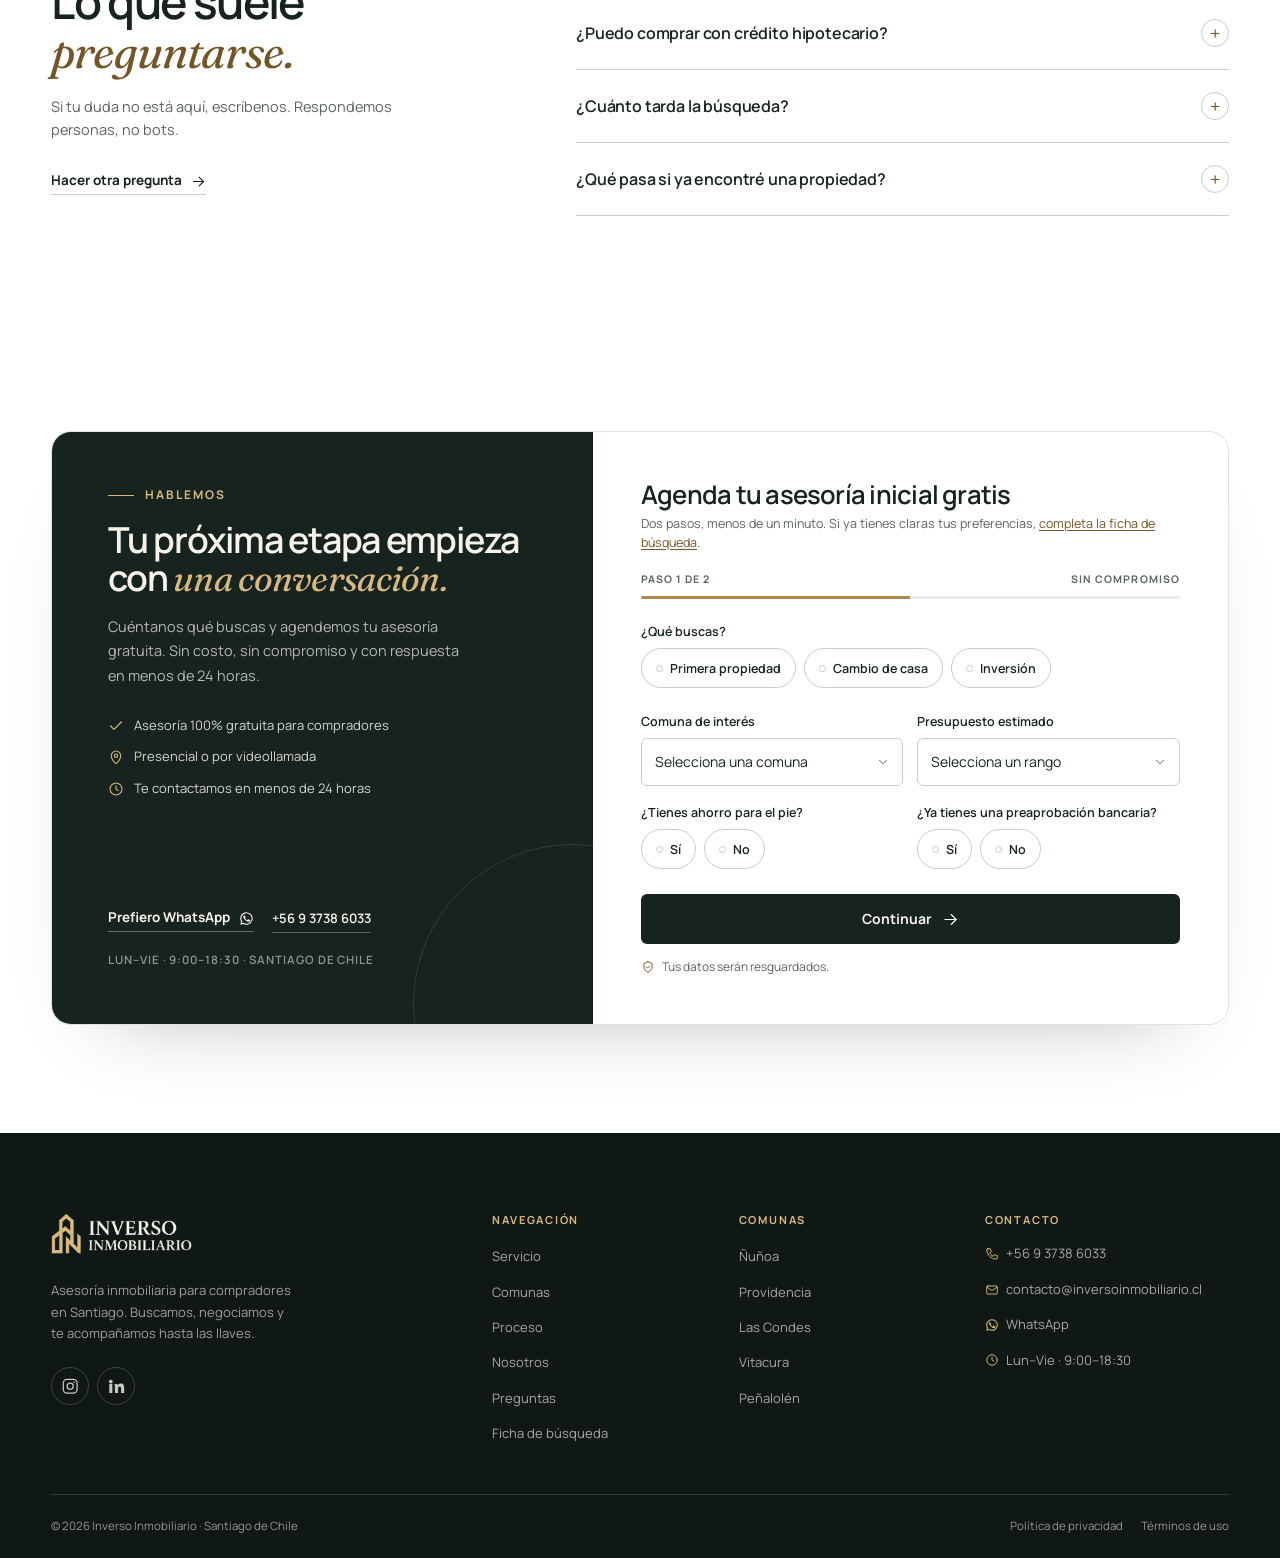
==== commit 564175a9: "Corregir rutas absolutas de imagenes y assets" ====
--- a/index.html
+++ b/index.html
@@ -19,7 +19,7 @@
 <link rel="preconnect" href="https://fonts.googleapis.com">
 <link rel="preconnect" href="https://fonts.gstatic.com" crossorigin>
 <link href="https://fonts.googleapis.com/css2?family=Fraunces:ital,opsz,wght@0,9..144,300..600;1,9..144,300..600&family=Manrope:wght@300..800&display=swap" rel="stylesheet">
-<link rel="stylesheet" href="styles.css">
+<link rel="stylesheet" href="/styles.css">
 <script type="application/ld+json">
 {
   "@context": "https://schema.org",
@@ -45,7 +45,7 @@
 </script>
 </head>
 <body>
-<div data-include="partials/header.html"></div>
+<div data-include="/partials/header.html"></div>
 
 <main id="contenido">
 <!-- HERO -->
@@ -63,7 +63,7 @@
 
     <figure class="hero__media" data-parallax="0.045">
       <div class="hero__media-frame">
-        <img src="assets/buscamos-tu-propiedad-por-ti.png" alt="Living luminoso de un departamento en Santiago, con cocina abierta y salida a terraza" width="1100" height="1375" fetchpriority="high" decoding="async">
+        <img src="/assets/buscamos-tu-propiedad-por-ti.png" alt="Living luminoso de un departamento en Santiago, con cocina abierta y salida a terraza" width="1100" height="1375" fetchpriority="high" decoding="async">
       </div>
     </figure>
   </div>
@@ -202,7 +202,7 @@
       </div>
 
       <figure class="process__media" data-reveal>
-        <img src="assets/departamento-semi-nuevo.jpg" alt="Comedor y cocina integrada de una propiedad nueva en Santiago" width="1000" height="700" loading="lazy" decoding="async">
+        <img src="/assets/departamento-semi-nuevo.jpg" alt="Comedor y cocina integrada de una propiedad nueva en Santiago" width="1000" height="700" loading="lazy" decoding="async">
         <figcaption>
           <span>Desde la primera conversación a la entrega de las llaves.</span>
         </figcaption>
@@ -224,8 +224,8 @@
 
     <ul class="zone-row" aria-label="Comunas donde buscamos" data-parallax="0.03">
       <li class="zone-item">
-        <a class="zone-card" href="nunoa">
-          <img class="zone-card__img" src="assets/zona-nunoa.jpg" alt="" width="1000" height="700" loading="lazy" decoding="async">
+        <a class="zone-card" href="/nunoa">
+          <img class="zone-card__img" src="/assets/zona-nunoa.jpg" alt="" width="1000" height="700" loading="lazy" decoding="async">
           <span class="zone-card__body">
             <span class="zone-card__tag">Vida de barrio</span>
             <span class="zone-card__foot">
@@ -238,7 +238,7 @@
       </li>
       <li class="zone-item">
         <a class="zone-card" href="#contacto">
-          <img class="zone-card__img" src="assets/zona-providencia.jpg" alt="" width="1000" height="700" loading="lazy" decoding="async">
+          <img class="zone-card__img" src="/assets/zona-providencia.jpg" alt="" width="1000" height="700" loading="lazy" decoding="async">
           <span class="zone-card__body">
             <span class="zone-card__tag">Santiago Oriente</span>
             <span class="zone-card__foot">
@@ -251,7 +251,7 @@
       </li>
       <li class="zone-item">
         <a class="zone-card" href="#contacto">
-          <img class="zone-card__img" src="assets/zona-las-condes.jpg" alt="" width="1000" height="700" loading="lazy" decoding="async">
+          <img class="zone-card__img" src="/assets/zona-las-condes.jpg" alt="" width="1000" height="700" loading="lazy" decoding="async">
           <span class="zone-card__body">
             <span class="zone-card__tag">Cultura &amp; plusvalía</span>
             <span class="zone-card__foot">
@@ -264,7 +264,7 @@
       </li>
       <li class="zone-item">
         <a class="zone-card" href="#contacto">
-          <img class="zone-card__img" src="assets/zona-vitacura.jpg" alt="" width="1000" height="700" loading="lazy" decoding="async">
+          <img class="zone-card__img" src="/assets/zona-vitacura.jpg" alt="" width="1000" height="700" loading="lazy" decoding="async">
           <span class="zone-card__body">
             <span class="zone-card__tag">Alta gama residencial</span>
             <span class="zone-card__foot">
@@ -277,7 +277,7 @@
       </li>
       <li class="zone-item">
         <a class="zone-card" href="#contacto">
-          <img class="zone-card__img" src="assets/zona-penalolen.jpg" alt="" width="1000" height="700" loading="lazy" decoding="async">
+          <img class="zone-card__img" src="/assets/zona-penalolen.jpg" alt="" width="1000" height="700" loading="lazy" decoding="async">
           <span class="zone-card__body">
             <span class="zone-card__tag">Precordillera &amp; aire puro</span>
             <span class="zone-card__foot">
@@ -316,9 +316,9 @@
       <article class="compare-card" data-reveal>
         <div class="compare-card__media" data-carousel role="group" aria-roledescription="carrusel" aria-label="Galería de imágenes de proyecto nuevo">
           <div class="compare-card__slides" id="nuevo-slides" data-carousel-track>
-            <img class="compare-card__slide is-active" data-carousel-slide src="assets/nuevo-proyecto.webp" alt="Cocina y comedor de un proyecto inmobiliario nuevo" width="1000" height="700" loading="lazy" decoding="async">
-            <img class="compare-card__slide" data-carousel-slide src="assets/nuevo-proyecto-2.webp" alt="Living y cocina integrados de un proyecto nuevo" width="1100" height="1375" loading="lazy" decoding="async" aria-hidden="true">
-            <img class="compare-card__slide" data-carousel-slide src="assets/nuevo-3.jpg" alt="Exterior de una propiedad nueva con piscina" width="1000" height="700" loading="lazy" decoding="async" aria-hidden="true">
+            <img class="compare-card__slide is-active" data-carousel-slide src="/assets/nuevo-proyecto.webp" alt="Cocina y comedor de un proyecto inmobiliario nuevo" width="1000" height="700" loading="lazy" decoding="async">
+            <img class="compare-card__slide" data-carousel-slide src="/assets/nuevo-proyecto-2.webp" alt="Living y cocina integrados de un proyecto nuevo" width="1100" height="1375" loading="lazy" decoding="async" aria-hidden="true">
+            <img class="compare-card__slide" data-carousel-slide src="/assets/nuevo-3.jpg" alt="Exterior de una propiedad nueva con piscina" width="1000" height="700" loading="lazy" decoding="async" aria-hidden="true">
           </div>
           
           <span class="compare-card__count" data-carousel-count aria-hidden="true">01 / 03</span>
@@ -343,9 +343,9 @@
       <article class="compare-card compare-card--reverse" data-reveal>
         <div class="compare-card__media" data-carousel role="group" aria-roledescription="carrusel" aria-label="Galería de imágenes de propiedad usada">
           <div class="compare-card__slides" id="usado-slides" data-carousel-track>
-            <img class="compare-card__slide is-active" data-carousel-slide src="assets/living.jpg" alt="Living de una propiedad usada seleccionada en Santiago" width="1000" height="700" loading="lazy" decoding="async">
-            <img class="compare-card__slide" data-carousel-slide src="assets/Cocina.jpg" alt="Living luminoso de una propiedad usada" width="1000" height="700" loading="lazy" decoding="async" aria-hidden="true">
-            <img class="compare-card__slide" data-carousel-slide src="assets/Terraza.jpg" alt="Living con escalera de una propiedad usada" width="1000" height="700" loading="lazy" decoding="async" aria-hidden="true">
+            <img class="compare-card__slide is-active" data-carousel-slide src="/assets/living.jpg" alt="Living de una propiedad usada seleccionada en Santiago" width="1000" height="700" loading="lazy" decoding="async">
+            <img class="compare-card__slide" data-carousel-slide src="/assets/Cocina.jpg" alt="Living luminoso de una propiedad usada" width="1000" height="700" loading="lazy" decoding="async" aria-hidden="true">
+            <img class="compare-card__slide" data-carousel-slide src="/assets/Terraza.jpg" alt="Living con escalera de una propiedad usada" width="1000" height="700" loading="lazy" decoding="async" aria-hidden="true">
           </div>
           
           <span class="compare-card__count" data-carousel-count aria-hidden="true">01 / 03</span>
@@ -389,7 +389,7 @@
         </div>
         <blockquote>“Desde el primer minutos tuvieron mucha disposición a ayudar, explicar todo el proceso, sobre todo por que uno no conoce todas las etapas. Me dieron mucha confianza y estuvieron siempre a mi lado”</blockquote>
         <figcaption class="t-person">
-          <img src="assets/avatar-cliente.jpeg" alt="Cristian Zarate" width="80" height="80" loading="lazy" decoding="async">
+          <img src="/assets/avatar-cliente.jpeg" alt="Cristian Zarate" width="80" height="80" loading="lazy" decoding="async">
           <div><strong>Cristian Zarate</strong><span>Santiago · Departamento usado · 2026</span></div>
         </figcaption>
       </figure>
@@ -401,7 +401,7 @@
         </div>
         <blockquote>“Lo que más valoré fue la claridad y el seguimiento a mi compra de departamento. Y cuando hubiero inconvenientes fueron muy resolutivos.”</blockquote>
         <figcaption class="t-person">
-          <img src="assets/avatar-valentina.jpg" alt="Andrés Fuentes" width="80" height="80" loading="lazy" decoding="async">
+          <img src="/assets/avatar-valentina.jpg" alt="Andrés Fuentes" width="80" height="80" loading="lazy" decoding="async">
           <div><strong>Alejandra Fuentes</strong><span>Macul · Departamento · 2025</span></div>
         </figcaption>
       </figure>
@@ -413,7 +413,7 @@
         </div>
         <blockquote>“Revisaron los papeles, el crédito y hasta los detalles de la escritura. Sentí que alguien estaba de nuestro lado en todo momento.”</blockquote>
         <figcaption class="t-person">
-          <img src="assets/avatar-valentina.jpg" alt="Maria Eugenia" width="80" height="80" loading="lazy" decoding="async">
+          <img src="/assets/avatar-valentina.jpg" alt="Maria Eugenia" width="80" height="80" loading="lazy" decoding="async">
           <div><strong>Maria Eugenia</strong><span>Ñuñoa · Casa 2026</span></div>
         </figcaption>
       </figure>
@@ -476,7 +476,7 @@
         <div class="form__head">
           <div>
             <h3>Agenda tu asesoría inicial gratis</h3>
-            <p>Dos pasos, menos de un minuto. Si ya tienes claras tus preferencias, <a href="encuesta">completa la ficha de búsqueda</a>.</p>
+            <p>Dos pasos, menos de un minuto. Si ya tienes claras tus preferencias, <a href="/encuesta">completa la ficha de búsqueda</a>.</p>
           </div>
         </div>
 
@@ -588,7 +588,7 @@
               <input type="checkbox" id="consent" name="consent" required aria-describedby="error-consent">
               <div>
                 <label for="consent">Acepto ser contactado por Inverso Inmobiliario.</label>
-                <p class="consent-note">He leído la <a href="legal#privacidad" target="_blank" rel="noopener">política de privacidad</a>.</p>
+                <p class="consent-note">He leído la <a href="/legal#privacidad" target="_blank" rel="noopener">política de privacidad</a>.</p>
                 <p class="field-error" id="error-consent" role="alert" hidden>Necesitamos tu autorización para contactarte.</p>
               </div>
             </div>
@@ -613,9 +613,9 @@
 
 </main>
 
-<div data-include="partials/footer.html"></div>
-
-<script src="partials.js"></script>
-<script src="script.js"></script>
+<div data-include="/partials/footer.html"></div>
+
+<script src="/partials.js"></script>
+<script src="/script.js"></script>
 </body>
 </html>
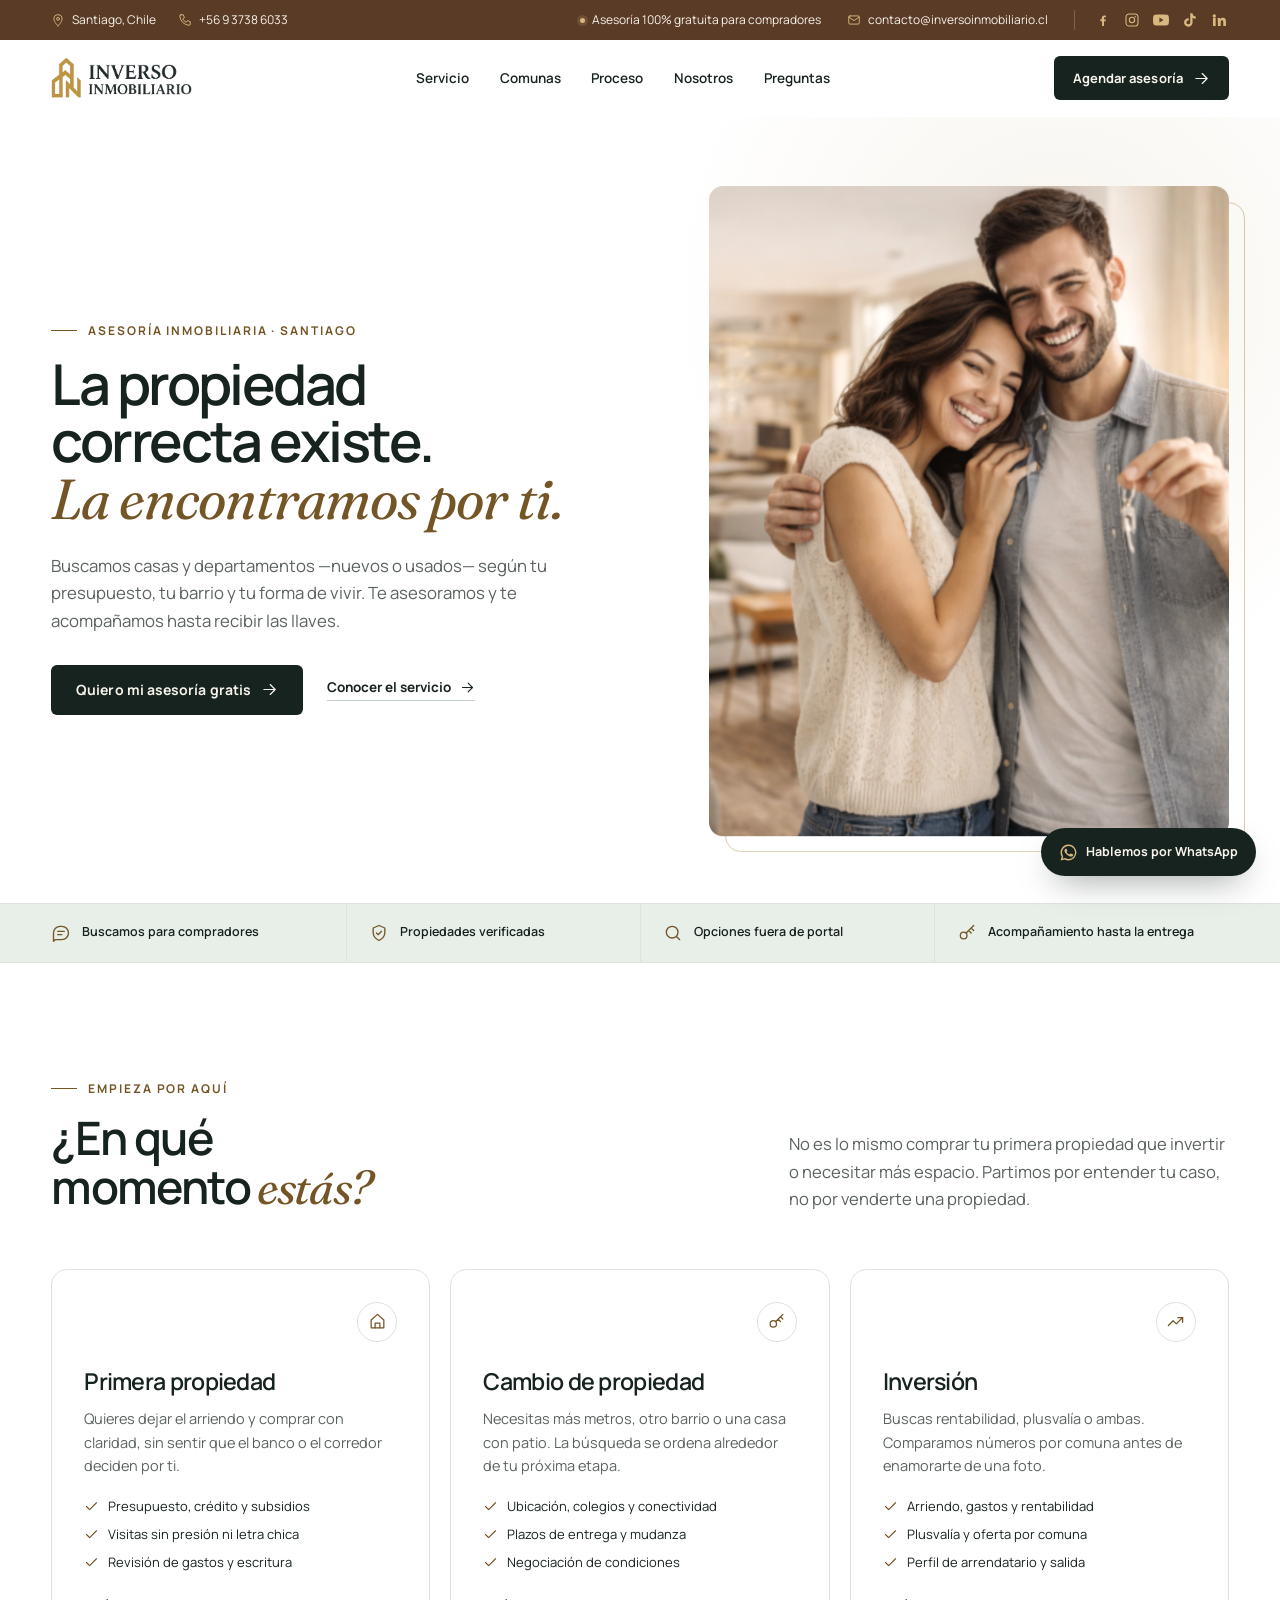
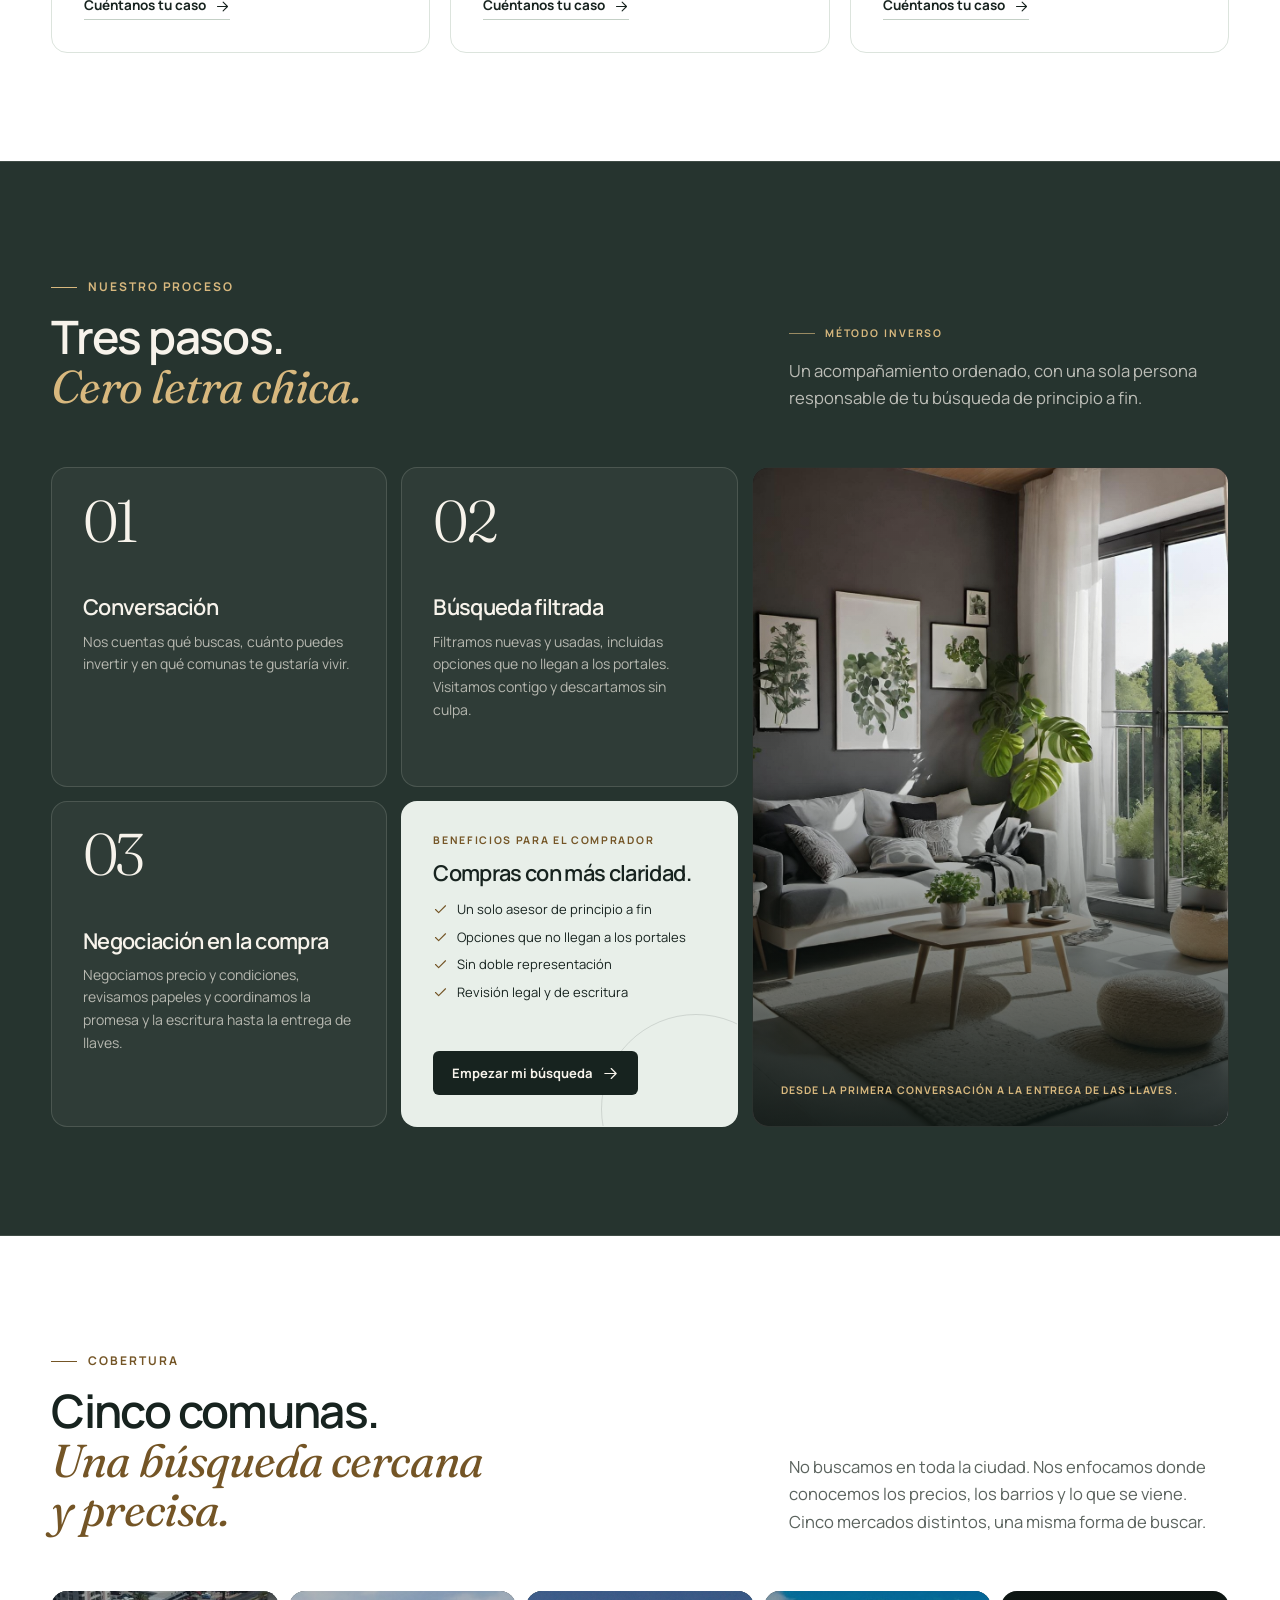
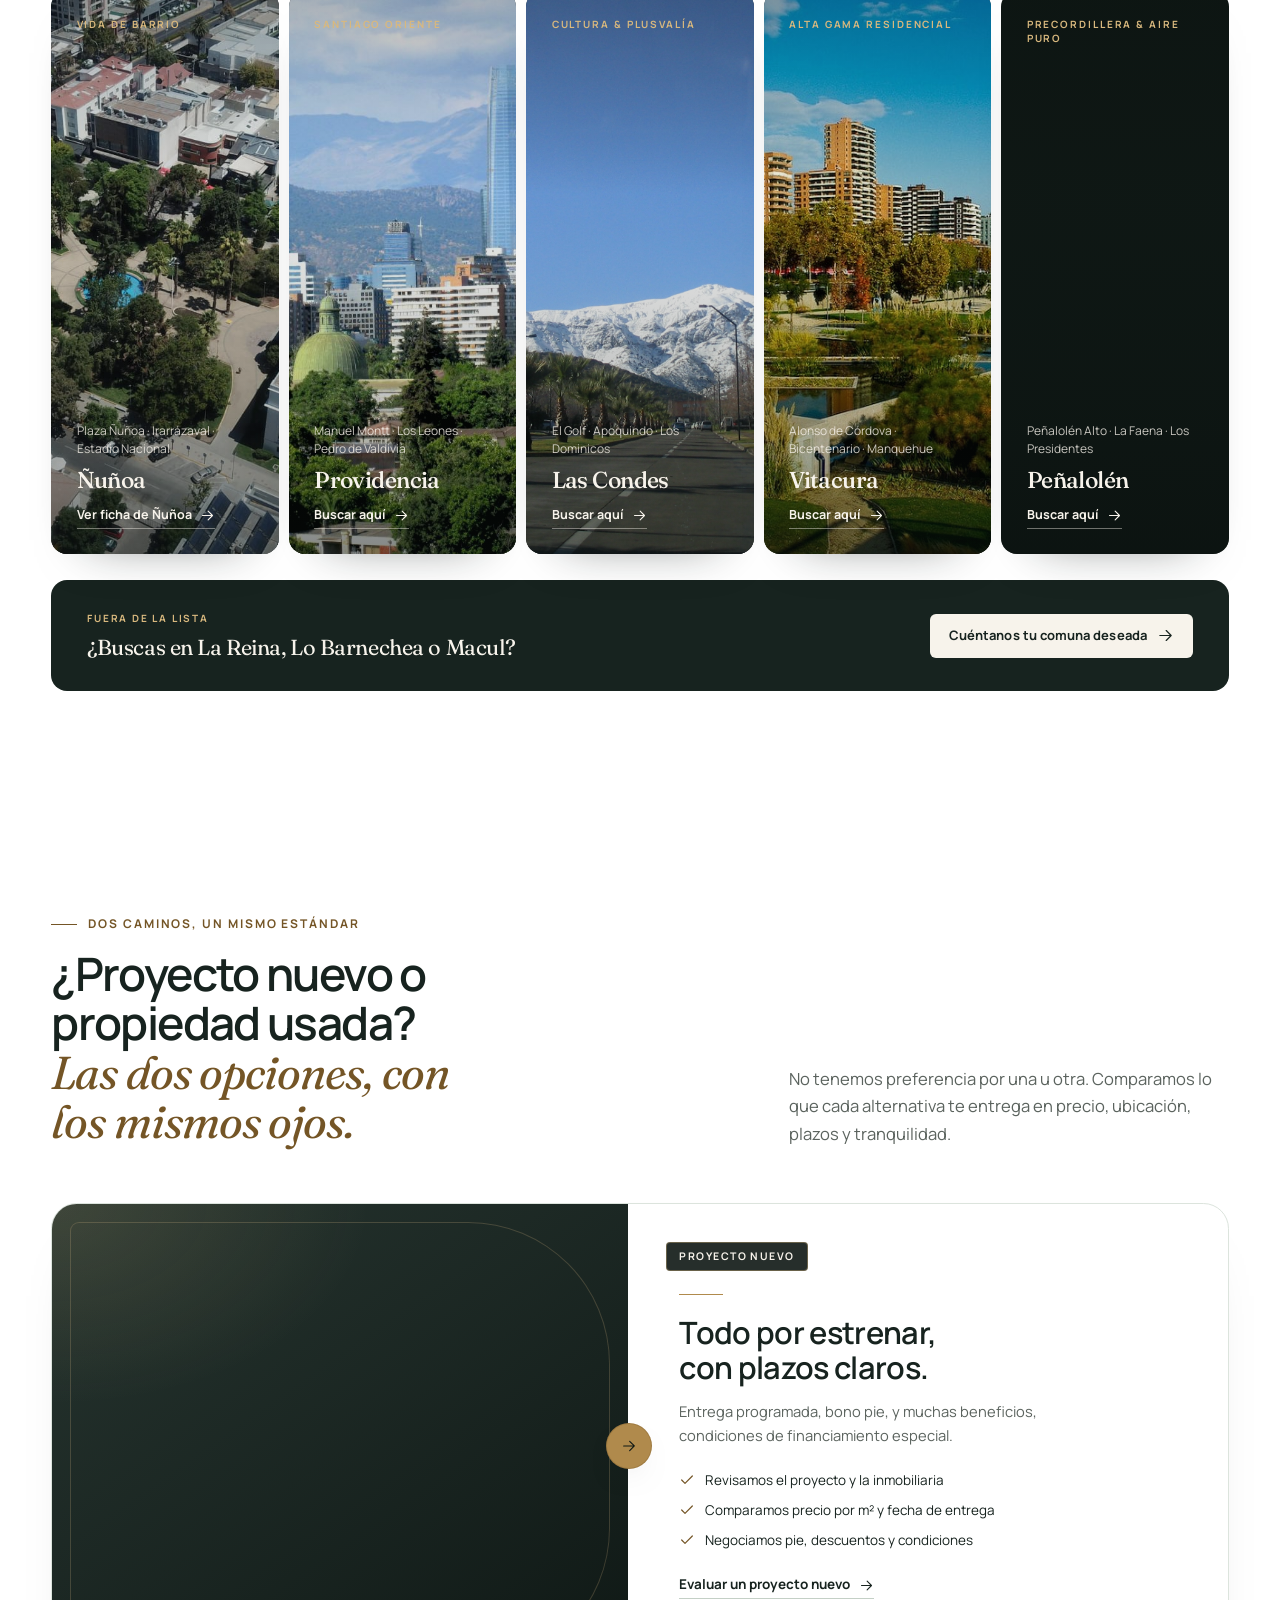
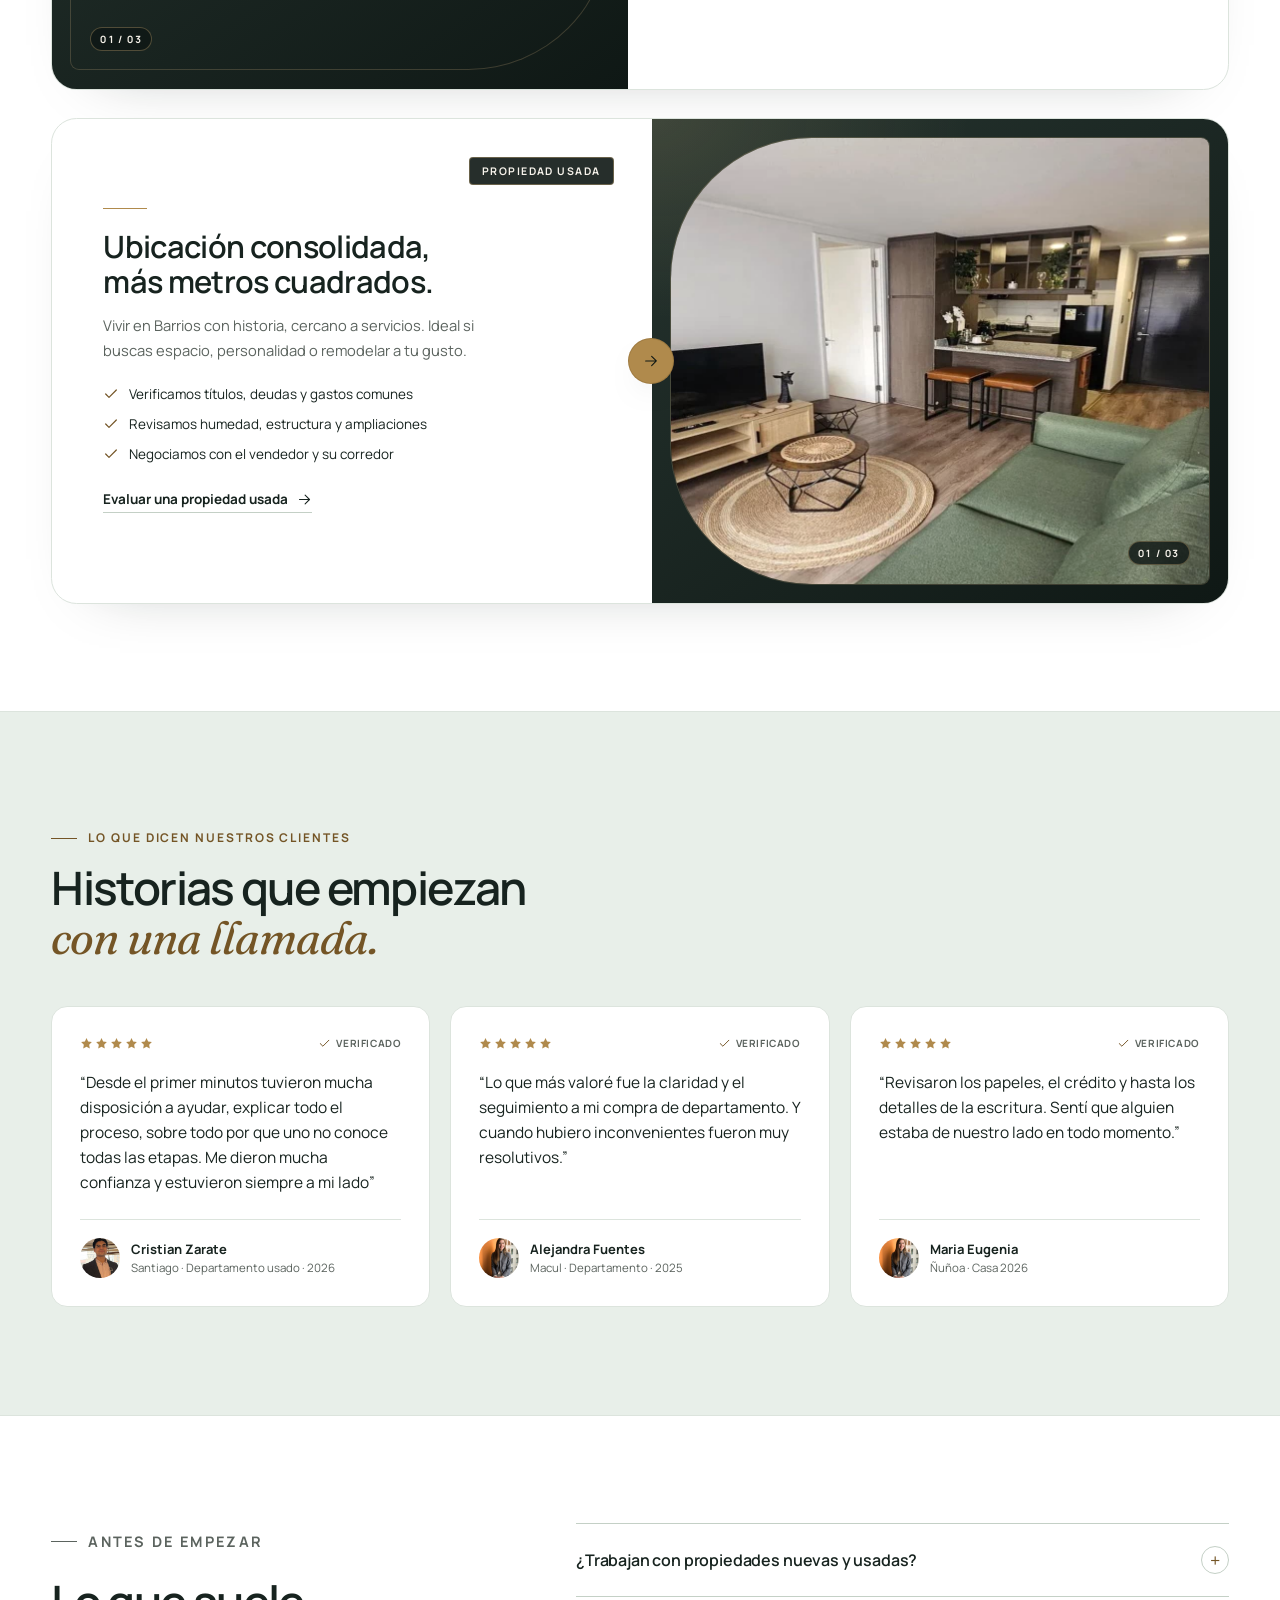
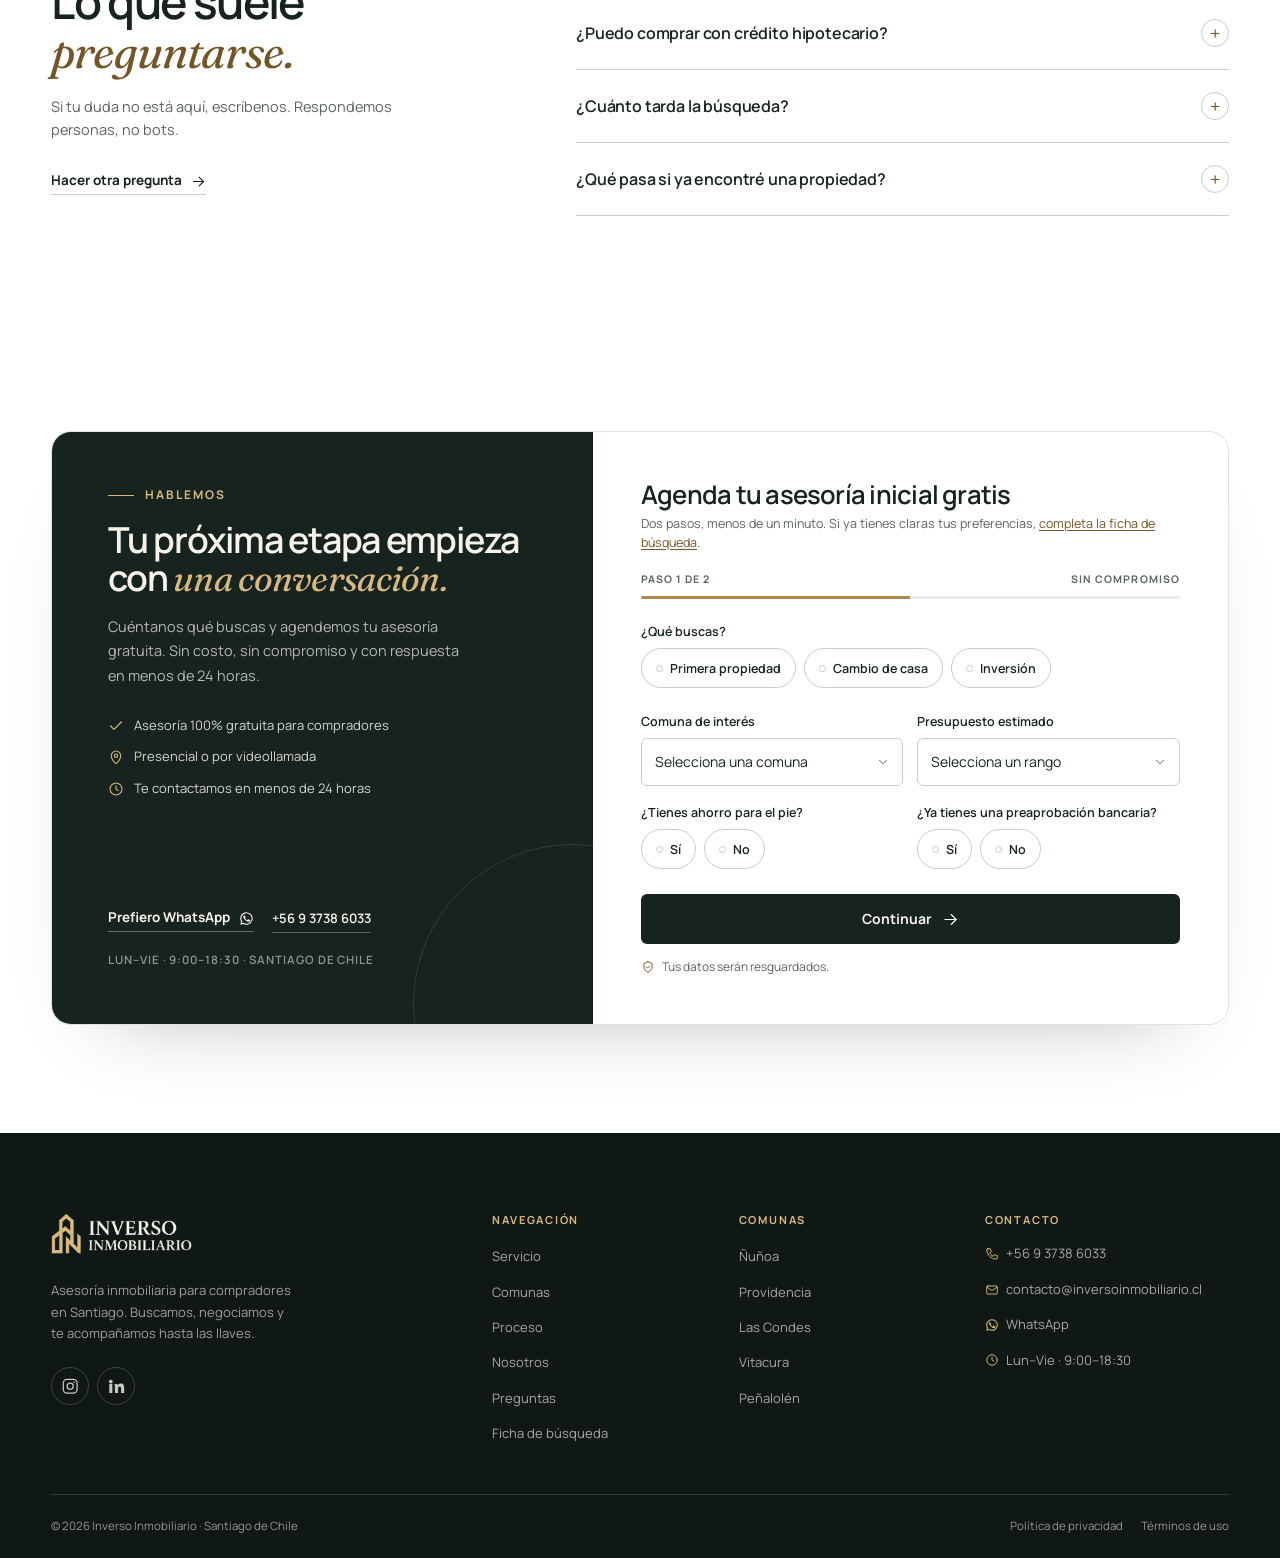
==== commit 43653261: "Se agrego link en boton co empezar mi busqueda a pagina de encuesta" ====
--- a/index.html
+++ b/index.html
@@ -197,7 +197,7 @@
             <li><svg class="icon" aria-hidden="true"><use href="#i-check"/></svg>Sin doble representación</li>
             <li><svg class="icon" aria-hidden="true"><use href="#i-check"/></svg>Revisión legal y de escritura</li>
           </ul>
-          <a class="btn btn--primary btn--sm process-benefits__cta" href="#contacto">Empezar mi búsqueda <svg class="icon" aria-hidden="true"><use href="#i-arrow"/></svg></a>
+          <a class="btn btn--primary btn--sm process-benefits__cta" href="/encuesta" target="_blank" rel="noopener">Empezar mi búsqueda <svg class="icon" aria-hidden="true"><use href="#i-arrow"/></svg></a>
         </aside>
       </div>
 
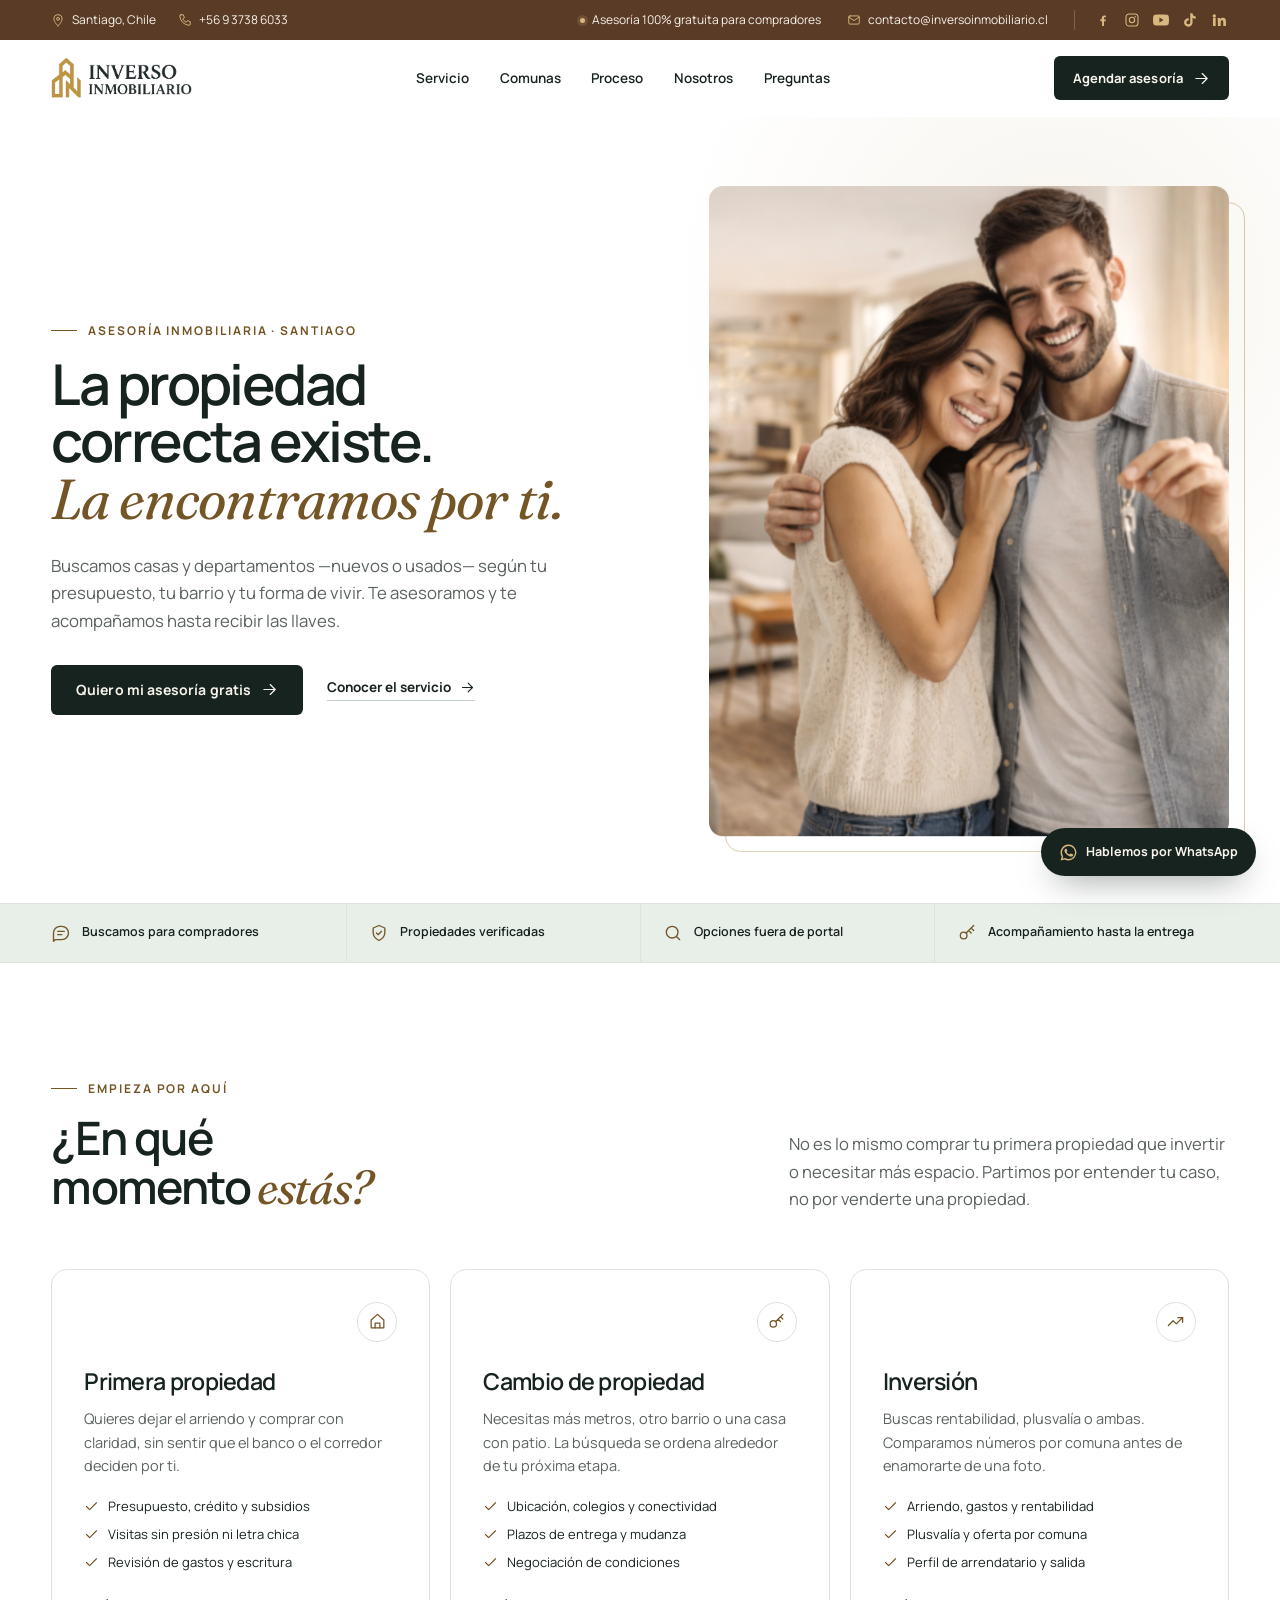
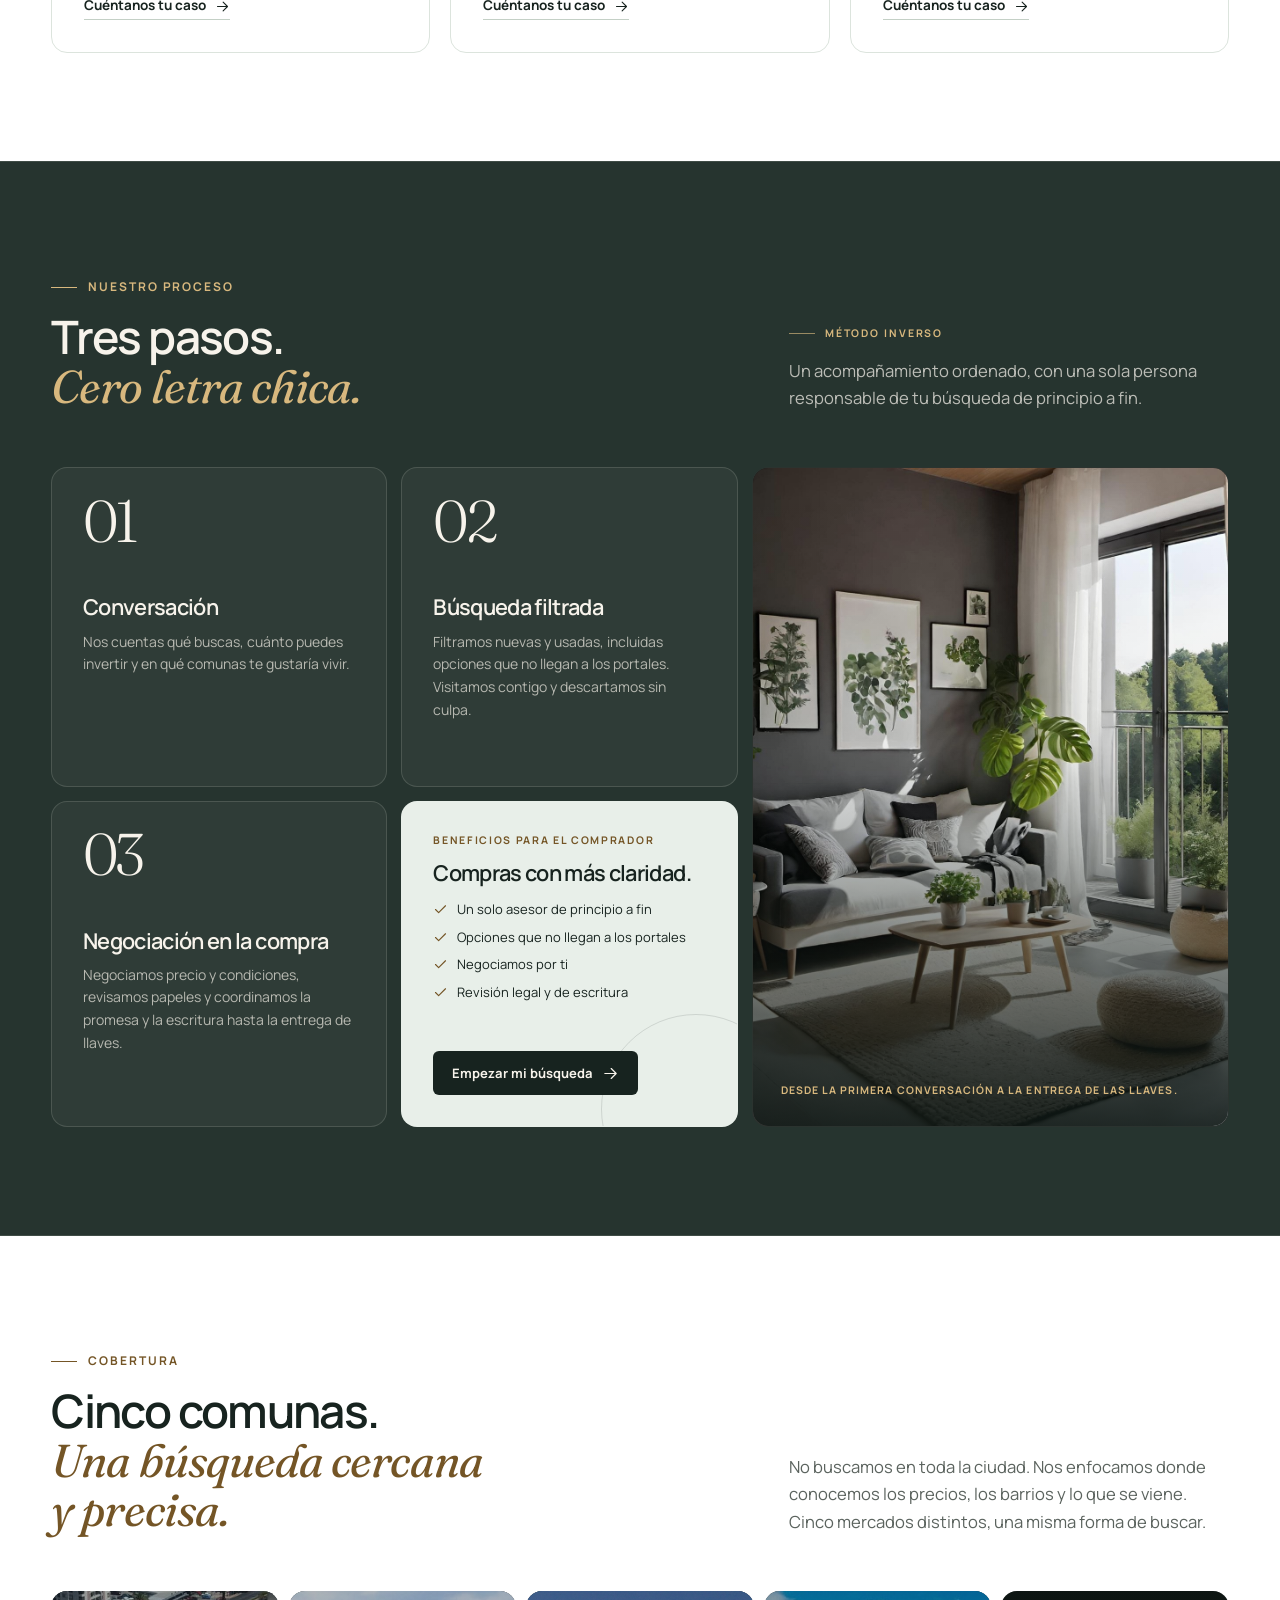
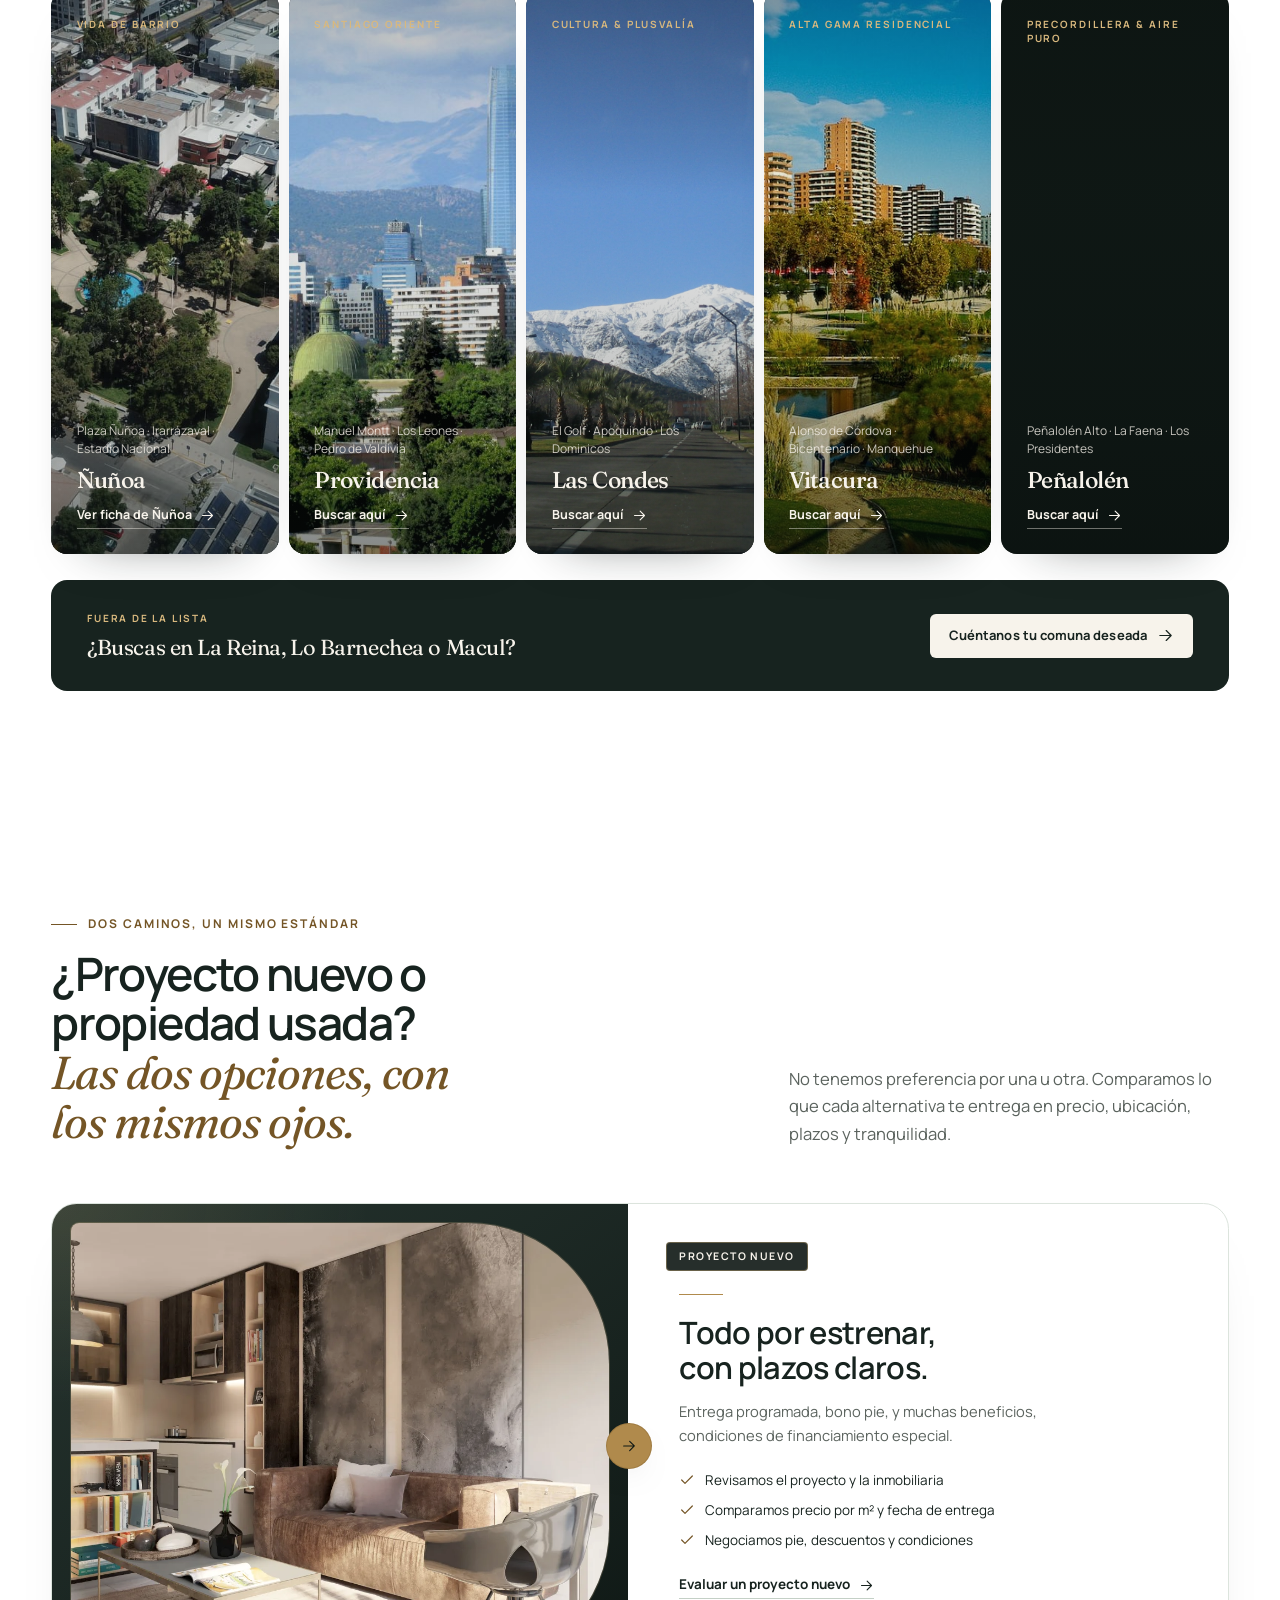
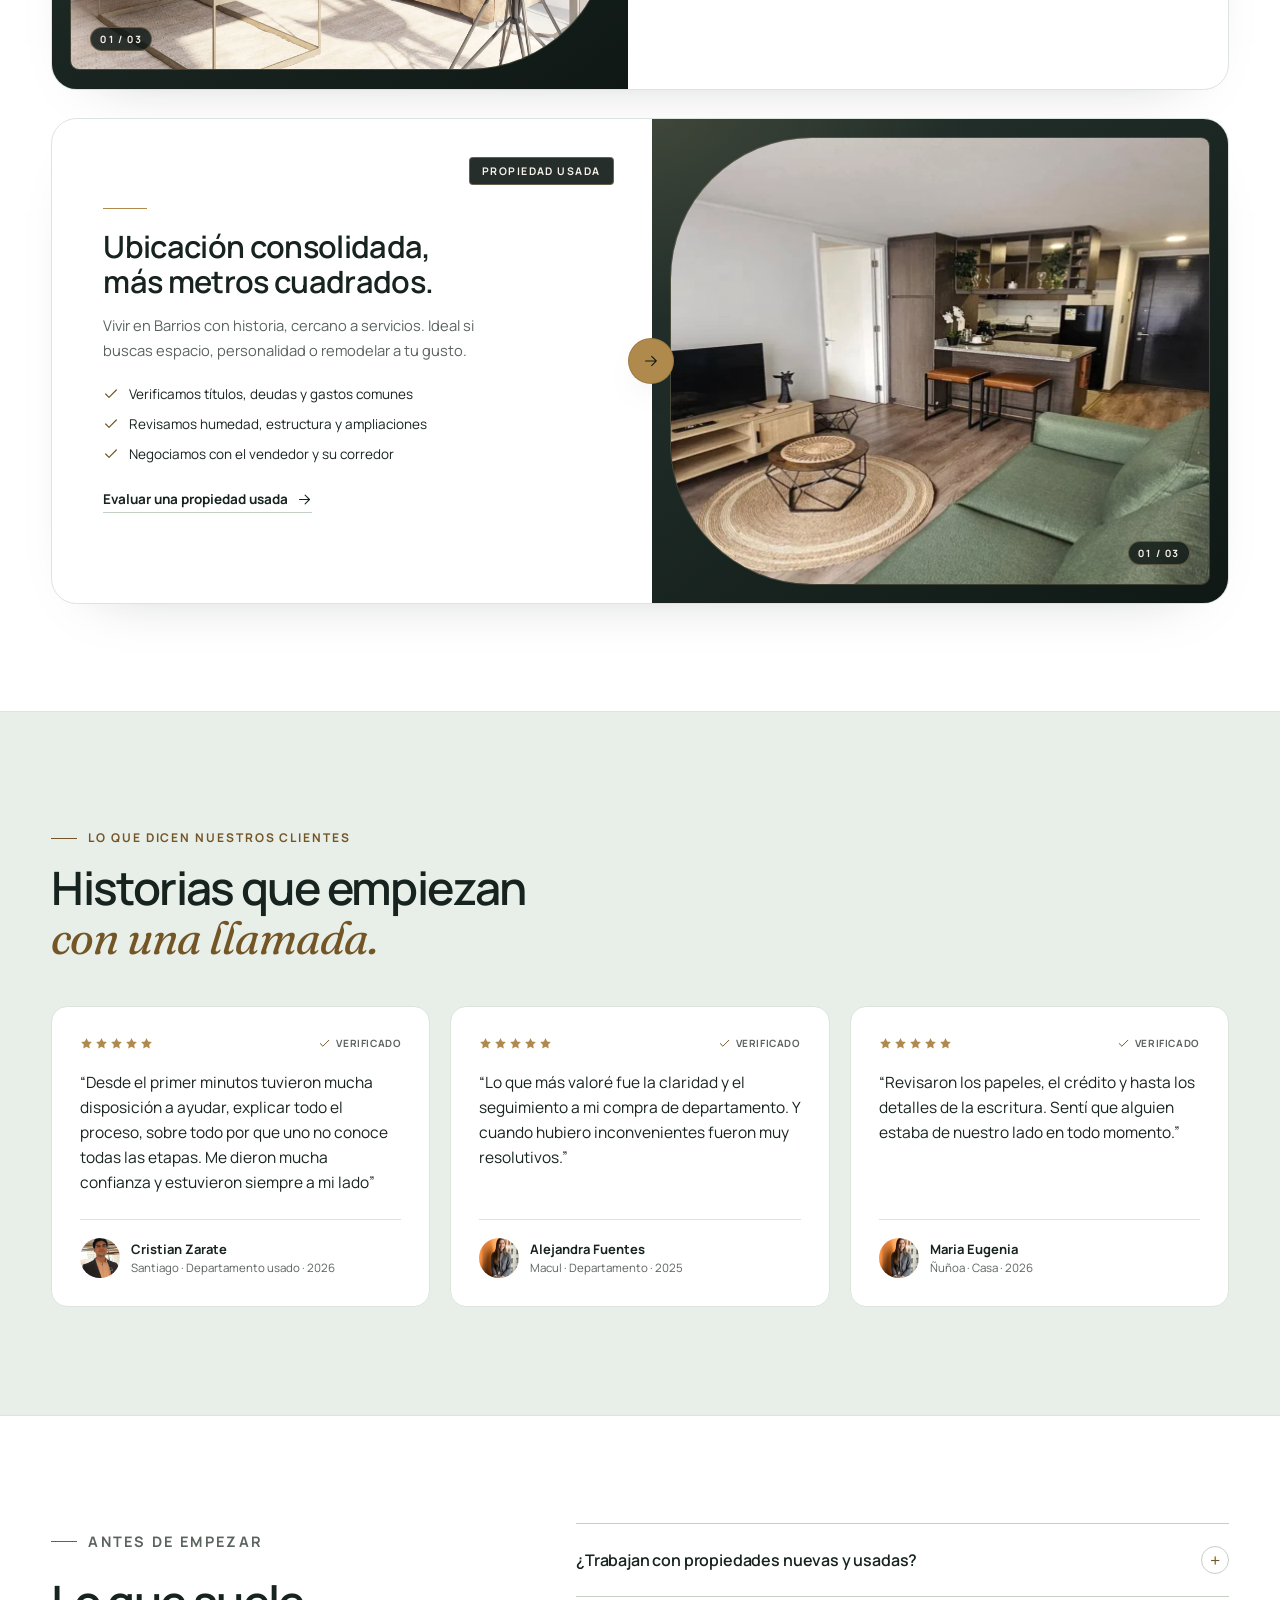
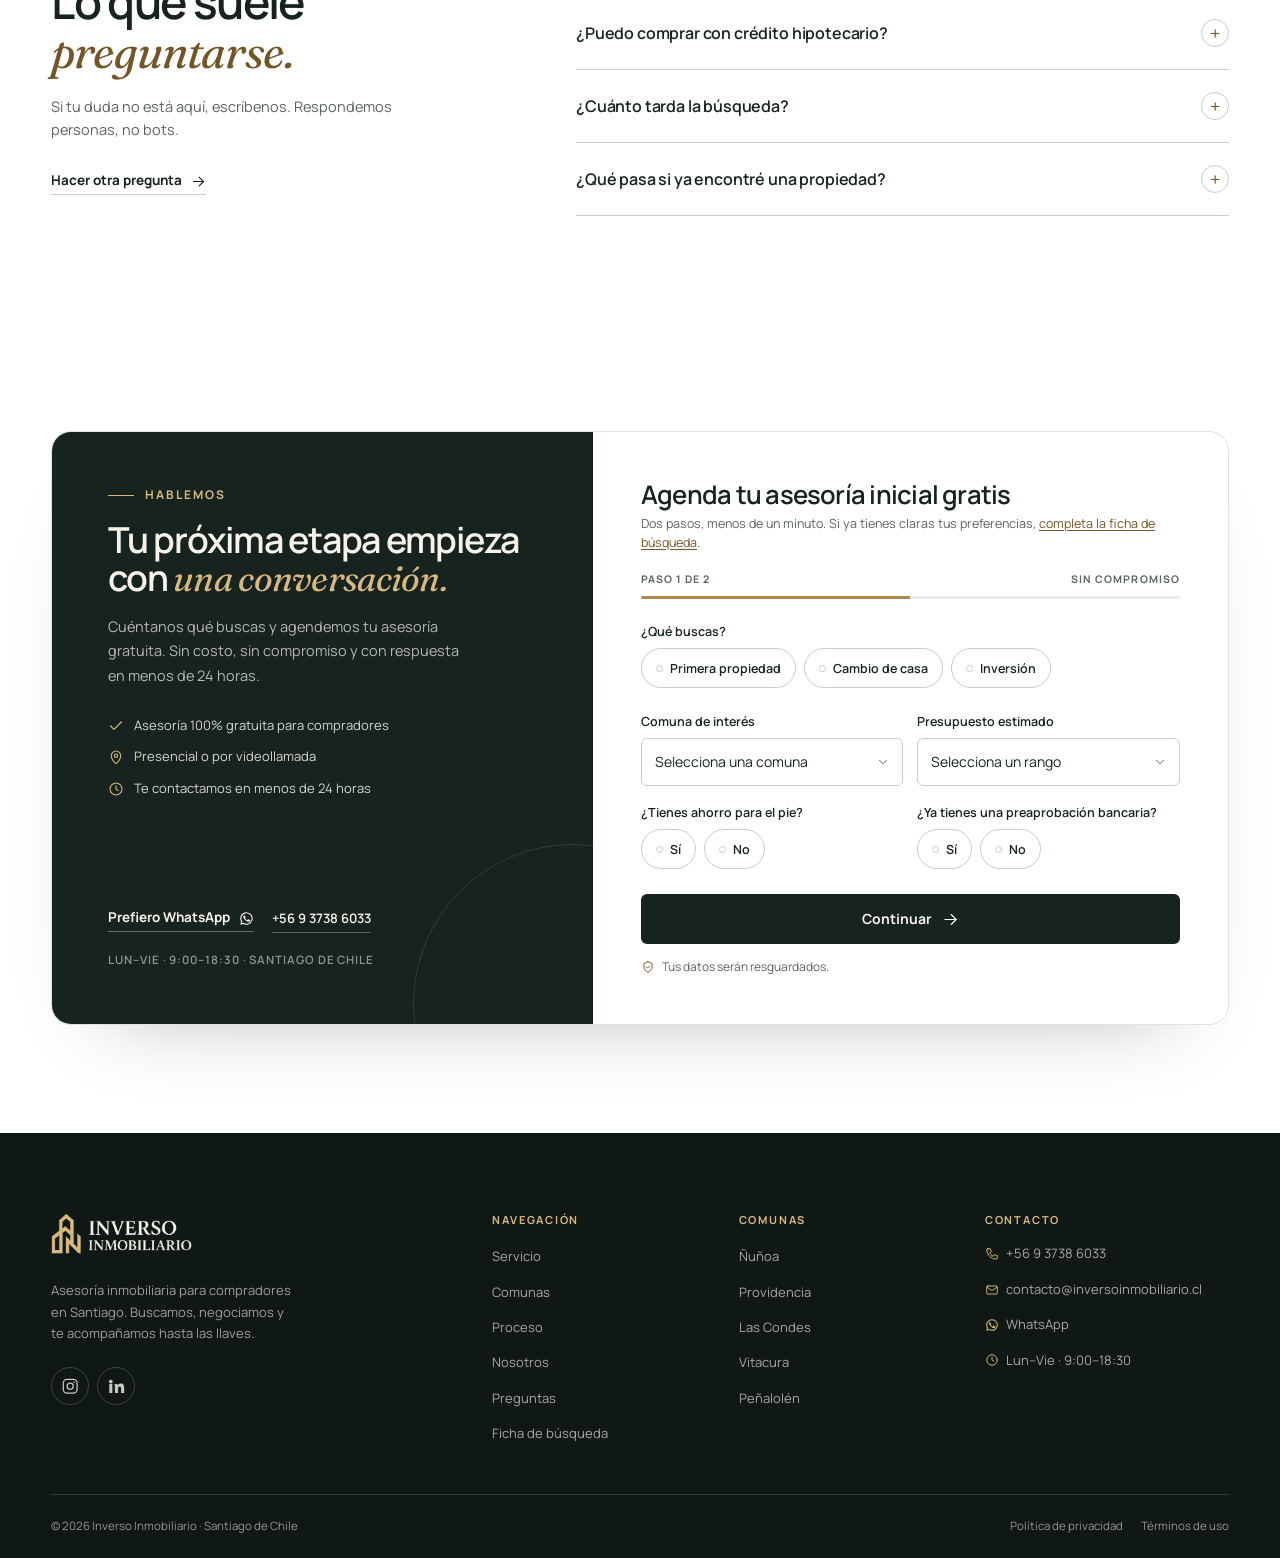
==== commit cfbe7aca: "Ajustes generales de textos" ====
--- a/index.html
+++ b/index.html
@@ -194,7 +194,7 @@
           <ul class="process-benefits__list">
             <li><svg class="icon" aria-hidden="true"><use href="#i-check"/></svg>Un solo asesor de principio a fin</li>
             <li><svg class="icon" aria-hidden="true"><use href="#i-check"/></svg>Opciones que no llegan a los portales</li>
-            <li><svg class="icon" aria-hidden="true"><use href="#i-check"/></svg>Sin doble representación</li>
+            <li><svg class="icon" aria-hidden="true"><use href="#i-check"/></svg>Negociamos por ti</li>
             <li><svg class="icon" aria-hidden="true"><use href="#i-check"/></svg>Revisión legal y de escritura</li>
           </ul>
           <a class="btn btn--primary btn--sm process-benefits__cta" href="/encuesta" target="_blank" rel="noopener">Empezar mi búsqueda <svg class="icon" aria-hidden="true"><use href="#i-arrow"/></svg></a>
@@ -414,7 +414,7 @@
         <blockquote>“Revisaron los papeles, el crédito y hasta los detalles de la escritura. Sentí que alguien estaba de nuestro lado en todo momento.”</blockquote>
         <figcaption class="t-person">
           <img src="/assets/avatar-valentina.jpg" alt="Maria Eugenia" width="80" height="80" loading="lazy" decoding="async">
-          <div><strong>Maria Eugenia</strong><span>Ñuñoa · Casa 2026</span></div>
+          <div><strong>Maria Eugenia</strong><span>Ñuñoa · Casa · 2026</span></div>
         </figcaption>
       </figure>
     </div>
